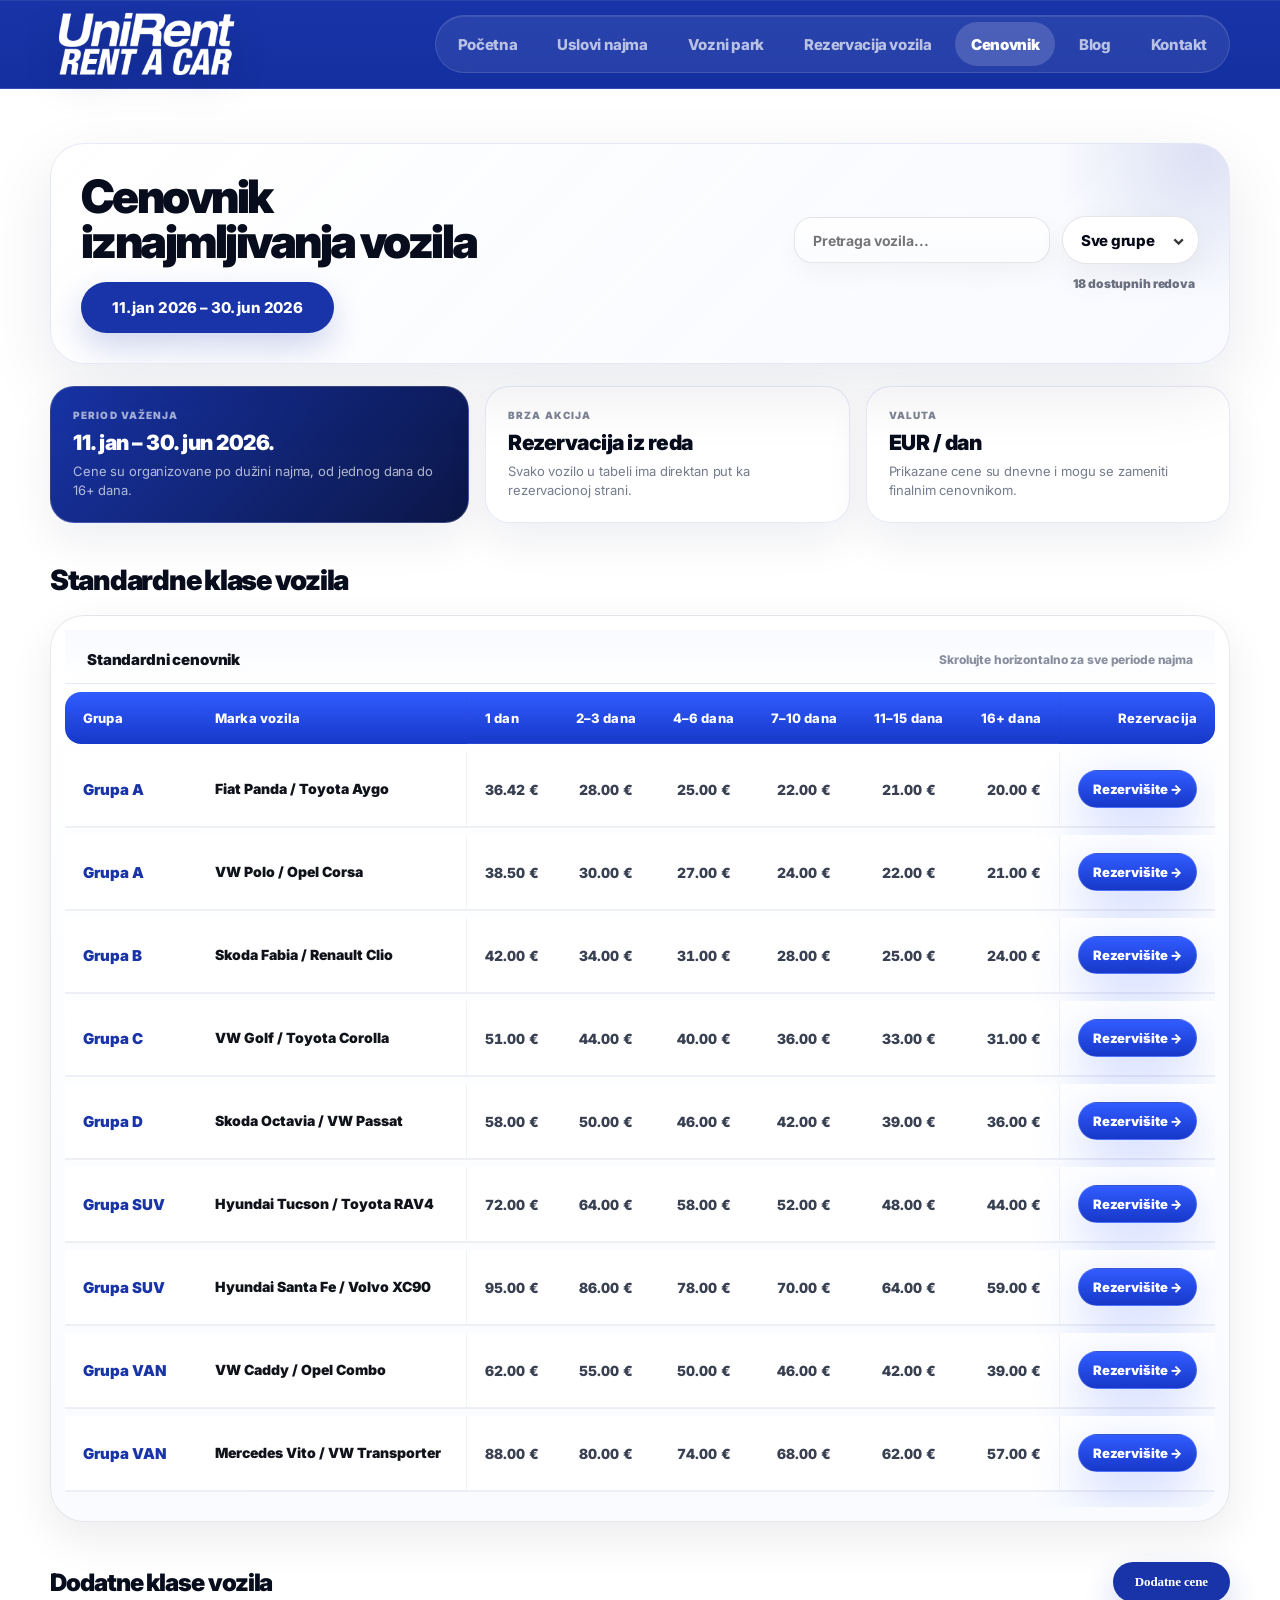
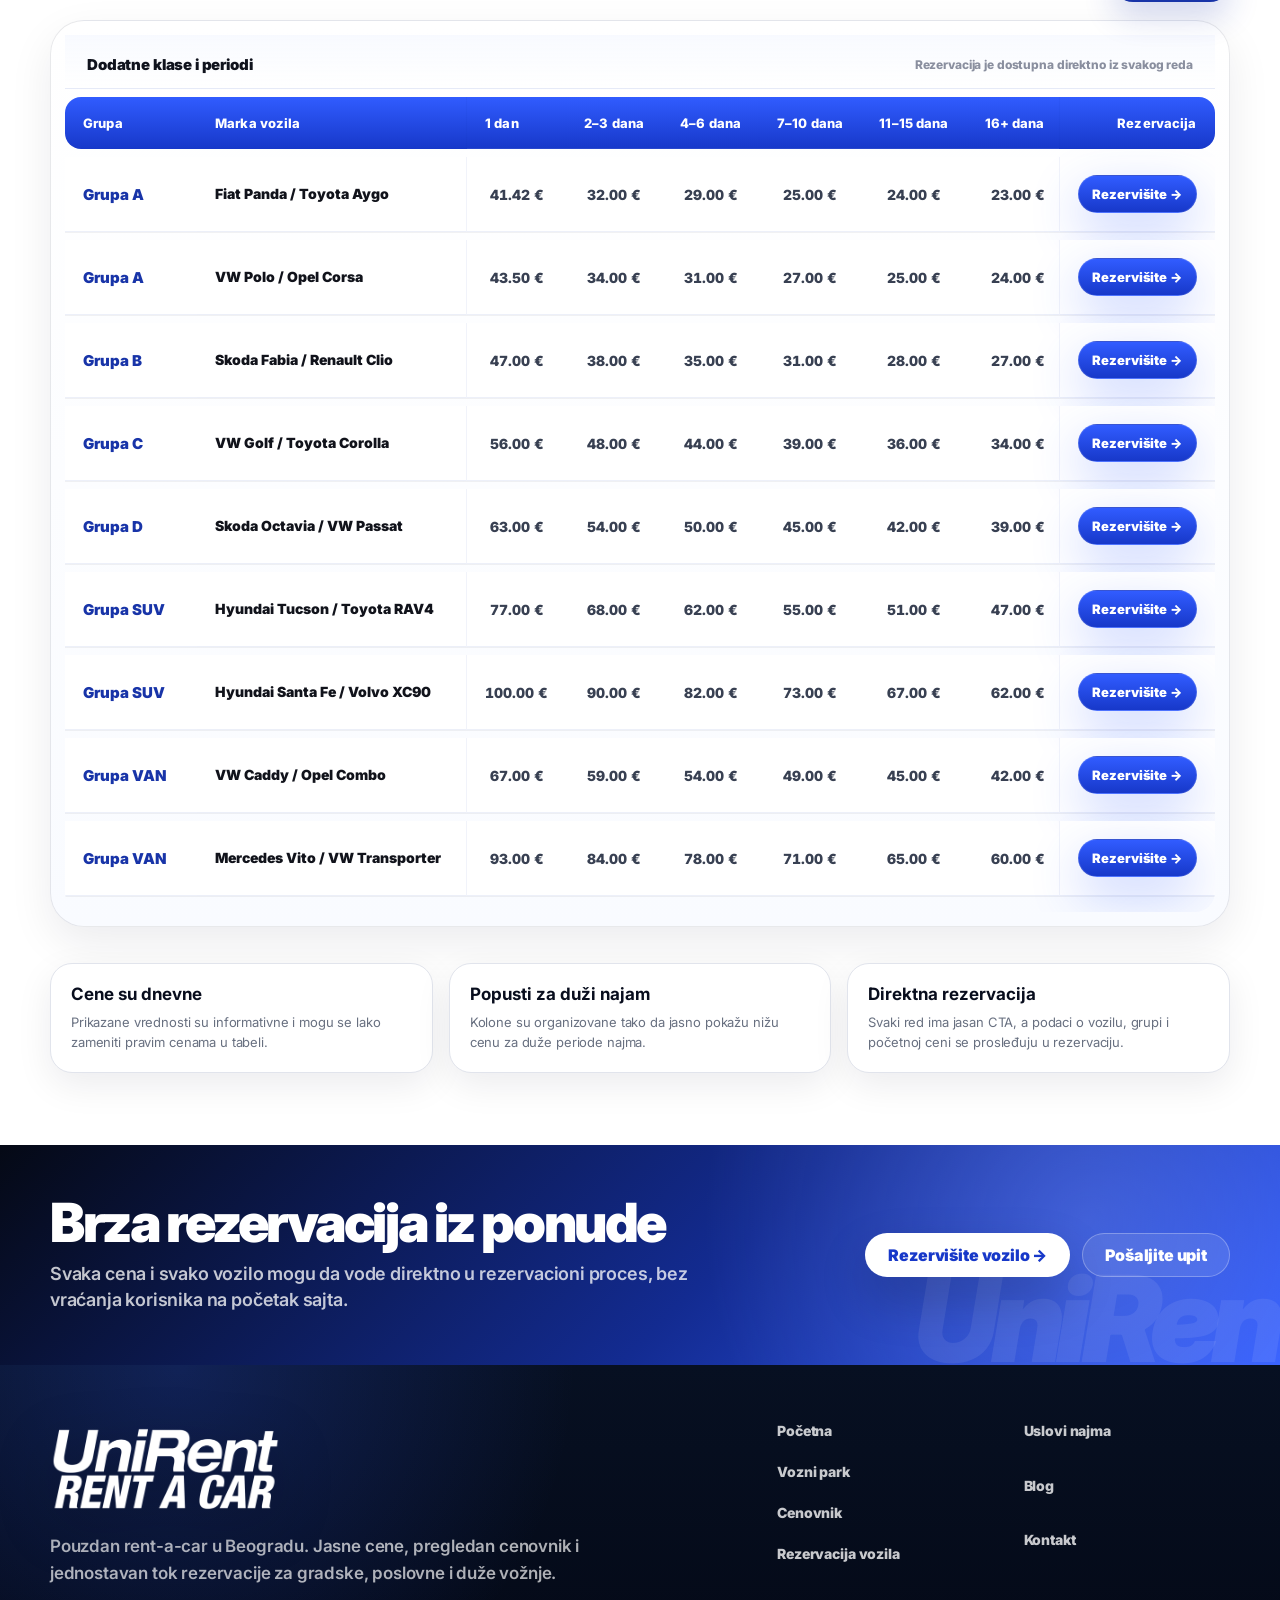
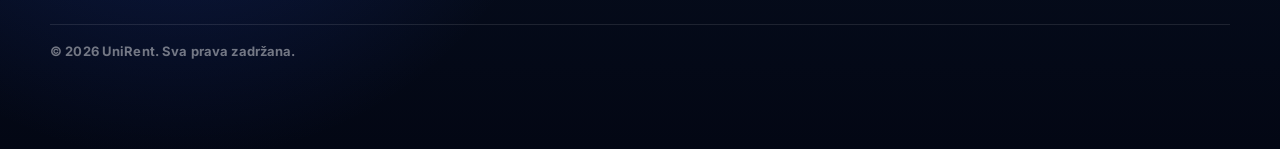
==== cenovnik.html @ 2aa78844 "Redesign UniRent website" ====
<!DOCTYPE html>

<html lang="sr">
<head>
<meta charset="utf-8"/>
<meta content="width=device-width, initial-scale=1" name="viewport"/>
<meta name="description" content="UniRent cenovnik najma vozila sa brzim izborom vozila i direktnom rezervacijom."/>
<title>Cenovnik | UniRent</title>
<link href="https://fonts.googleapis.com/css2?family=Inter:wght@400;500;600;700;800;900&amp;display=swap" rel="stylesheet"/><link href="css/unirent.css" rel="stylesheet"/><link href="css/pages/cenovnik.css" rel="stylesheet"/><link href="css/unirent-visual-v7.css" rel="stylesheet"/><link href="css/unirent-visual-v8.css" rel="stylesheet"/><link href="css/unirent-visual-v9.css" rel="stylesheet"/>
<link href="css/unirent-visual-v14.css" rel="stylesheet"/>
<link href="css/unirent-visual-v17.css" rel="stylesheet"/>
<link href="css/unirent-visual-v18.css" rel="stylesheet"/>
<link href="css/unirent-visual-v20.css" rel="stylesheet"/>
<link href="css/unirent-visual-v22.css" rel="stylesheet"/>
<link href="css/unirent-visual-v23.css" rel="stylesheet"/>
<link href="css/unirent-visual-v24.css" rel="stylesheet"/>
<link href="css/taste-final.css" rel="stylesheet"/>
</head>
<body>
<header class="topbar">
<div class="container"><div data-active="cenovnik" data-unirent-nav=""></div></div>
</header>
<main>
<div class="container">
<section class="intro reveal">
<div><h1>Cenovnik iznajmljivanja vozila</h1><button class="date-pill" type="button">11. jan 2026 – 30. jun 2026</button></div>
<div class="tools"><input aria-label="Pretraga vozila" class="search" id="search" placeholder="Pretraga vozila..."/><label class="select-wrap"><select class="select" id="groupFilter"><option value="all">Sve grupe</option><option>Grupa A</option><option>Grupa B</option><option>Grupa C</option><option>Grupa D</option><option>Grupa SUV</option><option>Grupa VAN</option></select></label><span id="priceResultStatus" class="result-status" aria-live="polite"></span></div>
</section>
<section class="price-overview reveal" aria-label="Pregled cenovnika">
  <article class="price-overview-card primary">
    <span>Period važenja</span>
    <strong>11. jan – 30. jun 2026.</strong>
    <p>Cene su organizovane po dužini najma, od jednog dana do 16+ dana.</p>
  </article>
  <article class="price-overview-card">
    <span>Brza akcija</span>
    <strong>Rezervacija iz reda</strong>
    <p>Svako vozilo u tabeli ima direktan put ka rezervacionoj strani.</p>
  </article>
  <article class="price-overview-card">
    <span>Valuta</span>
    <strong>EUR / dan</strong>
    <p>Prikazane cene su dnevne i mogu se zameniti finalnim cenovnikom.</p>
  </article>
</section>
<h2 class="period-title reveal">Standardne klase vozila</h2>
<section class="table-card pricing-table-card reveal"><div class="table-meta"><span>Standardni cenovnik</span><small>Skrolujte horizontalno za sve periode najma</small></div><div class="table-wrap"><table class="pricing-table" id="priceTable"><thead><tr><th>Grupa</th><th>Marka vozila</th><th>1 dan</th><th>2–3 dana</th><th>4–6 dana</th><th>7–10 dana</th><th>11–15 dana</th><th>16+ dana</th><th class="price-action-head">Rezervacija</th></tr></thead><tbody><tr data-group="Grupa A"><td>Grupa A</td><td>Fiat Panda / Toyota Aygo</td><td>36.42 €</td><td>28.00 €</td><td>25.00 €</td><td>22.00 €</td><td>21.00 €</td><td>20.00 €</td><td class="price-action-cell"><a aria-label="Rezervišite Fiat Panda / Toyota Aygo" class="price-reserve-link" href="rezervacija-podaci.html?vehicle=Fiat+Panda+%2F+Toyota+Aygo&amp;group=Grupa+A&amp;price=36.42+%E2%82%AC&amp;source=cenovnik">Rezervišite →</a></td></tr>
<tr data-group="Grupa A"><td>Grupa A</td><td>VW Polo / Opel Corsa</td><td>38.50 €</td><td>30.00 €</td><td>27.00 €</td><td>24.00 €</td><td>22.00 €</td><td>21.00 €</td><td class="price-action-cell"><a aria-label="Rezervišite VW Polo / Opel Corsa" class="price-reserve-link" href="rezervacija-podaci.html?vehicle=VW+Polo+%2F+Opel+Corsa&amp;group=Grupa+A&amp;price=38.50+%E2%82%AC&amp;source=cenovnik">Rezervišite →</a></td></tr>
<tr data-group="Grupa B"><td>Grupa B</td><td>Skoda Fabia / Renault Clio</td><td>42.00 €</td><td>34.00 €</td><td>31.00 €</td><td>28.00 €</td><td>25.00 €</td><td>24.00 €</td><td class="price-action-cell"><a aria-label="Rezervišite Skoda Fabia / Renault Clio" class="price-reserve-link" href="rezervacija-podaci.html?vehicle=Skoda+Fabia+%2F+Renault+Clio&amp;group=Grupa+B&amp;price=42.00+%E2%82%AC&amp;source=cenovnik">Rezervišite →</a></td></tr>
<tr data-group="Grupa C"><td>Grupa C</td><td>VW Golf / Toyota Corolla</td><td>51.00 €</td><td>44.00 €</td><td>40.00 €</td><td>36.00 €</td><td>33.00 €</td><td>31.00 €</td><td class="price-action-cell"><a aria-label="Rezervišite VW Golf / Toyota Corolla" class="price-reserve-link" href="rezervacija-podaci.html?vehicle=VW+Golf+%2F+Toyota+Corolla&amp;group=Grupa+C&amp;price=51.00+%E2%82%AC&amp;source=cenovnik">Rezervišite →</a></td></tr>
<tr data-group="Grupa D"><td>Grupa D</td><td>Skoda Octavia / VW Passat</td><td>58.00 €</td><td>50.00 €</td><td>46.00 €</td><td>42.00 €</td><td>39.00 €</td><td>36.00 €</td><td class="price-action-cell"><a aria-label="Rezervišite Skoda Octavia / VW Passat" class="price-reserve-link" href="rezervacija-podaci.html?vehicle=Skoda+Octavia+%2F+VW+Passat&amp;group=Grupa+D&amp;price=58.00+%E2%82%AC&amp;source=cenovnik">Rezervišite →</a></td></tr>
<tr data-group="Grupa SUV"><td>Grupa SUV</td><td>Hyundai Tucson / Toyota RAV4</td><td>72.00 €</td><td>64.00 €</td><td>58.00 €</td><td>52.00 €</td><td>48.00 €</td><td>44.00 €</td><td class="price-action-cell"><a aria-label="Rezervišite Hyundai Tucson / Toyota RAV4" class="price-reserve-link" href="rezervacija-podaci.html?vehicle=Hyundai+Tucson+%2F+Toyota+RAV4&amp;group=Grupa+SUV&amp;price=72.00+%E2%82%AC&amp;source=cenovnik">Rezervišite →</a></td></tr>
<tr data-group="Grupa SUV"><td>Grupa SUV</td><td>Hyundai Santa Fe / Volvo XC90</td><td>95.00 €</td><td>86.00 €</td><td>78.00 €</td><td>70.00 €</td><td>64.00 €</td><td>59.00 €</td><td class="price-action-cell"><a aria-label="Rezervišite Hyundai Santa Fe / Volvo XC90" class="price-reserve-link" href="rezervacija-podaci.html?vehicle=Hyundai+Santa+Fe+%2F+Volvo+XC90&amp;group=Grupa+SUV&amp;price=95.00+%E2%82%AC&amp;source=cenovnik">Rezervišite →</a></td></tr>
<tr data-group="Grupa VAN"><td>Grupa VAN</td><td>VW Caddy / Opel Combo</td><td>62.00 €</td><td>55.00 €</td><td>50.00 €</td><td>46.00 €</td><td>42.00 €</td><td>39.00 €</td><td class="price-action-cell"><a aria-label="Rezervišite VW Caddy / Opel Combo" class="price-reserve-link" href="rezervacija-podaci.html?vehicle=VW+Caddy+%2F+Opel+Combo&amp;group=Grupa+VAN&amp;price=62.00+%E2%82%AC&amp;source=cenovnik">Rezervišite →</a></td></tr>
<tr data-group="Grupa VAN"><td>Grupa VAN</td><td>Mercedes Vito / VW Transporter</td><td>88.00 €</td><td>80.00 €</td><td>74.00 €</td><td>68.00 €</td><td>62.00 €</td><td>57.00 €</td><td class="price-action-cell"><a aria-label="Rezervišite Mercedes Vito / VW Transporter" class="price-reserve-link" href="rezervacija-podaci.html?vehicle=Mercedes+Vito+%2F+VW+Transporter&amp;group=Grupa+VAN&amp;price=88.00+%E2%82%AC&amp;source=cenovnik">Rezervišite →</a></td></tr></tbody></table></div></section>
<div class="section-label reveal"><h2>Dodatne klase vozila</h2><span class="date-pill" style="padding:12px 22px;font-size:13px">Dodatne cene</span></div>
<section class="table-card pricing-table-card reveal"><div class="table-meta"><span>Dodatne klase i periodi</span><small>Rezervacija je dostupna direktno iz svakog reda</small></div><div class="table-wrap"><table class="pricing-table" id="priceTable2"><thead><tr><th>Grupa</th><th>Marka vozila</th><th>1 dan</th><th>2–3 dana</th><th>4–6 dana</th><th>7–10 dana</th><th>11–15 dana</th><th>16+ dana</th><th class="price-action-head">Rezervacija</th></tr></thead><tbody><tr data-group="Grupa A"><td>Grupa A</td><td>Fiat Panda / Toyota Aygo</td><td>41.42 €</td><td>32.00 €</td><td>29.00 €</td><td>25.00 €</td><td>24.00 €</td><td>23.00 €</td><td class="price-action-cell"><a aria-label="Rezervišite Fiat Panda / Toyota Aygo" class="price-reserve-link" href="rezervacija-podaci.html?vehicle=Fiat+Panda+%2F+Toyota+Aygo&amp;group=Grupa+A&amp;price=41.42+%E2%82%AC&amp;source=cenovnik">Rezervišite →</a></td></tr>
<tr data-group="Grupa A"><td>Grupa A</td><td>VW Polo / Opel Corsa</td><td>43.50 €</td><td>34.00 €</td><td>31.00 €</td><td>27.00 €</td><td>25.00 €</td><td>24.00 €</td><td class="price-action-cell"><a aria-label="Rezervišite VW Polo / Opel Corsa" class="price-reserve-link" href="rezervacija-podaci.html?vehicle=VW+Polo+%2F+Opel+Corsa&amp;group=Grupa+A&amp;price=43.50+%E2%82%AC&amp;source=cenovnik">Rezervišite →</a></td></tr>
<tr data-group="Grupa B"><td>Grupa B</td><td>Skoda Fabia / Renault Clio</td><td>47.00 €</td><td>38.00 €</td><td>35.00 €</td><td>31.00 €</td><td>28.00 €</td><td>27.00 €</td><td class="price-action-cell"><a aria-label="Rezervišite Skoda Fabia / Renault Clio" class="price-reserve-link" href="rezervacija-podaci.html?vehicle=Skoda+Fabia+%2F+Renault+Clio&amp;group=Grupa+B&amp;price=47.00+%E2%82%AC&amp;source=cenovnik">Rezervišite →</a></td></tr>
<tr data-group="Grupa C"><td>Grupa C</td><td>VW Golf / Toyota Corolla</td><td>56.00 €</td><td>48.00 €</td><td>44.00 €</td><td>39.00 €</td><td>36.00 €</td><td>34.00 €</td><td class="price-action-cell"><a aria-label="Rezervišite VW Golf / Toyota Corolla" class="price-reserve-link" href="rezervacija-podaci.html?vehicle=VW+Golf+%2F+Toyota+Corolla&amp;group=Grupa+C&amp;price=56.00+%E2%82%AC&amp;source=cenovnik">Rezervišite →</a></td></tr>
<tr data-group="Grupa D"><td>Grupa D</td><td>Skoda Octavia / VW Passat</td><td>63.00 €</td><td>54.00 €</td><td>50.00 €</td><td>45.00 €</td><td>42.00 €</td><td>39.00 €</td><td class="price-action-cell"><a aria-label="Rezervišite Skoda Octavia / VW Passat" class="price-reserve-link" href="rezervacija-podaci.html?vehicle=Skoda+Octavia+%2F+VW+Passat&amp;group=Grupa+D&amp;price=63.00+%E2%82%AC&amp;source=cenovnik">Rezervišite →</a></td></tr>
<tr data-group="Grupa SUV"><td>Grupa SUV</td><td>Hyundai Tucson / Toyota RAV4</td><td>77.00 €</td><td>68.00 €</td><td>62.00 €</td><td>55.00 €</td><td>51.00 €</td><td>47.00 €</td><td class="price-action-cell"><a aria-label="Rezervišite Hyundai Tucson / Toyota RAV4" class="price-reserve-link" href="rezervacija-podaci.html?vehicle=Hyundai+Tucson+%2F+Toyota+RAV4&amp;group=Grupa+SUV&amp;price=77.00+%E2%82%AC&amp;source=cenovnik">Rezervišite →</a></td></tr>
<tr data-group="Grupa SUV"><td>Grupa SUV</td><td>Hyundai Santa Fe / Volvo XC90</td><td>100.00 €</td><td>90.00 €</td><td>82.00 €</td><td>73.00 €</td><td>67.00 €</td><td>62.00 €</td><td class="price-action-cell"><a aria-label="Rezervišite Hyundai Santa Fe / Volvo XC90" class="price-reserve-link" href="rezervacija-podaci.html?vehicle=Hyundai+Santa+Fe+%2F+Volvo+XC90&amp;group=Grupa+SUV&amp;price=100.00+%E2%82%AC&amp;source=cenovnik">Rezervišite →</a></td></tr>
<tr data-group="Grupa VAN"><td>Grupa VAN</td><td>VW Caddy / Opel Combo</td><td>67.00 €</td><td>59.00 €</td><td>54.00 €</td><td>49.00 €</td><td>45.00 €</td><td>42.00 €</td><td class="price-action-cell"><a aria-label="Rezervišite VW Caddy / Opel Combo" class="price-reserve-link" href="rezervacija-podaci.html?vehicle=VW+Caddy+%2F+Opel+Combo&amp;group=Grupa+VAN&amp;price=67.00+%E2%82%AC&amp;source=cenovnik">Rezervišite →</a></td></tr>
<tr data-group="Grupa VAN"><td>Grupa VAN</td><td>Mercedes Vito / VW Transporter</td><td>93.00 €</td><td>84.00 €</td><td>78.00 €</td><td>71.00 €</td><td>65.00 €</td><td>60.00 €</td><td class="price-action-cell"><a aria-label="Rezervišite Mercedes Vito / VW Transporter" class="price-reserve-link" href="rezervacija-podaci.html?vehicle=Mercedes+Vito+%2F+VW+Transporter&amp;group=Grupa+VAN&amp;price=93.00+%E2%82%AC&amp;source=cenovnik">Rezervišite →</a></td></tr></tbody></table></div></section>
<section class="note-grid reveal"><div class="note"><strong>Cene su dnevne</strong><p>Prikazane vrednosti su informativne i mogu se lako zameniti pravim cenama u tabeli.</p></div><div class="note"><strong>Popusti za duži najam</strong><p>Kolone su organizovane tako da jasno pokažu nižu cenu za duže periode najma.</p></div><div class="note"><strong>Direktna rezervacija</strong><p>Svaki red ima jasan CTA, a podaci o vozilu, grupi i početnoj ceni se prosleđuju u rezervaciju.</p></div></section>
</div>
</main>
<section class="conversion-strip"><div class="container conversion-grid"><div><h2>Brza rezervacija iz ponude</h2><p>Svaka cena i svako vozilo mogu da vode direktno u rezervacioni proces, bez vraćanja korisnika na početak sajta.</p></div><div class="cta-row"><a class="cta-primary" href="rezervacija-vozila.html">Rezervišite vozilo →</a><a class="cta-secondary" href="kontakt.html">Pošaljite upit</a></div></div></section>
<div data-unirent-footer=""></div>
<script defer="" src="js/unirent.js"></script><script defer="" src="js/pages/cenovnik.js"></script><script src="js/unirent-v14.js"></script>
</body></html>
---- css/unirent.css ----
/* UniRent shared stylesheet (v6)
   Consolidated from previous v1-v5 cleanup layers so pages only load one shared CSS file. */


/* === unirent-fixes.css === */

/* UniRent v1 cleanup layer: mobile nav, accessibility, production placeholders, consistency polish */
:root{--brand-blue:#1834a8;--brand-blue-2:#203bb6;--brand-deep:#070b1c;--brand-line:#dfe2eb;--brand-text:#11131b;--brand-radius:14px}
html{scroll-behavior:smooth}
button,a,input,select{font-family:'Inter Tight',Arial,sans-serif}
a:focus-visible,button:focus-visible,input:focus-visible,select:focus-visible{outline:3px solid rgba(255,255,255,.92);outline-offset:3px}
main a:focus-visible,.content a:focus-visible,.fleet-section a:focus-visible{outline-color:var(--brand-blue)}
.sr-only{position:absolute!important;width:1px!important;height:1px!important;padding:0!important;margin:-1px!important;overflow:hidden!important;clip:rect(0,0,0,0)!important;white-space:nowrap!important;border:0!important}
.logo{letter-spacing:-.9px}.logo::first-letter{letter-spacing:-1.4px}
.navlinks a[aria-current="page"],.navlinks a.active{color:#fff!important;font-weight:900!important}
.menu{display:none;min-width:62px;text-align:center;cursor:pointer;border:0;background:rgba(255,255,255,.12);color:#fff;border-radius:10px;padding:10px 12px;font-weight:800}
@media(max-width:1000px){
  .menu{display:block!important}
  .nav{position:relative}.navlinks{position:absolute!important;left:0;right:0;top:calc(100% + 10px);display:none!important;flex-direction:column!important;align-items:stretch!important;gap:4px!important;padding:14px!important;background:rgba(7,11,28,.98)!important;border:1px solid rgba(255,255,255,.12)!important;border-radius:18px!important;box-shadow:0 22px 70px rgba(0,0,0,.32)!important;z-index:999!important;backdrop-filter:blur(14px)}
  .navlinks.is-open{display:flex!important}.navlinks a{font-size:15px!important;padding:13px 14px!important;border-radius:12px!important;color:rgba(255,255,255,.78)!important}.navlinks a:hover,.navlinks a.active{background:rgba(255,255,255,.08);color:#fff!important}
}
.placeholder,.slot{border-style:solid!important;border-color:rgba(255,255,255,.22)!important;background:linear-gradient(135deg,rgba(255,255,255,.14),rgba(255,255,255,.04))!important;text-transform:none!important;letter-spacing:0!important}.placeholder span,.slot{font-size:0!important}.placeholder span::after{content:'Vizual u pripremi';font-size:12px;line-height:1.2;font-weight:800;letter-spacing:.02em}.fleet-placeholder span::after,.slot::after{content:'Slika vozila';font-size:12px;line-height:1.2;font-weight:800}.blog-placeholder span::after{content:'Blog vizual';font-size:12px;line-height:1.2;font-weight:800}.hero-placeholder span::after,.hero-ph span::after,.why-placeholder span::after{content:'UniRent vozilo';font-size:13px;line-height:1.2;font-weight:800}
.footer[id="kontakt"]{scroll-margin-top:90px}.footer p{max-width:470px}.copy,.copyright{letter-spacing:.01em}.foot-links a:hover{color:#fff!important}
.price{letter-spacing:-.3px}.more,.card-btn,.btn,.reserve-hero{font-weight:800!important}.more:hover,.card-btn:hover,.btn:hover,.reserve-hero:hover{box-shadow:0 10px 26px rgba(24,52,168,.25)}
.table-wrap{scrollbar-width:thin}.table-wrap::after{content:'Skrolujte tabelu horizontalno za sve cene';display:none;font-size:12px;color:#777;margin-top:8px}@media(max-width:720px){.table-wrap::after{display:block}}
@media(prefers-reduced-motion:reduce){*,*::before,*::after{animation-duration:.001ms!important;animation-iteration-count:1!important;transition-duration:.001ms!important;scroll-behavior:auto!important}}


/* === unirent-v2.css === */

/* UniRent v2 visual/client-readiness layer: premium hierarchy, consistent cards/forms, improved responsive polish */
:root{
  --ur-blue:#1834a8;
  --ur-blue-2:#2347d5;
  --ur-ink:#060918;
  --ur-surface:#f5f6fa;
  --ur-card:#ffffff;
  --ur-line:rgba(12,20,44,.10);
  --ur-muted:#717582;
  --ur-radius:24px;
  --ur-shadow:0 22px 70px rgba(8,13,35,.13);
  --ur-shadow-soft:0 12px 36px rgba(8,13,35,.08);
}
body{background:var(--ur-surface)!important;color:#11131b!important;-webkit-font-smoothing:antialiased;text-rendering:optimizeLegibility}
.container{width:min(100% - 72px,1180px)!important}
.logo{font-size:clamp(24px,2vw,30px)!important;position:relative;display:inline-flex;align-items:baseline;gap:9px}.logo::after{content:'rent-a-car';font-size:10px;font-style:normal;font-weight:800;letter-spacing:.08em;text-transform:uppercase;color:rgba(255,255,255,.50)}
.nav,.topbar .nav{height:78px!important}.navlinks{gap:10px!important;align-items:center}.navlinks a{font-size:12px!important;font-weight:800!important;padding:10px 12px!important;border-radius:999px;color:rgba(255,255,255,.70)!important}.navlinks a:hover,.navlinks a.active,.navlinks a[aria-current="page"]{background:rgba(255,255,255,.10)!important;color:#fff!important}.menu{border-radius:999px!important;padding:11px 16px!important;background:rgba(255,255,255,.14)!important;border:1px solid rgba(255,255,255,.18)!important}
.hero,.hero-sub{background:radial-gradient(circle at 64% 32%,rgba(88,126,255,.42),transparent 26%),radial-gradient(circle at 12% 12%,rgba(255,255,255,.10),transparent 22%),linear-gradient(180deg,#1939ba 0%,#07164b 58%,#030714 100%)!important}.hero::before,.hero-sub::before{opacity:.85}.hero::after,.hero-sub::after{pointer-events:none}
/* Homepage booking */
.booking{border-radius:28px!important;box-shadow:var(--ur-shadow)!important;border:1px solid rgba(255,255,255,.70)!important;background:linear-gradient(180deg,#fff,#f7f8fc)!important;position:relative;overflow:hidden!important}.booking::before{content:'';position:absolute;inset:0 0 auto;height:5px;background:linear-gradient(90deg,var(--ur-blue),#5f7cff);pointer-events:none}.tabs{background:#eef0f6;border-radius:999px;padding:5px;width:max-content}.tab{height:42px;padding:0 22px!important;border-radius:999px!important;background:transparent!important;color:#596070!important}.tab.active{background:#fff!important;color:var(--ur-blue)!important;box-shadow:0 8px 24px rgba(8,13,35,.10)!important}.field-wrap label,.corp,.field label{color:#111827!important;font-size:11px!important;letter-spacing:.06em;text-transform:uppercase}.field,.fake-input{border-radius:14px!important;border:1px solid var(--ur-line)!important;background:#fff!important;box-shadow:0 1px 0 rgba(255,255,255,.9),inset 0 0 0 1px rgba(255,255,255,.5)!important}.field:hover,.fake-input:hover{border-color:rgba(24,52,168,.32)!important}.field input,.field select,.fake-input input,.fake-input select{font-weight:800!important}.return-loc{color:var(--ur-blue)!important;font-weight:800}.btn,.reserve-hero,.more,.card-btn{border-radius:12px!important;background:linear-gradient(180deg,var(--ur-blue-2),var(--ur-blue))!important;box-shadow:0 14px 30px rgba(24,52,168,.20)!important}.btn:hover,.reserve-hero:hover,.more:hover,.card-btn:hover{transform:translateY(-2px)!important;box-shadow:0 18px 38px rgba(24,52,168,.28)!important}
.hero-stage{height:450px!important}.hero-image{height:340px!important;bottom:-4px!important}.hero-image img,.hero-car img,.hero-car,.hero-car-slot img,.feature-image img{filter:drop-shadow(0 38px 34px rgba(0,0,0,.32))!important}.hero-badge{border-radius:22px!important;background:rgba(255,255,255,.12)!important;border:1px solid rgba(255,255,255,.18)!important;box-shadow:0 18px 48px rgba(0,0,0,.18)!important}.hero-badge h3{font-size:22px!important}.hero-badge p{line-height:1.45}.hero-badge .icon{width:46px;height:46px;border-radius:15px;display:grid;place-items:center;background:rgba(255,255,255,.14);font-size:22px!important;margin-bottom:18px!important}
.section,.blog,.fleet,.fleet-section,.content{padding-top:82px!important;padding-bottom:86px!important}.title{max-width:780px;margin-inline:auto!important}.title h2,.section-head h2{font-size:clamp(31px,3.4vw,46px)!important;letter-spacing:-1.4px!important}.title p,.section-head p{line-height:1.55;color:var(--ur-muted)!important}
.why-wrap{min-height:430px!important}.why-grid{gap:22px!important}.info-card{border-radius:var(--ur-radius)!important;background:linear-gradient(145deg,#2044cc 0%,#0a1230 95%)!important;padding:32px!important;box-shadow:var(--ur-shadow-soft)!important;position:relative;overflow:hidden}.info-card::after{content:'';position:absolute;right:-70px;top:-70px;width:160px;height:160px;border-radius:50%;background:rgba(255,255,255,.08)}.info-card .mini-icon{width:48px;height:48px;border-radius:16px;background:rgba(255,255,255,.14);display:grid;place-items:center;margin-bottom:22px!important}.info-card p,.info-card li{font-size:15px!important;line-height:1.55!important}.feature-image{right:-24px!important;width:47%!important;height:330px!important}
/* Fleet and blog cards */
.fleet,.fleet-section{background:linear-gradient(180deg,#f7f8fb 0%,#edf0f6 100%)!important}.filters,.toolbar{margin-bottom:36px!important}.filter-select,.filter,.pill-select select,.select,.search{height:46px!important;border:1px solid var(--ur-line)!important;border-radius:999px!important;background:#fff!important;box-shadow:0 8px 24px rgba(8,13,35,.05)!important}.switch,.toggle{height:46px!important;border:1px solid var(--ur-line)!important;box-shadow:0 8px 24px rgba(8,13,35,.05)!important;font-weight:900!important}.fleet-grid,.blog-grid,.cards{gap:26px!important}.car-card,.card{border-radius:26px!important;padding:24px!important;min-height:420px!important;background:radial-gradient(circle at 70% 18%,rgba(92,124,255,.26),transparent 28%),linear-gradient(150deg,#1839bd 0%,#071022 74%)!important;border:1px solid rgba(255,255,255,.12)!important;box-shadow:0 18px 48px rgba(7,12,35,.16)!important}.car-card h3,.card h3,.car-title{font-size:18px!important;letter-spacing:-.2px}.car-card small,.class,.car-class{color:rgba(255,255,255,.64)!important}.tag{background:rgba(255,255,255,.13)!important;border:1px solid rgba(255,255,255,.10)!important;color:rgba(255,255,255,.82)!important}.car-pic,.car-img-zone{height:180px!important;margin:16px 0 18px!important;border-radius:22px!important;background:linear-gradient(180deg,rgba(255,255,255,.07),rgba(255,255,255,.02))}.fleet-image{height:178px!important}.price,.price strong{font-size:32px!important;letter-spacing:-.8px}.blog-card{border-radius:26px!important;background:#fff!important;color:#111827!important;box-shadow:var(--ur-shadow-soft)!important;border:1px solid var(--ur-line)!important;overflow:hidden!important}.blog-body{padding:24px!important}.blog-body h3{font-size:24px!important;color:#111827!important;letter-spacing:-.6px}.blog-body p{color:var(--ur-muted)!important;line-height:1.55!important}.blog-card .more{width:auto!important;min-width:142px!important;color:#fff!important}.blog-image{height:205px!important}
/* Subpages */
.topbar{background:linear-gradient(180deg,#1834a8,#0d2378)!important;box-shadow:0 1px 0 rgba(255,255,255,.08) inset}.hero-content,.hero-copy{position:relative;z-index:3}.hero h1,.hero-copy h1{font-size:clamp(40px,4.6vw,64px)!important;letter-spacing:-2px!important}.hero p,.hero-copy p{font-size:clamp(20px,2.2vw,29px)!important;line-height:1.22!important}.reservation-box{background:rgba(255,255,255,.10);border:1px solid rgba(255,255,255,.16);border-radius:24px;padding:18px;backdrop-filter:blur(16px)}.reservation-box .field label{color:#fff!important}.reservation-box .fake-input{background:rgba(255,255,255,.09)!important;border-color:rgba(255,255,255,.22)!important;color:#fff!important}.reservation-box input,.reservation-box select{color:#fff!important}.reservation-box option{color:#111!important}.selected-panel{border-radius:24px!important;box-shadow:0 22px 80px rgba(7,12,35,.18)!important}.section-head{max-width:720px;margin-inline:auto!important}.hero-car-wrap{right:-40px!important}
.content{background:#fff}.terms section{background:#fff;border:1px solid var(--ur-line);border-radius:24px;padding:28px 30px!important;box-shadow:var(--ur-shadow-soft);margin-bottom:22px!important}.terms h2,.terms h3{letter-spacing:-.5px!important}.terms li,.terms p{line-height:1.62!important;color:#69707f!important}.terms ul{padding-left:20px!important}.terms li+li{margin-top:8px}.hero-sub .hero-car{right:0!important}
main{background:#fff}.intro{background:linear-gradient(180deg,#fff,#f8f9fc);border:1px solid var(--ur-line);border-radius:28px;padding:30px!important;box-shadow:var(--ur-shadow-soft);align-items:center!important}.intro h1{font-size:clamp(32px,3.6vw,50px)!important}.date-pill{box-shadow:0 14px 32px rgba(24,52,168,.20)!important}.period-title{font-size:28px!important;margin-top:12px}.table-card{border-radius:26px!important;box-shadow:var(--ur-shadow-soft);border:1px solid var(--ur-line);padding:10px;background:#fff!important}.table-wrap{border-radius:20px;overflow:auto!important}thead th{background:#1733a6!important;padding-top:18px!important;padding-bottom:18px!important}thead th:first-child{border-radius:16px 0 0 16px!important}thead th:last-child{border-radius:0 16px 16px 0!important}tbody td{font-size:14px!important}.note{border-radius:22px!important;background:#fff!important;box-shadow:var(--ur-shadow-soft)!important;border:1px solid var(--ur-line)!important}.note strong{font-size:17px!important}.note p{color:#687080!important}
.footer{background:radial-gradient(circle at 15% 0,rgba(35,71,213,.24),transparent 28%),linear-gradient(180deg,#080d22,#040612)!important}.footer-grid{gap:110px!important}.footer h3{font-size:30px!important}.footer p{font-size:14px!important;line-height:1.65!important}.foot-links a{font-weight:700}.watermark{opacity:.9}
@media(max-width:1000px){.container{width:min(100% - 36px,1180px)!important}.logo::after{display:none}.navlinks{top:calc(100% + 8px)!important}.booking{margin-top:0!important}.hero-stage{height:330px!important}.hero-image{height:260px!important}.feature-image{width:100%!important;right:auto!important}.why-wrap{min-height:auto!important}.reservation-box{grid-template-columns:1fr!important}.hero-car-wrap{right:50%!important}.intro{display:block!important}.tools{margin-top:22px!important}}
@media(max-width:640px){.container{width:min(100% - 28px,1180px)!important}.section,.blog,.fleet,.fleet-section,.content{padding-top:54px!important;padding-bottom:58px!important}.booking{border-radius:22px!important;padding:22px 18px!important}.tabs{width:100%;display:grid;grid-template-columns:1fr 1fr}.tab{width:100%;padding:0 12px!important}.hero-stage{height:300px!important}.hero-image{width:100%!important;height:230px!important}.car-card,.card{min-height:390px!important;padding:20px!important}.blog-image{height:178px!important}.intro{padding:22px!important}.terms section{padding:22px!important}.footer-grid,.foot-links{grid-template-columns:1fr!important;gap:28px!important}.watermark{font-size:24vw!important}}


/* === unirent-v3.css === */

/* --- UniRent v3: reservation form + price-list booking pass --- */
:root{--ur-blue:#1834a8;--ur-blue-2:#2848d8;--ur-deep:#060b1c;--ur-line:#e1e4ec}

/* Reservation page: keep fields glassy on dark hero, not solid white */
body .hero .reservation-box,
body .reservation-box{
  background:rgba(255,255,255,.085)!important;
  border:1px solid rgba(255,255,255,.20)!important;
  box-shadow:0 22px 60px rgba(0,0,0,.16), inset 0 1px 0 rgba(255,255,255,.10)!important;
}
body .hero .reservation-box .field label,
body .reservation-box .field label{
  color:rgba(255,255,255,.86)!important;
  text-shadow:0 1px 0 rgba(0,0,0,.10)!important;
}
body .hero .reservation-box .fake-input,
body .reservation-box .fake-input{
  background:linear-gradient(180deg,rgba(255,255,255,.14),rgba(255,255,255,.055))!important;
  border:1px solid rgba(255,255,255,.32)!important;
  color:#fff!important;
  box-shadow:inset 0 1px 0 rgba(255,255,255,.14),0 10px 26px rgba(0,0,0,.10)!important;
  backdrop-filter:blur(10px)!important;
}
body .hero .reservation-box .fake-input:hover,
body .reservation-box .fake-input:hover,
body .hero .reservation-box .fake-input:focus-within,
body .reservation-box .fake-input:focus-within{
  background:linear-gradient(180deg,rgba(255,255,255,.18),rgba(255,255,255,.075))!important;
  border-color:rgba(255,255,255,.58)!important;
}
body .hero .reservation-box .fake-input svg,
body .reservation-box .fake-input svg{
  color:rgba(255,255,255,.82)!important;
  opacity:1!important;
}
body .hero .reservation-box .fake-input input,
body .hero .reservation-box .fake-input select,
body .reservation-box .fake-input input,
body .reservation-box .fake-input select{
  background:transparent!important;
  color:#fff!important;
  -webkit-text-fill-color:#fff!important;
  color-scheme:dark!important;
  border:0!important;
  box-shadow:none!important;
}
body .reservation-box .fake-input input::placeholder{color:rgba(255,255,255,.62)!important;-webkit-text-fill-color:rgba(255,255,255,.62)!important}
body .reservation-box .fake-input input::-webkit-datetime-edit,
body .reservation-box .fake-input input::-webkit-datetime-edit-fields-wrapper,
body .reservation-box .fake-input input::-webkit-datetime-edit-text,
body .reservation-box .fake-input input::-webkit-datetime-edit-month-field,
body .reservation-box .fake-input input::-webkit-datetime-edit-day-field,
body .reservation-box .fake-input input::-webkit-datetime-edit-year-field,
body .reservation-box .fake-input input::-webkit-datetime-edit-hour-field,
body .reservation-box .fake-input input::-webkit-datetime-edit-minute-field,
body .reservation-box .fake-input input::-webkit-datetime-edit-ampm-field{
  color:#fff!important;
  -webkit-text-fill-color:#fff!important;
}
body .reservation-box .fake-input select option{color:#111827!important;background:#fff!important;-webkit-text-fill-color:#111827!important}

/* Price list reservation buttons */
.price-action-head,
.price-action-cell{width:150px;text-align:right!important;white-space:nowrap!important}
.price-reserve-link{
  display:inline-flex;
  align-items:center;
  justify-content:center;
  gap:7px;
  min-height:38px;
  padding:0 16px;
  border-radius:999px;
  background:linear-gradient(180deg,var(--ur-blue-2),var(--ur-blue));
  color:#fff!important;
  font-size:13px;
  font-weight:900;
  letter-spacing:-.01em;
  box-shadow:0 12px 24px rgba(24,52,168,.20);
  transition:transform .18s ease,box-shadow .18s ease,background .18s ease;
}
.price-reserve-link:hover{transform:translateY(-2px);box-shadow:0 16px 32px rgba(24,52,168,.28)}
.price-reserve-link:focus-visible{outline:3px solid rgba(24,52,168,.22);outline-offset:3px}
#priceTable,#priceTable2{min-width:1040px!important}
#priceTable th:nth-last-child(2),#priceTable td:nth-last-child(2),
#priceTable2 th:nth-last-child(2),#priceTable2 td:nth-last-child(2){text-align:right!important}
#priceTable td:nth-child(2),#priceTable2 td:nth-child(2){min-width:250px}

/* Make selected reservation feedback feel like a deliberate booking step */
.selected-panel.from-price-list{
  border-color:rgba(24,52,168,.20)!important;
  box-shadow:0 24px 80px rgba(24,52,168,.20)!important;
}
.selected-panel.from-price-list strong::before{content:'✓ ';color:var(--ur-blue)}

@media(max-width:640px){
  body .reservation-box{padding:14px!important;border-radius:20px!important}
  .price-action-head,.price-action-cell{width:132px}
  .price-reserve-link{min-height:36px;padding:0 14px;font-size:12px}
}


/* === unirent-v4.css === */

/* --- UniRent v4: reservation form legibility fix --- */
/* The reservation hero intentionally uses a dark/glass form treatment so labels,
   icons and input values remain readable on the blue gradient background. */
body .hero .reservation-box{
  background:linear-gradient(180deg,rgba(12,22,64,.58),rgba(5,10,32,.42))!important;
  border:1px solid rgba(255,255,255,.20)!important;
  box-shadow:0 24px 70px rgba(0,0,0,.20), inset 0 1px 0 rgba(255,255,255,.12)!important;
  backdrop-filter:blur(18px)!important;
}
body .hero .reservation-box .field{
  display:flex!important;
  flex-direction:column!important;
  gap:8px!important;
  min-width:0!important;
}
body .hero .reservation-box .field label{
  position:relative!important;
  z-index:3!important;
  margin:0!important;
  color:rgba(255,255,255,.96)!important;
  -webkit-text-fill-color:rgba(255,255,255,.96)!important;
  text-shadow:0 2px 8px rgba(0,0,0,.40)!important;
  font-size:11px!important;
  line-height:1.1!important;
  letter-spacing:.075em!important;
  text-transform:uppercase!important;
  padding-left:2px!important;
}
body .hero .reservation-box .fake-input{
  height:60px!important;
  border-radius:16px!important;
  background:linear-gradient(180deg,rgba(8,17,55,.88),rgba(4,9,31,.76))!important;
  border:1px solid rgba(255,255,255,.30)!important;
  color:#fff!important;
  overflow:hidden!important;
  box-shadow:inset 0 1px 0 rgba(255,255,255,.14),0 12px 28px rgba(0,0,0,.16)!important;
}
body .hero .reservation-box .fake-input:hover,
body .hero .reservation-box .fake-input:focus-within{
  background:linear-gradient(180deg,rgba(14,28,78,.94),rgba(7,14,41,.82))!important;
  border-color:rgba(255,255,255,.56)!important;
  box-shadow:inset 0 1px 0 rgba(255,255,255,.18),0 16px 34px rgba(0,0,0,.20),0 0 0 4px rgba(255,255,255,.06)!important;
}
body .hero .reservation-box .fake-input svg{
  color:rgba(255,255,255,.86)!important;
  opacity:1!important;
}
body .hero .reservation-box .fake-input input,
body .hero .reservation-box .fake-input select{
  appearance:none!important;
  -webkit-appearance:none!important;
  background:transparent!important;
  background-color:transparent!important;
  background-image:none!important;
  border:0!important;
  box-shadow:none!important;
  color:#fff!important;
  -webkit-text-fill-color:#fff!important;
  caret-color:#fff!important;
  opacity:1!important;
  font-weight:800!important;
  color-scheme:dark!important;
}
body .hero .reservation-box .fake-input input::placeholder{
  color:rgba(255,255,255,.62)!important;
  -webkit-text-fill-color:rgba(255,255,255,.62)!important;
}
body .hero .reservation-box .fake-input input::-webkit-datetime-edit,
body .hero .reservation-box .fake-input input::-webkit-datetime-edit-fields-wrapper,
body .hero .reservation-box .fake-input input::-webkit-datetime-edit-text,
body .hero .reservation-box .fake-input input::-webkit-datetime-edit-month-field,
body .hero .reservation-box .fake-input input::-webkit-datetime-edit-day-field,
body .hero .reservation-box .fake-input input::-webkit-datetime-edit-year-field,
body .hero .reservation-box .fake-input input::-webkit-datetime-edit-hour-field,
body .hero .reservation-box .fake-input input::-webkit-datetime-edit-minute-field,
body .hero .reservation-box .fake-input input::-webkit-datetime-edit-ampm-field{
  color:#fff!important;
  -webkit-text-fill-color:#fff!important;
  opacity:1!important;
}
body .hero .reservation-box .fake-input select option{
  color:#111827!important;
  -webkit-text-fill-color:#111827!important;
  background:#fff!important;
}
body .hero .reservation-box .fake-input input:-webkit-autofill,
body .hero .reservation-box .fake-input input:-webkit-autofill:hover,
body .hero .reservation-box .fake-input input:-webkit-autofill:focus{
  -webkit-text-fill-color:#fff!important;
  transition:background-color 9999s ease-out!important;
  box-shadow:0 0 0 1000px rgba(8,17,55,.90) inset!important;
}
@media(max-width:640px){
  body .hero .reservation-box .fake-input{height:58px!important;border-radius:15px!important}
  body .hero .reservation-box .field label{font-size:10px!important}
}


/* === unirent-v5.css === */

/* --- UniRent v5: brand/content/conversion pass --- */
:root{
  --ur-brand-blue:#1834a8;
  --ur-brand-blue-2:#3153ee;
  --ur-ink:#0d111c;
  --ur-soft:#f5f7fb;
  --ur-card:#ffffff;
  --ur-border:#e2e6ef;
  --ur-muted:#747887;
  --ur-radius:24px;
}

/* A clearer rent-a-car conversion layer */
.navlinks a[href="rezervacija-vozila.html"]{
  color:#fff!important;
  font-weight:900!important;
  position:relative;
}
.navlinks a[href="rezervacija-vozila.html"]::after{
  content:"";
  position:absolute;
  left:0;right:0;bottom:-8px;height:2px;
  background:rgba(255,255,255,.72);
  border-radius:99px;
  transform:scaleX(.72);
  transform-origin:center;
}
.logo::first-letter{letter-spacing:-.08em}

.trust-band{
  background:linear-gradient(180deg,#fff 0%,#f7f8fc 100%);
  border-bottom:1px solid rgba(13,17,28,.06);
  padding:22px 0;
}
.trust-grid{
  display:grid;
  grid-template-columns:repeat(4,1fr);
  gap:14px;
}
.trust-item{
  display:flex;
  align-items:flex-start;
  gap:12px;
  background:#fff;
  border:1px solid var(--ur-border);
  border-radius:18px;
  padding:18px 18px;
  box-shadow:0 12px 34px rgba(8,12,30,.05);
}
.trust-icon{
  width:36px;height:36px;flex:0 0 36px;
  border-radius:12px;
  display:grid;place-items:center;
  background:linear-gradient(180deg,var(--ur-brand-blue-2),var(--ur-brand-blue));
  color:#fff;font-weight:900;
  box-shadow:0 10px 24px rgba(24,52,168,.24);
}
.trust-item strong{display:block;font-size:15px;line-height:1.1;margin-bottom:5px;color:var(--ur-ink)}
.trust-item span{display:block;font-size:13px;line-height:1.35;color:var(--ur-muted);font-weight:650}

.section-kicker{
  display:inline-flex;
  align-items:center;
  gap:8px;
  margin-bottom:14px;
  padding:8px 12px;
  border-radius:999px;
  background:rgba(24,52,168,.08);
  color:var(--ur-brand-blue);
  font-weight:900;
  font-size:12px;
  letter-spacing:.08em;
  text-transform:uppercase;
}
.section-kicker::before{content:"";width:8px;height:8px;background:var(--ur-brand-blue);border-radius:99px}

.conversion-strip{
  margin:0 0 18px;
  padding:52px 0;
  background:linear-gradient(135deg,#08112f 0%,#1834a8 62%,#3153ee 100%);
  color:#fff;
  overflow:hidden;
  position:relative;
}
.conversion-strip::after{
  content:"UniRent";
  position:absolute;right:-3vw;bottom:-26px;
  font-weight:900;font-style:italic;
  font-size:min(120px,15vw);
  letter-spacing:-.07em;
  color:rgba(255,255,255,.08);
}
.conversion-grid{
  position:relative;z-index:1;
  display:grid;
  grid-template-columns:1.25fr auto;
  gap:28px;
  align-items:center;
}
.conversion-strip h2{font-size:clamp(30px,4.8vw,54px);line-height:.96;letter-spacing:-.05em;margin:0 0 12px;font-weight:950}
.conversion-strip p{max-width:660px;font-size:18px;line-height:1.45;color:rgba(255,255,255,.76);font-weight:600}
.cta-row{display:flex;gap:12px;flex-wrap:wrap;align-items:center}
.cta-primary,.cta-secondary,.blog-more{
  display:inline-flex;align-items:center;justify-content:center;gap:8px;
  min-height:48px;padding:0 22px;border-radius:999px;
  font-weight:900;letter-spacing:-.01em;
  transition:transform .18s ease,box-shadow .18s ease,background .18s ease,border-color .18s ease;
}
.cta-primary{background:#fff;color:var(--ur-brand-blue)!important;box-shadow:0 18px 38px rgba(0,0,0,.18)}
.cta-secondary{color:#fff!important;border:1px solid rgba(255,255,255,.36);background:rgba(255,255,255,.08)}
.cta-primary:hover,.cta-secondary:hover,.blog-more:hover{transform:translateY(-2px)}

/* Blog and contact pages */
.page-hero-lite{
  background:linear-gradient(180deg,#1834a8 0%,#08112f 100%);
  color:#fff;
  padding:96px 0 74px;
  position:relative;
  overflow:hidden;
}
.page-hero-lite::before{
  content:"";position:absolute;inset:0;
  background:radial-gradient(circle at 72% 24%,rgba(100,130,255,.34),transparent 30%),radial-gradient(circle at 0 0,rgba(255,255,255,.10),transparent 28%);
}
.page-hero-lite .container{position:relative;z-index:1}
.page-hero-lite h1{font-size:clamp(44px,7vw,84px);line-height:.92;letter-spacing:-.06em;font-weight:950;margin-bottom:18px;max-width:780px}
.page-hero-lite p{font-size:clamp(18px,2vw,24px);line-height:1.36;color:rgba(255,255,255,.76);max-width:720px;font-weight:650}
.page-content{background:#f6f7fb;padding:54px 0 70px}
.article-grid{display:grid;grid-template-columns:repeat(3,1fr);gap:22px}
.article-card,.contact-card,.form-card,.faq-card{
  background:#fff;border:1px solid var(--ur-border);border-radius:var(--ur-radius);
  box-shadow:0 18px 52px rgba(8,12,30,.07);
}
.article-card{overflow:hidden;display:flex;flex-direction:column;min-height:100%}
.article-card img{width:100%;height:210px;object-fit:cover;display:block;background:#111827}
.article-body{padding:22px 22px 24px;display:flex;flex-direction:column;gap:12px;flex:1}
.article-body small{font-size:12px;color:var(--ur-brand-blue);font-weight:900;text-transform:uppercase;letter-spacing:.08em}
.article-body h2{font-size:24px;line-height:1.04;letter-spacing:-.035em;color:var(--ur-ink)}
.article-body p{font-size:15px;line-height:1.48;color:var(--ur-muted);font-weight:650}
.article-body .blog-more{margin-top:auto;align-self:flex-start;background:var(--ur-brand-blue);color:#fff!important;min-height:42px;padding:0 16px;font-size:13px}

.contact-layout{display:grid;grid-template-columns:.95fr 1.35fr;gap:24px;align-items:start}
.contact-stack{display:grid;gap:16px}
.contact-card{padding:22px}
.contact-card strong{display:block;font-size:20px;letter-spacing:-.03em;margin-bottom:8px;color:var(--ur-ink)}
.contact-card p{font-size:15px;line-height:1.45;color:var(--ur-muted);font-weight:650}
.contact-card .mini{display:inline-flex;margin-bottom:14px;width:38px;height:38px;border-radius:13px;background:rgba(24,52,168,.08);color:var(--ur-brand-blue);align-items:center;justify-content:center;font-weight:950}
.form-card{padding:28px}
.contact-form{display:grid;grid-template-columns:1fr 1fr;gap:16px}
.contact-form label{display:grid;gap:8px;font-size:12px;letter-spacing:.07em;text-transform:uppercase;font-weight:900;color:#555b6d}
.contact-form input,.contact-form select,.contact-form textarea{
  width:100%;min-height:50px;border:1px solid var(--ur-border);border-radius:14px;background:#fff;padding:0 15px;font:700 15px 'Inter Tight',Arial,sans-serif;color:var(--ur-ink);outline:none;
}
.contact-form textarea{grid-column:1/-1;min-height:128px;padding:14px 15px;resize:vertical}
.contact-form input:focus,.contact-form select:focus,.contact-form textarea:focus{border-color:rgba(24,52,168,.55);box-shadow:0 0 0 4px rgba(24,52,168,.09)}
.contact-form .full{grid-column:1/-1}
.contact-form button{justify-self:start;border:0;cursor:pointer;background:linear-gradient(180deg,var(--ur-brand-blue-2),var(--ur-brand-blue));color:#fff;min-height:52px;padding:0 24px;border-radius:999px;font-weight:950;font-size:15px;box-shadow:0 16px 32px rgba(24,52,168,.22)}
.form-note{font-size:13px;color:var(--ur-muted);font-weight:650;line-height:1.45;margin-top:16px}

.faq-section{padding:16px 0 0}
.faq-grid{display:grid;grid-template-columns:repeat(3,1fr);gap:16px;margin-top:20px}
.faq-card{padding:22px}
.faq-card h3{font-size:19px;line-height:1.05;margin-bottom:10px;color:var(--ur-ink)}
.faq-card p{font-size:14px;line-height:1.45;color:var(--ur-muted);font-weight:650}

.footer .footer-grid{align-items:start!important}
.footer h3{letter-spacing:-.06em!important}
.footer-contact-mini{display:grid;gap:8px;margin-top:18px;color:rgba(255,255,255,.68);font-size:13px;font-weight:700}
.footer-contact-mini span{display:flex;gap:8px;align-items:center}
.footer-contact-mini b{color:#fff;font-size:11px;letter-spacing:.08em;text-transform:uppercase;min-width:78px}

.floating-reserve{
  position:fixed;right:18px;bottom:18px;z-index:80;
  display:none;align-items:center;gap:8px;
  min-height:48px;padding:0 18px;border-radius:999px;
  background:linear-gradient(180deg,var(--ur-brand-blue-2),var(--ur-brand-blue));
  color:#fff!important;font-weight:950;box-shadow:0 18px 44px rgba(24,52,168,.32);
}
.floating-reserve.is-visible{display:inline-flex}

@media(max-width:980px){
  .trust-grid{grid-template-columns:repeat(2,1fr)}
  .conversion-grid,.contact-layout{grid-template-columns:1fr}
  .article-grid,.faq-grid{grid-template-columns:1fr 1fr}
}
@media(max-width:640px){
  .trust-band{padding:16px 0}.trust-grid{grid-template-columns:1fr}.trust-item{padding:16px}
  .conversion-strip{padding:42px 0}.cta-primary,.cta-secondary{width:100%}
  .article-grid,.faq-grid{grid-template-columns:1fr}.article-card img{height:190px}
  .page-hero-lite{padding:82px 0 58px}.page-content{padding:38px 0 56px}
  .contact-form{grid-template-columns:1fr}.contact-form textarea,.contact-form .full{grid-column:auto}.form-card{padding:22px}
  .floating-reserve{left:14px;right:14px;justify-content:center}
}

.reservation-helper{margin-top:16px;max-width:520px;display:grid;gap:5px;color:rgba(255,255,255,.72);font-weight:650;font-size:14px;line-height:1.35}.reservation-helper strong{color:#fff;font-size:15px}


/* === v6 component helpers === */
[data-unirent-nav], [data-unirent-footer]{display:contents}
.footer-contact-mini{display:grid;gap:8px;margin-top:18px;color:rgba(255,255,255,.68);font-size:13px;line-height:1.35}
.footer-contact-mini b{color:#fff}
.navlinks a[aria-current="page"]{color:#fff;font-weight:900}
@media(max-width:900px){
  .navlinks.is-open{max-height:80vh;overflow:auto}
}
---- css/pages/cenovnik.css ----
/* Page-specific styles extracted from inline CSS during v6 cleanup. */
:root{--blue:#1834a8;--blue2:#203bb6;--deep:#080c1d;--muted:#83848b;--line:#e4e6ee;--text:#11131b}*{box-sizing:border-box;margin:0;padding:0}body{font-family:'Inter Tight',Arial,sans-serif;background:#fff;color:var(--text);overflow-x:hidden}a{text-decoration:none;color:inherit}.container{width:min(100% - 72px,1120px);margin-inline:auto}.topbar{background:linear-gradient(180deg,#1834a8,#142d96);height:76px;color:#fff}.nav{height:76px;display:flex;align-items:center;justify-content:space-between}.logo{font-size:26px;font-weight:900;font-style:italic;letter-spacing:-1px}.navlinks{display:flex;gap:28px;font-size:12px;color:rgba(255,255,255,.78);align-items:center}.navlinks a{transition:.2s;cursor:pointer}.navlinks a:hover,.navlinks .active{color:#fff;font-weight:800}.menu{display:none;border:0;background:rgba(255,255,255,.12);color:#fff;border-radius:10px;padding:10px 12px;font-weight:800}main{padding:66px 0 72px}.intro{display:flex;align-items:flex-end;justify-content:space-between;gap:28px;margin-bottom:54px}.intro h1{font-size:36px;line-height:1.08;font-weight:900;letter-spacing:-.8px;margin-bottom:20px}.date-pill{display:inline-flex;align-items:center;gap:10px;background:var(--blue);color:#fff;border:0;border-radius:999px;padding:16px 31px;font:800 15px 'Inter Tight';box-shadow:0 12px 28px rgba(24,52,168,.22)}.tools{display:flex;gap:12px;align-items:center;flex-wrap:wrap}.search{height:44px;border:1px solid var(--line);border-radius:999px;padding:0 18px;font:700 14px 'Inter Tight';min-width:240px;outline:none}.select{height:44px;border:1px solid var(--line);border-radius:999px;padding:0 36px 0 18px;font:700 14px 'Inter Tight';background:#fff;appearance:none;cursor:pointer}.select-wrap{position:relative}.select-wrap:after{content:'⌄';position:absolute;right:14px;top:50%;translate:0 -55%;font-weight:900;color:#333;pointer-events:none}.period-title{font-size:32px;font-weight:900;letter-spacing:-.6px;margin-bottom:18px}.table-card{border-radius:24px;background:#fff;overflow:hidden;margin-bottom:30px}.table-wrap{overflow-x:auto;padding-bottom:6px}table{width:100%;min-width:860px;border-collapse:separate;border-spacing:0}thead th{background:var(--blue);color:#fff;font-size:15px;font-weight:800;text-align:left;padding:17px 22px;white-space:nowrap}thead th:first-child{border-radius:999px 0 0 999px}thead th:last-child{border-radius:0 999px 999px 0;text-align:right}tbody td{padding:20px 22px;border-bottom:1px solid rgba(0,0,0,.035);font-size:15px;white-space:nowrap}tbody td:first-child,tbody td:nth-child(2){font-weight:900}tbody td:nth-child(n+3){font-variant-numeric:tabular-nums}tbody td:last-child{text-align:right}tbody tr{transition:.15s}tbody tr:hover{background:#f6f7fd}.section-label{display:flex;align-items:center;justify-content:space-between;gap:16px;margin:40px 0 18px}.section-label h2{font-size:24px;font-weight:900;letter-spacing:-.3px}.note-grid{display:grid;grid-template-columns:repeat(3,1fr);gap:16px;margin-top:36px}.note{background:#f2f3f7;border:1px solid #e7e8ef;border-radius:18px;padding:20px}.note strong{display:block;font-size:16px;margin-bottom:8px}.note p{font-size:13px;line-height:1.55;color:#73737b}.footer{background:#080c1d;color:#fff;padding:58px 0 0;overflow:hidden}.footer-grid{display:grid;grid-template-columns:1.3fr 1fr;gap:190px;align-items:start}.footer h3{font-size:27px;font-weight:900;font-style:italic;letter-spacing:-1px;margin-bottom:20px}.footer p{max-width:410px;color:rgba(255,255,255,.45);line-height:1.45;font-size:13px}.social{display:flex;gap:12px;margin-top:20px;color:rgba(255,255,255,.65);font-weight:800}.foot-links{display:grid;grid-template-columns:1fr 1fr;gap:34px;font-size:13px}.foot-links a{display:block;margin-bottom:16px;color:rgba(255,255,255,.55)}.foot-links strong{display:block;color:#fff;font-size:17px;margin-bottom:18px}.watermark{font-size:min(148px,19vw);font-weight:900;font-style:italic;color:rgba(255,255,255,.08);letter-spacing:-7px;line-height:.78;margin-top:58px;user-select:none}.copy{border-top:1px solid rgba(255,255,255,.06);color:rgba(255,255,255,.35);font-size:11px;padding:14px 0}.reveal{opacity:0;transform:translateY(18px);transition:.6s cubic-bezier(.2,.8,.2,1)}.reveal.in{opacity:1;transform:none}@media(max-width:900px){.container{width:min(100% - 36px,1120px)}.navlinks{display:none}.menu{display:block}main{padding:44px 0 56px}.intro{display:block;margin-bottom:36px}.tools{margin-top:22px}.period-title{font-size:27px}.note-grid{grid-template-columns:1fr}.footer-grid{grid-template-columns:1fr;gap:36px}}@media(max-width:560px){.container{width:min(100% - 28px,1120px)}.topbar,.nav{height:64px}.logo{font-size:23px}.intro h1{font-size:30px}.date-pill{width:100%;justify-content:center;padding:15px 18px}.search,.select-wrap,.select{width:100%;min-width:0}.watermark{letter-spacing:-3px}}
---- css/unirent-visual-v7.css ----
/* UniRent v7 — Step 1 visual polish
   Focus: stronger brand system, global UI hierarchy, premium cards/buttons/forms.
   Loaded after page CSS so it acts as the visual override layer. */
:root{
  --v7-blue:#1738c9;
  --v7-blue-2:#315cff;
  --v7-blue-3:#6e8cff;
  --v7-ink:#080d1d;
  --v7-ink-2:#12182a;
  --v7-muted:#6d7383;
  --v7-soft:#f6f8fc;
  --v7-line:rgba(9,16,36,.10);
  --v7-line-strong:rgba(9,16,36,.16);
  --v7-radius-sm:14px;
  --v7-radius:24px;
  --v7-radius-lg:34px;
  --v7-shadow:0 26px 80px rgba(8,13,35,.14);
  --v7-shadow-soft:0 16px 44px rgba(8,13,35,.08);
  --v7-glow:0 18px 50px rgba(49,92,255,.28);
}
html{background:var(--v7-soft)}
body{
  background:
    radial-gradient(circle at 8% 12%,rgba(49,92,255,.055),transparent 24rem),
    radial-gradient(circle at 92% 42%,rgba(23,56,201,.045),transparent 28rem),
    linear-gradient(180deg,#fff 0%,var(--v7-soft) 32%,#f1f4fa 100%) !important;
  color:var(--v7-ink)!important;
}
::selection{background:rgba(49,92,255,.22)}
.container{width:min(100% - 72px,1200px)!important}

/* Brand/navigation */
.nav{isolation:isolate}
.logo{
  gap:10px!important;
  letter-spacing:-1.15px!important;
  text-shadow:0 10px 32px rgba(0,0,0,.16);
}
.logo::before{
  content:'U';
  width:34px;height:34px;
  flex:0 0 34px;
  display:inline-grid;place-items:center;
  border-radius:12px;
  background:linear-gradient(135deg,#fff,rgba(255,255,255,.72));
  color:var(--v7-blue);
  font-size:19px;
  font-style:italic;
  font-weight:950;
  letter-spacing:-.12em;
  box-shadow:0 12px 34px rgba(0,0,0,.20), inset 0 0 0 1px rgba(255,255,255,.35);
}
.logo::after{
  opacity:.78;
  transform:translateY(-1px);
}
.navlinks{
  background:rgba(255,255,255,.08);
  border:1px solid rgba(255,255,255,.12);
  border-radius:999px;
  padding:6px!important;
  backdrop-filter:blur(18px);
  box-shadow:inset 0 1px 0 rgba(255,255,255,.10);
}
.navlinks a{
  padding:10px 14px!important;
  border-radius:999px!important;
  letter-spacing:.01em;
}
.navlinks a:hover,
.navlinks a.active,
.navlinks a[aria-current="page"]{
  background:linear-gradient(180deg,rgba(255,255,255,.22),rgba(255,255,255,.10))!important;
  box-shadow:0 10px 24px rgba(0,0,0,.12), inset 0 1px 0 rgba(255,255,255,.18)!important;
}
.navlinks a[href="rezervacija-vozila.html"]{
  background:rgba(255,255,255,.14)!important;
}
.navlinks a[href="rezervacija-vozila.html"]::after{display:none!important}
.menu{box-shadow:inset 0 1px 0 rgba(255,255,255,.20),0 12px 28px rgba(0,0,0,.16)!important}

/* Hero atmosphere */
.hero,.hero-sub,.page-hero-lite{
  background:
    radial-gradient(circle at 72% 25%,rgba(113,143,255,.42),transparent 24rem),
    radial-gradient(circle at 18% 4%,rgba(255,255,255,.14),transparent 22rem),
    linear-gradient(180deg,#1e43d6 0%,#112979 48%,#050917 100%)!important;
  position:relative;
  overflow:hidden;
}
.hero::before,.hero-sub::before,.page-hero-lite::before{
  content:''!important;
  position:absolute!important;
  inset:0!important;
  pointer-events:none!important;
  background:
    linear-gradient(115deg,transparent 0 56%,rgba(255,255,255,.06) 56.2% 56.7%,transparent 57% 100%),
    linear-gradient(118deg,transparent 0 64%,rgba(255,255,255,.045) 64.2% 64.6%,transparent 65% 100%),
    radial-gradient(circle at 42% 58%,rgba(62,96,255,.20),transparent 18rem)!important;
  opacity:1!important;
}
.hero::after,.hero-sub::after{
  background:
    linear-gradient(180deg,transparent,rgba(3,7,20,.58) 62%,rgba(3,7,20,.90)),
    repeating-linear-gradient(90deg,transparent 0 42px,rgba(255,255,255,.025) 42px 43px)!important;
}
.hero-stage::before,.hero-content::before,.hero-inner::before{
  content:'';
  position:absolute;
  left:50%;bottom:18px;
  width:min(780px,72vw);height:90px;
  transform:translateX(-50%);
  background:radial-gradient(ellipse at center,rgba(0,0,0,.34),transparent 68%);
  filter:blur(4px);
  opacity:.72;
  pointer-events:none;
}
.hero-image img,.hero-car-wrap img,.hero-car-slot img,.feature-image img{
  transform:translateZ(0);
  filter:drop-shadow(0 46px 34px rgba(0,0,0,.42)) drop-shadow(0 0 34px rgba(78,112,255,.22))!important;
}
.hero-badge{
  border-radius:26px!important;
  background:linear-gradient(180deg,rgba(255,255,255,.16),rgba(255,255,255,.08))!important;
  border:1px solid rgba(255,255,255,.18)!important;
  box-shadow:0 20px 60px rgba(0,0,0,.24), inset 0 1px 0 rgba(255,255,255,.18)!important;
}
.hero-badge .icon{
  background:linear-gradient(135deg,rgba(255,255,255,.24),rgba(255,255,255,.10))!important;
  border:1px solid rgba(255,255,255,.13);
}

/* Buttons and CTAs */
.btn,.reserve-hero,.more,.card-btn,.cta-primary,.contact-form button,.floating-reserve,.price-reserve-link{
  border-radius:999px!important;
  background:linear-gradient(180deg,var(--v7-blue-2),var(--v7-blue))!important;
  color:#fff!important;
  box-shadow:var(--v7-glow)!important;
  border:1px solid rgba(255,255,255,.14)!important;
  transition:transform .18s ease,box-shadow .18s ease,background .18s ease!important;
}
.btn:hover,.reserve-hero:hover,.more:hover,.card-btn:hover,.cta-primary:hover,.contact-form button:hover,.floating-reserve:hover,.price-reserve-link:hover{
  transform:translateY(-2px)!important;
  box-shadow:0 24px 60px rgba(49,92,255,.34)!important;
}
.cta-secondary{
  border-radius:999px!important;
  background:rgba(255,255,255,.10)!important;
  border:1px solid rgba(255,255,255,.28)!important;
  color:#fff!important;
}

/* Global cards/surfaces */
.booking,.table-card,.article-card,.contact-card,.form-card,.faq-card,.terms section,.trust-item{
  border-radius:var(--v7-radius-lg)!important;
  border:1px solid rgba(10,18,40,.09)!important;
  box-shadow:var(--v7-shadow-soft)!important;
  background:linear-gradient(180deg,#fff,#f9fbff)!important;
}
.booking{
  box-shadow:0 30px 90px rgba(2,7,26,.22)!important;
}
.booking::before{
  height:6px!important;
  background:linear-gradient(90deg,var(--v7-blue),var(--v7-blue-3),#ffffff)!important;
}
.field,.filter-select,.filter,.pill-select select,.select,.search,.contact-form input,.contact-form select,.contact-form textarea{
  border-radius:18px!important;
  border:1px solid var(--v7-line)!important;
  background:linear-gradient(180deg,#fff,#fbfcff)!important;
  box-shadow:inset 0 1px 0 rgba(255,255,255,.85),0 10px 26px rgba(8,13,35,.04)!important;
}
.field:hover,.field:focus-within,.filter-select:hover,.filter:hover,.pill-select select:hover,.select:hover,.search:hover,.contact-form input:focus,.contact-form select:focus,.contact-form textarea:focus{
  border-color:rgba(49,92,255,.38)!important;
  box-shadow:0 0 0 4px rgba(49,92,255,.08),0 14px 34px rgba(8,13,35,.06)!important;
}

/* Reservation form must stay dark/readable */
body .hero .reservation-box{
  background:linear-gradient(180deg,rgba(255,255,255,.13),rgba(255,255,255,.065))!important;
  border:1px solid rgba(255,255,255,.22)!important;
  border-radius:34px!important;
  box-shadow:0 30px 90px rgba(0,0,0,.24), inset 0 1px 0 rgba(255,255,255,.16)!important;
}
body .hero .reservation-box .field label{
  color:rgba(255,255,255,.92)!important;
  text-shadow:0 1px 8px rgba(0,0,0,.40)!important;
}
body .hero .reservation-box .fake-input{
  background:linear-gradient(180deg,rgba(8,18,58,.88),rgba(5,12,38,.92))!important;
  border-color:rgba(255,255,255,.30)!important;
  box-shadow:inset 0 1px 0 rgba(255,255,255,.12),0 14px 30px rgba(0,0,0,.18)!important;
}
body .hero .reservation-box .fake-input:hover,
body .hero .reservation-box .fake-input:focus-within{
  border-color:rgba(255,255,255,.62)!important;
  box-shadow:0 0 0 4px rgba(255,255,255,.10),0 18px 40px rgba(0,0,0,.24)!important;
}

/* Vehicle cards */
.car-card,.card{
  position:relative!important;
  overflow:hidden!important;
  border-radius:32px!important;
  background:
    radial-gradient(circle at 74% 18%,rgba(122,151,255,.36),transparent 24%),
    linear-gradient(150deg,#1d44d2 0%,#0d1d62 42%,#050915 100%)!important;
  box-shadow:0 26px 70px rgba(7,12,35,.20)!important;
  border:1px solid rgba(255,255,255,.14)!important;
}
.car-card::before,.card::before{
  content:'UniRent';
  position:absolute;right:20px;top:20px;
  z-index:1;
  padding:7px 11px;
  border-radius:999px;
  background:rgba(255,255,255,.12);
  border:1px solid rgba(255,255,255,.12);
  color:rgba(255,255,255,.70);
  font-size:10px;font-weight:950;letter-spacing:.08em;text-transform:uppercase;
}
.car-card::after,.card::after{
  content:'';
  position:absolute;left:-40%;right:-40%;bottom:-42%;height:58%;
  background:radial-gradient(ellipse at center,rgba(255,255,255,.14),transparent 58%);
  pointer-events:none;
}
.car-card > *,.card > *{position:relative;z-index:2}
.car-card:hover,.card:hover{
  transform:translateY(-8px)!important;
  box-shadow:0 34px 90px rgba(24,52,168,.25)!important;
}
.car-card h3,.card h3,.car-title{
  max-width:72%;
  letter-spacing:-.045em!important;
}
.tag{
  border-radius:999px!important;
  background:rgba(255,255,255,.13)!important;
  border:1px solid rgba(255,255,255,.14)!important;
  backdrop-filter:blur(10px);
}
.tag::before{
  content:'';
  display:inline-block;
  width:6px;height:6px;
  margin-right:7px;
  border-radius:50%;
  background:rgba(255,255,255,.78);
  vertical-align:middle;
}
.price{
  display:flex!important;
  align-items:baseline!important;
  gap:6px!important;
  color:#fff!important;
  letter-spacing:-.06em!important;
}
.price::after{
  content:'/ dan';
  font-size:13px;
  font-weight:800;
  letter-spacing:0;
  color:rgba(255,255,255,.58);
}
.price strong::after{content:'/ dan';font-size:13px;font-weight:800;margin-left:6px;color:rgba(255,255,255,.58)}
.car-pic img,.car-img-zone img,.fleet-image img{
  filter:drop-shadow(0 28px 24px rgba(0,0,0,.44))!important;
}

/* Pricing table polish */
.table-card{
  padding:14px!important;
  overflow:hidden!important;
}
.table-card table{
  border-collapse:separate!important;
  border-spacing:0 8px!important;
}
.table-card thead th{
  background:linear-gradient(180deg,var(--v7-blue-2),var(--v7-blue))!important;
  border:0!important;
}
.table-card tbody tr{
  background:#fff!important;
  box-shadow:0 1px 0 rgba(8,13,35,.05)!important;
}
.table-card tbody tr:hover{
  background:#f2f5ff!important;
  transform:translateY(-1px);
  box-shadow:0 12px 34px rgba(49,92,255,.08)!important;
}
.table-card tbody td:first-child{
  color:var(--v7-blue)!important;
}
.price-reserve-link{
  min-height:38px!important;
  padding:0 15px!important;
  font-size:13px!important;
  font-weight:900!important;
  white-space:nowrap;
}

/* Trust / conversion visual refinement */
.trust-band{
  background:linear-gradient(180deg,#fff,#f4f7fc)!important;
}
.trust-item{
  transition:transform .18s ease,box-shadow .18s ease!important;
}
.trust-item:hover{
  transform:translateY(-3px);
  box-shadow:0 22px 54px rgba(8,13,35,.10)!important;
}
.trust-icon{
  background:linear-gradient(180deg,var(--v7-blue-2),var(--v7-blue))!important;
}
.section-kicker{
  background:rgba(49,92,255,.09)!important;
  color:var(--v7-blue)!important;
}
.section-kicker::before{background:var(--v7-blue-2)!important}
.conversion-strip{
  background:
    radial-gradient(circle at 85% 35%,rgba(132,158,255,.32),transparent 24rem),
    linear-gradient(135deg,#050915 0%,#132b91 56%,#315cff 100%)!important;
}
.blog-card,.article-card{
  border-radius:30px!important;
  overflow:hidden!important;
}
.blog-image img,.article-card img{
  transition:transform .35s ease!important;
}
.blog-card:hover .blog-image img,.article-card:hover img{
  transform:scale(1.045);
}

@media(max-width:1000px){
  .navlinks{border-radius:24px!important;background:rgba(5,9,23,.96)!important;padding:12px!important}
  .navlinks a{border-radius:16px!important}
  .hero-stage::before,.hero-content::before,.hero-inner::before{width:86vw}
}
@media(max-width:720px){
  .container{width:min(100% - 32px,1200px)!important}
  .logo::after{display:none!important}
  .logo::before{width:31px;height:31px;flex-basis:31px;font-size:17px}
  .booking,.table-card,.article-card,.contact-card,.form-card,.faq-card,.terms section,.trust-item{border-radius:24px!important}
  .car-card h3,.card h3,.car-title{max-width:100%}
  .car-card::before,.card::before{display:none}
  .table-card{padding:10px!important}
  .price-reserve-link{width:100%;justify-content:center}
}

/* Conversion strips need a white primary button on blue background. */
.conversion-strip .cta-primary{background:#fff!important;color:var(--v7-blue)!important;border-color:rgba(255,255,255,.45)!important;box-shadow:0 22px 50px rgba(0,0,0,.20)!important}
.conversion-strip .cta-primary:hover{box-shadow:0 28px 66px rgba(0,0,0,.24)!important}
---- css/unirent-visual-v8.css ----
/* UniRent v8 — Step 2 visual pass
   Focus: vehicle card + fleet section redesign across homepage, fleet and reservation. */
:root{
  --v8-blue:#1738c9;
  --v8-blue-2:#4d73ff;
  --v8-cyan:#7bdcff;
  --v8-deep:#050817;
  --v8-ink:#081024;
  --v8-muted:#778094;
  --v8-card-line:rgba(255,255,255,.16);
  --v8-soft-line:rgba(8,16,36,.10);
  --v8-shadow:0 28px 80px rgba(5,10,28,.22);
}

/* Fleet section becomes a product-browsing surface */
.fleet,.fleet-section{
  position:relative;
  background:
    radial-gradient(circle at 12% 5%,rgba(49,92,255,.09),transparent 26rem),
    radial-gradient(circle at 88% 30%,rgba(123,220,255,.09),transparent 28rem),
    linear-gradient(180deg,#f8faff 0%,#eef3fb 100%)!important;
  overflow:hidden;
}
.fleet::before,.fleet-section::before{
  content:'';
  position:absolute;
  inset:0;
  pointer-events:none;
  background:
    linear-gradient(115deg,transparent 0 58%,rgba(23,56,201,.035) 58.15% 58.45%,transparent 58.6%),
    linear-gradient(118deg,transparent 0 67%,rgba(23,56,201,.025) 67.1% 67.35%,transparent 67.5%);
}
.fleet>.container,.fleet-section>.container{position:relative;z-index:1}
.fleet .title,.fleet-section .title,.fleet-section .section-head{
  max-width:800px!important;
  margin-inline:auto!important;
}
.fleet .title h2,.fleet-section .title h2,.fleet-section .section-head h2{
  font-size:clamp(32px,4vw,50px)!important;
  letter-spacing:-1.45px!important;
}
.filters,.toolbar{
  position:relative;
  border:1px solid rgba(8,16,36,.08)!important;
  border-radius:26px!important;
  padding:14px!important;
  background:rgba(255,255,255,.78)!important;
  backdrop-filter:blur(18px);
  box-shadow:0 16px 50px rgba(8,16,36,.08)!important;
}
.filters::before,.toolbar::before{
  content:'Filteri vozila';
  position:absolute;
  left:20px;
  top:-12px;
  height:24px;
  display:inline-flex;
  align-items:center;
  padding:0 10px;
  border-radius:999px;
  color:#fff;
  background:linear-gradient(180deg,var(--v8-blue-2),var(--v8-blue));
  font-size:11px;
  font-weight:950;
  letter-spacing:.06em;
  text-transform:uppercase;
  box-shadow:0 10px 28px rgba(23,56,201,.22);
}
.filter-select,.filter,.pill-select select{
  min-width:148px!important;
  height:48px!important;
  font-weight:850!important;
}
.switch,.toggle{
  min-width:142px!important;
  justify-content:space-between!important;
}

/* New vehicle-card system */
.car-card.vehicle-card-v8,.card.vehicle-card-v8{
  display:flex!important;
  flex-direction:column!important;
  min-height:458px!important;
  padding:0!important;
  overflow:hidden!important;
  border-radius:34px!important;
  background:
    radial-gradient(circle at 76% 18%,rgba(125,160,255,.38),transparent 26%),
    radial-gradient(circle at 18% 96%,rgba(123,220,255,.14),transparent 28%),
    linear-gradient(152deg,#1d45d3 0%,#0e1f68 43%,#040814 100%)!important;
  box-shadow:var(--v8-shadow)!important;
  border:1px solid var(--v8-card-line)!important;
  transform:translateZ(0);
}
.car-card.vehicle-card-v8:hover,.card.vehicle-card-v8:hover{
  transform:translateY(-8px)!important;
  box-shadow:0 34px 90px rgba(23,56,201,.28),0 18px 40px rgba(5,10,28,.22)!important;
}
.vehicle-card-v8::before{
  content:''!important;
  position:absolute;
  inset:0!important;
  z-index:0!important;
  background:
    linear-gradient(118deg,transparent 0 56%,rgba(255,255,255,.08) 56.2% 56.7%,transparent 57%),
    radial-gradient(circle at 70% 16%,rgba(255,255,255,.22),transparent 7rem)!important;
  pointer-events:none;
}
.vehicle-card-v8::after{
  content:'UNIRENT';
  position:absolute;
  right:-12px;
  bottom:104px;
  z-index:0;
  color:rgba(255,255,255,.045);
  font-size:64px;
  font-weight:950;
  font-style:italic;
  letter-spacing:-5px;
  transform:rotate(-7deg);
  pointer-events:none;
}
.vehicle-card-head{
  position:relative;
  z-index:2;
  display:flex;
  align-items:flex-start;
  justify-content:space-between;
  gap:16px;
  padding:24px 24px 8px;
}
.vehicle-title-block{min-width:0}
.vehicle-class-pill,.vehicle-stock{
  display:inline-flex;
  align-items:center;
  min-height:28px;
  padding:0 11px;
  border-radius:999px;
  background:rgba(255,255,255,.13);
  border:1px solid rgba(255,255,255,.14);
  color:rgba(255,255,255,.78);
  font-size:11px;
  font-weight:950;
  letter-spacing:.06em;
  text-transform:uppercase;
  white-space:nowrap;
}
.vehicle-stock{
  background:linear-gradient(180deg,rgba(123,220,255,.28),rgba(123,220,255,.10));
  color:#dff8ff;
  border-color:rgba(123,220,255,.30);
}
.vehicle-card-v8 h3,.vehicle-card-v8 .car-title{
  position:relative;
  z-index:2;
  margin:10px 0 0!important;
  max-width:235px;
  color:#fff!important;
  font-size:21px!important;
  line-height:1.02!important;
  letter-spacing:-.55px!important;
}
.vehicle-card-v8>small,.vehicle-card-v8>.class,.vehicle-card-v8>.car-class{
  display:none!important;
}
.vehicle-card-v8 .tags{
  position:relative;
  z-index:2;
  display:grid!important;
  grid-template-columns:repeat(3,minmax(0,1fr));
  gap:8px!important;
  margin:14px 24px 0!important;
}
.vehicle-card-v8 .tag{
  justify-content:center;
  min-height:36px;
  padding:0 8px!important;
  border-radius:14px!important;
  background:rgba(255,255,255,.105)!important;
  border:1px solid rgba(255,255,255,.13)!important;
  color:rgba(255,255,255,.82)!important;
  font-size:11px!important;
  font-weight:850!important;
  text-align:center;
  backdrop-filter:blur(10px);
}
.vehicle-card-v8 .tag:nth-child(1)::before{content:'⛽';margin-right:4px;font-size:12px}
.vehicle-card-v8 .tag:nth-child(2)::before{content:'⚙';margin-right:4px;font-size:12px}
.vehicle-card-v8 .tag:nth-child(3)::before{content:'▣';margin-right:4px;font-size:12px}
.vehicle-card-v8 .car-pic,.vehicle-card-v8 .car-img-zone{
  position:relative!important;
  z-index:2!important;
  height:188px!important;
  margin:18px 18px 14px!important;
  border-radius:28px!important;
  overflow:visible!important;
  background:
    radial-gradient(ellipse at 50% 86%,rgba(0,0,0,.28),transparent 55%),
    linear-gradient(180deg,rgba(255,255,255,.17),rgba(255,255,255,.055))!important;
  border:1px solid rgba(255,255,255,.15);
  box-shadow:inset 0 1px 0 rgba(255,255,255,.16);
}
.vehicle-card-v8 .car-pic::before,.vehicle-card-v8 .car-img-zone::before{
  content:'';
  position:absolute;
  left:12%;right:12%;bottom:24px;
  height:2px;
  background:linear-gradient(90deg,transparent,rgba(255,255,255,.34),transparent);
  transform:skewX(-24deg);
}
.vehicle-card-v8 .fleet-image,.vehicle-card-v8 .car-img-zone img{
  height:178px!important;
}
.vehicle-card-v8 img{
  transform:translateY(8px) scale(1.04)!important;
  filter:drop-shadow(0 26px 18px rgba(0,0,0,.42)) drop-shadow(0 0 22px rgba(123,220,255,.12))!important;
  transition:transform .28s ease,filter .28s ease!important;
}
.vehicle-card-v8:hover img{
  transform:translateY(0) scale(1.095)!important;
  filter:drop-shadow(0 32px 22px rgba(0,0,0,.46)) drop-shadow(0 0 28px rgba(123,220,255,.20))!important;
}
.vehicle-card-v8 .price{
  position:relative;
  z-index:2;
  margin:0 24px!important;
  padding:17px 18px 16px!important;
  border-radius:22px!important;
  background:linear-gradient(180deg,rgba(255,255,255,.96),rgba(246,249,255,.90))!important;
  color:var(--v8-ink)!important;
  font-size:31px!important;
  line-height:1!important;
  font-weight:950!important;
  letter-spacing:-1px!important;
  box-shadow:0 16px 32px rgba(0,0,0,.14)!important;
  border:1px solid rgba(255,255,255,.62)!important;
}
.vehicle-card-v8 .price strong{
  color:var(--v8-ink)!important;
}
.vehicle-card-v8 .price strong::after{display:none!important}
.vehicle-card-v8 .price::before{
  content:'od';
  display:block;
  margin-bottom:5px;
  color:var(--v8-muted);
  font-size:11px;
  font-weight:950;
  letter-spacing:.08em;
  text-transform:uppercase;
}
.vehicle-card-v8 .price::after{
  content:'/ dan';
  display:inline-flex;
  margin-left:7px;
  color:var(--v8-muted)!important;
  background:none!important;
  font-size:13px;
  font-weight:900;
  position:static!important;
  width:auto!important;height:auto!important;
  transform:none!important;
}
.vehicle-card-v8 .price + small,.vehicle-card-v8 .price + .date,.vehicle-card-v8 .price span{
  position:relative;
  z-index:2;
  margin:10px 24px 0!important;
  color:rgba(255,255,255,.62)!important;
  font-size:12px!important;
  font-weight:800!important;
}
.vehicle-actions{
  position:relative;
  z-index:2;
  display:grid;
  grid-template-columns:1.25fr .85fr;
  gap:10px;
  padding:16px 24px 24px;
  margin-top:auto;
}
.vehicle-actions .more,.vehicle-actions .card-btn,.vehicle-primary{
  width:100%!important;
  height:46px!important;
  display:inline-flex!important;
  align-items:center!important;
  justify-content:center!important;
  margin:0!important;
  text-align:center!important;
  text-decoration:none!important;
  font-size:14px!important;
}
.vehicle-secondary{
  width:100%;
  height:46px;
  display:inline-flex;
  align-items:center;
  justify-content:center;
  border-radius:999px;
  color:#fff!important;
  text-decoration:none;
  font-weight:900;
  font-size:14px;
  background:rgba(255,255,255,.10);
  border:1px solid rgba(255,255,255,.16);
  transition:transform .18s ease,background .18s ease,border-color .18s ease;
}
.vehicle-secondary:hover{
  transform:translateY(-2px);
  background:rgba(255,255,255,.16);
  border-color:rgba(255,255,255,.28);
}

/* Homepage fleet can show a tighter teaser grid */
.fleet .fleet-grid{align-items:stretch!important}
.fleet .car-card.vehicle-card-v8:nth-child(n+4){display:none}
.fleet .empty-state{display:none!important}

/* Reservation generated cards should match static cards */
.cards .vehicle-card-v8 .car-title{font-size:21px!important;color:#fff!important}
.cards .vehicle-card-v8 .car-class{display:none!important}
.cards .vehicle-card-v8 .car-img-zone{height:188px!important;margin:18px!important}
.cards .vehicle-card-v8 .card-btn{height:46px!important}

@media(max-width:1000px){
  .filters,.toolbar{padding:18px!important;gap:14px!important}
  .vehicle-card-head{padding:22px 22px 8px}
  .vehicle-card-v8 .tags{margin-left:22px!important;margin-right:22px!important}
  .vehicle-card-v8 .price{margin-left:22px!important;margin-right:22px!important}
  .vehicle-actions{padding-left:22px;padding-right:22px}
  .fleet .car-card.vehicle-card-v8:nth-child(n+4){display:flex}
}
@media(max-width:640px){
  .filters::before,.toolbar::before{left:18px;top:-13px}
  .filter-select,.filter,.pill-select select,.switch,.toggle{width:100%!important;min-width:0!important}
  .vehicle-card-v8 .tags{grid-template-columns:1fr 1fr;}
  .vehicle-card-v8 .tag:nth-child(3){grid-column:1/-1}
  .vehicle-actions{grid-template-columns:1fr}
  .vehicle-card-v8::after{font-size:52px;bottom:118px}
  .vehicle-card-v8 .price{font-size:29px!important}
}
---- css/unirent-visual-v9.css ----
/* UniRent v9 — Step 3: pricing page/table redesign */
body:has(.pricing-table-card){
  background:
    radial-gradient(circle at 8% 14%, rgba(24,52,168,.09), transparent 28%),
    linear-gradient(180deg,#f8faff 0%,#fff 30%,#f5f7fb 100%);
}
body:has(.pricing-table-card) main{
  padding-top:54px;
}
body:has(.pricing-table-card) .intro{
  align-items:center;
  margin-bottom:22px;
  padding:34px;
  border:1px solid rgba(24,52,168,.10);
  border-radius:34px;
  background:linear-gradient(135deg,rgba(255,255,255,.92),rgba(247,249,255,.88));
  box-shadow:0 24px 70px rgba(13,24,65,.09);
  position:relative;
  overflow:hidden;
}
body:has(.pricing-table-card) .intro:before{
  content:"";
  position:absolute;
  width:300px;height:300px;
  right:-120px;top:-140px;
  border-radius:50%;
  background:radial-gradient(circle,rgba(24,52,168,.13),transparent 68%);
  pointer-events:none;
}
body:has(.pricing-table-card) .intro h1{
  font-size:clamp(34px,4.4vw,58px);
  max-width:720px;
  margin-bottom:18px;
}
body:has(.pricing-table-card) .tools{
  position:relative;
  z-index:2;
  align-items:center;
  justify-content:flex-end;
}
body:has(.pricing-table-card) .search,
body:has(.pricing-table-card) .select{
  height:52px;
  border-radius:17px;
  border:1px solid rgba(24,52,168,.13);
  box-shadow:0 12px 26px rgba(16,29,70,.06);
  background:#fff;
}
body:has(.pricing-table-card) .search:focus,
body:has(.pricing-table-card) .select:focus{
  border-color:rgba(24,52,168,.38);
  box-shadow:0 0 0 4px rgba(24,52,168,.10),0 12px 26px rgba(16,29,70,.06);
}
.result-status{
  width:100%;
  text-align:right;
  font-size:12px;
  font-weight:900;
  color:#6c7282;
  min-height:14px;
  padding-right:4px;
}
.price-overview{
  display:grid;
  grid-template-columns:1.15fr 1fr 1fr;
  gap:16px;
  margin:0 0 40px;
}
.price-overview-card{
  border:1px solid rgba(24,52,168,.10);
  border-radius:24px;
  background:rgba(255,255,255,.82);
  box-shadow:0 18px 44px rgba(13,24,65,.07);
  padding:22px;
}
.price-overview-card.primary{
  background:linear-gradient(135deg,#1834a8,#0b1646);
  color:#fff;
  border-color:rgba(255,255,255,.18);
}
.price-overview-card span{
  display:block;
  text-transform:uppercase;
  letter-spacing:.11em;
  font-size:10px;
  font-weight:900;
  color:#7d8495;
  margin-bottom:9px;
}
.price-overview-card.primary span{color:rgba(255,255,255,.62)}
.price-overview-card strong{
  display:block;
  font-size:21px;
  font-weight:950;
  letter-spacing:-.5px;
  margin-bottom:7px;
}
.price-overview-card p{
  margin:0;
  font-size:13px;
  line-height:1.45;
  color:#747b8d;
}
.price-overview-card.primary p{color:rgba(255,255,255,.68)}
.period-title,
.section-label h2{
  letter-spacing:-.95px;
}
.pricing-table-card{
  border:1px solid rgba(24,52,168,.10);
  border-radius:28px;
  background:rgba(255,255,255,.92);
  box-shadow:0 22px 68px rgba(13,24,65,.09);
  overflow:hidden;
}
.table-meta{
  display:flex;
  align-items:center;
  justify-content:space-between;
  gap:18px;
  padding:20px 22px 14px;
  background:linear-gradient(180deg,rgba(248,250,255,.98),rgba(255,255,255,.82));
  border-bottom:1px solid rgba(24,52,168,.08);
}
.table-meta span{
  font-size:15px;
  font-weight:950;
  color:#10131d;
}
.table-meta small{
  font-size:12px;
  font-weight:800;
  color:#8a8f9f;
}
.pricing-table-card .table-wrap{
  padding:0 0 8px;
  overflow:auto;
  scrollbar-width:thin;
  scrollbar-color:rgba(24,52,168,.35) rgba(24,52,168,.07);
}
.pricing-table{
  min-width:1160px;
  border-collapse:separate;
  border-spacing:0;
}
.pricing-table thead th{
  position:sticky;
  top:0;
  z-index:4;
  background:linear-gradient(180deg,#1733a6,#122983);
  padding:17px 18px;
  font-size:13px;
  letter-spacing:.01em;
  border-bottom:1px solid rgba(255,255,255,.16);
  box-shadow:inset 0 -1px 0 rgba(255,255,255,.08);
}
.pricing-table thead th:first-child,
.pricing-table thead th:last-child{
  border-radius:0;
}
.pricing-table th:nth-child(1),
.pricing-table td:nth-child(1){
  position:sticky;
  left:0;
  z-index:3;
  width:132px;
  min-width:132px;
  max-width:132px;
}
.pricing-table th:nth-child(2),
.pricing-table td:nth-child(2){
  position:sticky;
  left:132px;
  z-index:3;
  width:270px;
  min-width:270px;
  max-width:270px;
  box-shadow:12px 0 22px rgba(13,24,65,.05);
}
.pricing-table th:last-child,
.pricing-table td:last-child{
  position:sticky;
  right:0;
  z-index:3;
  width:156px;
  min-width:156px;
  max-width:156px;
  box-shadow:-12px 0 22px rgba(13,24,65,.07);
}
.pricing-table thead th:nth-child(1),
.pricing-table thead th:nth-child(2),
.pricing-table thead th:last-child{
  z-index:5;
}
.pricing-table tbody td{
  background:#fff;
  border-bottom:1px solid rgba(24,52,168,.075);
  padding:18px;
  color:#252936;
  transition:background .18s,color .18s,box-shadow .18s;
}
.pricing-table tbody tr:hover td{
  background:#f5f7ff;
}
.pricing-table tbody td:first-child{
  font-size:0;
}
.pricing-table tbody td:first-child::before{
  content:attr(data-group-label);
}
.pricing-table tbody td:first-child:not([data-group-label])::before{
  content:attr(data-label);
}
.pricing-table tbody td:first-child{
  color:transparent;
}
.pricing-table tbody tr[data-group] td:first-child:after{
  content:attr(data-group);
  display:inline-flex;
  align-items:center;
  justify-content:center;
  min-width:86px;
  height:32px;
  padding:0 12px;
  border-radius:999px;
  font-size:12px;
  font-weight:950;
  color:#1834a8;
  background:rgba(24,52,168,.09);
  border:1px solid rgba(24,52,168,.13);
}
.pricing-table tbody tr[data-group="Grupa SUV"] td:first-child:after{
  color:#0f6b83;background:rgba(48,194,224,.11);border-color:rgba(48,194,224,.20);
}
.pricing-table tbody tr[data-group="Grupa VAN"] td:first-child:after{
  color:#775800;background:rgba(229,192,112,.19);border-color:rgba(229,192,112,.34);
}
.pricing-table tbody td:nth-child(2){
  font-weight:950;
  color:#11131b;
  white-space:normal;
  line-height:1.15;
}
.pricing-table tbody td:nth-child(n+3):not(:last-child){
  font-weight:850;
  text-align:center;
  color:#384052;
}
.pricing-table tbody td:nth-child(3){
  color:#1834a8;
  font-weight:950;
}
.price-reserve-link{
  display:inline-flex;
  align-items:center;
  justify-content:center;
  gap:6px;
  width:100%;
  min-height:40px;
  padding:10px 14px;
  border-radius:999px;
  font-size:13px;
  font-weight:950;
  color:#fff;
  background:linear-gradient(135deg,#1834a8,#0b1646);
  box-shadow:0 12px 22px rgba(24,52,168,.18);
  transition:transform .18s ease, box-shadow .18s ease, background .18s ease;
}
.price-reserve-link:hover{
  transform:translateY(-2px);
  box-shadow:0 17px 30px rgba(24,52,168,.26);
}
.note-grid .note{
  background:rgba(255,255,255,.78);
  border-color:rgba(24,52,168,.10);
  box-shadow:0 18px 44px rgba(13,24,65,.065);
}
@media(max-width:980px){
  body:has(.pricing-table-card) .intro{
    padding:26px;
  }
  .price-overview{grid-template-columns:1fr;}
  .table-meta{align-items:flex-start;flex-direction:column;gap:4px;}
}
@media(max-width:760px){
  body:has(.pricing-table-card) main{padding-top:34px;}
  body:has(.pricing-table-card) .intro{
    border-radius:26px;
    margin-bottom:22px;
  }
  body:has(.pricing-table-card) .tools{
    justify-content:stretch;
  }
  .result-status{text-align:left;}
  .price-overview-card{border-radius:20px;padding:18px;}
  .pricing-table-card{
    box-shadow:none;
    border:0;
    background:transparent;
    overflow:visible;
    margin-bottom:26px;
  }
  .table-meta{
    border:1px solid rgba(24,52,168,.10);
    border-radius:22px;
    margin-bottom:12px;
    padding:16px 18px;
    box-shadow:0 16px 34px rgba(13,24,65,.06);
  }
  .pricing-table-card .table-wrap{
    overflow:visible;
    padding:0;
  }
  .pricing-table,
  .pricing-table thead,
  .pricing-table tbody,
  .pricing-table tr,
  .pricing-table th,
  .pricing-table td{
    display:block;
    width:100%;
    min-width:0;
    max-width:none;
  }
  .pricing-table{border-spacing:0;}
  .pricing-table thead{display:none;}
  .pricing-table tbody{
    display:grid;
    gap:14px;
  }
  .pricing-table tbody tr{
    display:grid;
    grid-template-columns:1fr;
    border:1px solid rgba(24,52,168,.10);
    border-radius:24px;
    overflow:hidden;
    background:#fff;
    box-shadow:0 18px 42px rgba(13,24,65,.075);
  }
  .pricing-table th:nth-child(1),
  .pricing-table td:nth-child(1),
  .pricing-table th:nth-child(2),
  .pricing-table td:nth-child(2),
  .pricing-table th:last-child,
  .pricing-table td:last-child{
    position:static;
    left:auto;right:auto;
    width:auto;min-width:0;max-width:none;
    box-shadow:none;
  }
  .pricing-table tbody td{
    display:flex;
    align-items:center;
    justify-content:space-between;
    gap:18px;
    padding:12px 16px;
    border-bottom:1px solid rgba(24,52,168,.07);
    text-align:right!important;
    white-space:normal;
  }
  .pricing-table tbody tr:hover td{background:#fff;}
  .pricing-table tbody td:before{
    content:"";
    flex:0 0 auto;
    font-size:11px;
    font-weight:950;
    letter-spacing:.06em;
    text-transform:uppercase;
    color:#80889a;
    text-align:left;
  }
  .pricing-table tbody td:nth-child(1){
    justify-content:flex-start;
    background:linear-gradient(180deg,#f7f9ff,#fff);
    padding-top:16px;
    color:transparent;
  }
  .pricing-table tbody td:nth-child(1):before{display:none;}
  .pricing-table tbody td:nth-child(2){
    display:block;
    padding:4px 16px 16px;
    font-size:20px;
    text-align:left!important;
    border-bottom:1px solid rgba(24,52,168,.10);
    background:linear-gradient(180deg,#fff,#fbfcff);
  }
  .pricing-table tbody td:nth-child(2):before{
    content:"Vozilo";
    display:block;
    margin-bottom:7px;
  }
  .pricing-table tbody td:nth-child(3):before{content:"1 dan";}
  .pricing-table tbody td:nth-child(4):before{content:"2–3 dana";}
  .pricing-table tbody td:nth-child(5):before{content:"4–6 dana";}
  .pricing-table tbody td:nth-child(6):before{content:"7–10 dana";}
  .pricing-table tbody td:nth-child(7):before{content:"11–15 dana";}
  .pricing-table tbody td:nth-child(8):before{content:"16+ dana";}
  .pricing-table tbody td:last-child{
    padding:16px;
    border-bottom:0;
    background:#f6f8ff;
  }
  .pricing-table tbody td:last-child:before{display:none;}
  .price-reserve-link{
    min-height:48px;
    border-radius:14px;
    font-size:15px;
  }
}
---- css/unirent-visual-v14.css ----
/* UniRent v14 — Final micro-polish / QA layer
   Focus: mobile spacing, contrast, tap targets, nav behavior, final UI consistency.
*/
:root{
  --ur14-blue:#1834a8;
  --ur14-blue-2:#315cff;
  --ur14-cyan:#74d8ff;
  --ur14-ink:#050918;
  --ur14-text:#11131f;
  --ur14-muted:#687184;
  --ur14-line:rgba(8,13,35,.10);
  --ur14-soft:#f6f8fd;
  --ur14-shadow:0 18px 54px rgba(8,13,35,.10);
  --ur14-focus:0 0 0 4px rgba(116,216,255,.30),0 0 0 1px rgba(255,255,255,.80);
}
html{min-width:320px;background:var(--ur14-ink);}
body{min-width:320px;overscroll-behavior-x:none;}
::selection{background:rgba(116,216,255,.32);color:#061022;}
img{max-width:100%;}
button,a,input,select,textarea{-webkit-tap-highlight-color:transparent;}
input,select,textarea{font-size:16px;}
textarea{resize:vertical;min-height:128px;}

/* Safer focus ring across dark and light sections */
a:focus-visible,button:focus-visible,input:focus-visible,select:focus-visible,textarea:focus-visible{
  outline:0!important;
  box-shadow:var(--ur14-focus)!important;
}
main a:focus-visible,.page-content a:focus-visible,.content a:focus-visible{
  box-shadow:0 0 0 4px rgba(24,52,168,.15)!important;
}

/* Navigation final QA */
.nav{isolation:isolate;}
.logo{white-space:nowrap;}
.navlinks{min-width:0;}
.navlinks a{white-space:nowrap;}
.menu[aria-expanded="true"]{
  background:#fff!important;
  color:var(--ur14-blue)!important;
  border-color:#fff!important;
}
@media(max-width:1000px){
  .navlinks{
    max-height:min(560px,calc(100vh - 108px))!important;
    overflow:auto!important;
    overscroll-behavior:contain!important;
    -webkit-overflow-scrolling:touch!important;
  }
  .navlinks a{
    min-height:46px!important;
    display:flex!important;
    align-items:center!important;
  }
}

/* Unified CTA micro interactions */
.btn,.card-btn,.more,.reserve-hero,.cta-primary,.cta-secondary,
.home-v13-primary,.home-v13-secondary,.vehicle-primary,.vehicle-secondary,
.price-reserve-link,.v12-panel-link,.blog-more,.contact-form button,.v12-form button,
.summary-action-v10,.top-reserve-v10,.floating-reserve{
  min-height:44px;
  transform:translateZ(0);
}
.btn:hover,.card-btn:hover,.more:hover,.reserve-hero:hover,.cta-primary:hover,
.home-v13-primary:hover,.vehicle-primary:hover,.price-reserve-link:hover,.v12-panel-link:hover,
.blog-more:hover,.contact-form button:hover,.v12-form button:hover,.summary-action-v10:hover{
  filter:saturate(1.04);
}
.btn:active,.card-btn:active,.more:active,.reserve-hero:active,.cta-primary:active,
.home-v13-primary:active,.vehicle-primary:active,.price-reserve-link:active,.v12-panel-link:active,
.blog-more:active,.contact-form button:active,.v12-form button:active,.summary-action-v10:active{
  transform:translateY(0) scale(.985)!important;
}

/* Form/readability final pass */
.field input,.field select,.fake-input input,.fake-input select,
.contact-form input,.contact-form select,.contact-form textarea,
.v12-form input,.v12-form select,.v12-form textarea,
.booking-contact-form-v10 input,.booking-contact-form-v10 select,.booking-contact-form-v10 textarea{
  caret-color:var(--ur14-blue);
}
.field input::placeholder,.fake-input input::placeholder,
.contact-form input::placeholder,.contact-form textarea::placeholder,
.v12-form input::placeholder,.v12-form textarea::placeholder,
.booking-contact-form-v10 input::placeholder,.booking-contact-form-v10 textarea::placeholder{
  opacity:.72;
}
select{background-position:calc(100% - 18px) 50%;text-overflow:ellipsis;}
.form-note,.v12-note,#bookingStatus,#contactStatus{line-height:1.45;}

/* Vehicle cards: make visual rhythm more consistent after all passes */
.vehicle-card-v8,.car-card,.card{
  will-change:transform;
}
.vehicle-card-v8 .vehicle-actions,.car-card .vehicle-actions,.card .vehicle-actions{
  align-items:stretch;
}
.vehicle-secondary{
  text-align:center;
}
.vehicle-card-v8.is-selected{
  outline:2px solid rgba(116,216,255,.85);
  outline-offset:3px;
}
.car-img-zone img,.fleet-image img,.image-slot img{
  user-select:none;
}

/* Cenovnik QA: stable sticky layers and less cramped mobile rows */
.pricing-table th:nth-child(1),.pricing-table td:nth-child(1),
.pricing-table th:nth-child(2),.pricing-table td:nth-child(2),
.pricing-table th:last-child,.pricing-table td:last-child{
  background-clip:padding-box;
}
.pricing-table tbody tr.is-filtered-out{display:none!important;}
.result-status{min-height:1.25em;}
@media(max-width:760px){
  .pricing-table tbody td:nth-child(2){line-height:1.16!important;}
  .pricing-table tbody td:nth-child(n+3):not(:last-child){font-size:15px!important;}
  .price-reserve-link{width:100%;}
}

/* Blog/contact final responsive polish */
.blog-v12 .article-card,.blog-v12 .featured-article-v12,.contact-v12 .v12-form-card,.contact-v12 .v12-contact-card{
  backface-visibility:hidden;
}
.blog-filters-v12 button.is-active{
  box-shadow:0 10px 26px rgba(24,52,168,.18);
}
.contact-process-v12,.home-process-grid-v13,.trust-grid,.price-overview,.quick-grid-v10,.conditions-grid-v11,.contact-quick-v12{
  align-items:stretch;
}

/* Floating CTA final placement */
.floating-reserve{
  bottom:calc(18px + env(safe-area-inset-bottom,0px))!important;
  z-index:80!important;
}
@media(max-width:760px){
  body{padding-bottom:env(safe-area-inset-bottom,0px);}
  .floating-reserve.is-visible{
    left:16px!important;
    right:16px!important;
    bottom:calc(14px + env(safe-area-inset-bottom,0px))!important;
    min-height:52px!important;
    border-radius:18px!important;
  }
}

/* Homepage final balancing */
.home-v13 .home-v13-copy h2{text-wrap:balance;}
.home-v13 .home-v13-copy p,.title h2,.v12-hero-copy h1,.booking-hero-copy-v10 h1{text-wrap:balance;}
.home-v13 .home-v13-stats span,.trust-item span,.home-step-v13 p{text-wrap:pretty;}
.home-v13 .home-v13-booking-foot span{min-width:0;}
@media(max-width:1100px){
  .home-v13 .home-v13-shell{padding-bottom:8px;}
  .home-v13 .booking{width:100%!important;}
}
@media(max-width:760px){
  .home-v13 .home-v13-copy{padding-top:6px!important;}
  .home-v13 .home-v13-kicker{margin-bottom:4px;}
  .home-v13 .home-v13-copy h2{letter-spacing:-.065em!important;}
  .home-v13 .home-v13-stats{gap:10px!important;}
  .home-v13 .home-v13-stat{min-height:82px!important;padding:15px!important;border-radius:20px!important;}
  .home-v13 .home-v13-route-card{padding:18px!important;border-radius:22px!important;}
  .home-process-v13{padding-top:42px!important;}
}

/* Inner-page mobile spacing tune-up */
@media(max-width:640px){
  .container{width:min(100% - 28px,1180px)!important;}
  .page-hero-lite,.blog-v12 .page-hero-lite,.contact-v12 .page-hero-lite{padding-top:96px!important;padding-bottom:58px!important;}
  .v12-hero-grid,.booking-hero-grid-v10,.blog-layout-v12,.contact-main-v12{grid-template-columns:1fr!important;}
  .v12-hero-copy h1,.booking-hero-copy-v10 h1{font-size:clamp(40px,12vw,56px)!important;}
  .v12-hero-metrics,.booking-steps-v10{grid-template-columns:1fr!important;}
  .quick-grid-v10,.contact-quick-v12,.conditions-grid-v11,.mileage-grid-v11,.faq-grid{grid-template-columns:1fr!important;}
  .filters,.toolbar,.filter-left,.tools{width:100%;}
  .filters > *, .toolbar > *, .filter-left > *, .tools > *{max-width:100%;}
  .filter,.filter-select,.pill-select,.pill-select select,.select,.search{width:100%!important;}
  .footer{padding-bottom:72px!important;}
}

/* Reduce expensive effects on small/mobile devices without changing style */
@media(max-width:760px), (prefers-reduced-motion:reduce){
  .hero-image,.feature-image,.hero-car,.hero-car-slot,.image-slot img{animation:none!important;}
  .car-card:hover,.card:hover,.vehicle-card-v8:hover,.blog-card:hover,.article-card:hover,.info-card:hover{
    transform:none!important;
  }
}
---- css/unirent-visual-v17.css ----
/* UniRent v17 — QA fixes from screenshots
   Focus: fleet filter alignment, reservation form style, cenovnik shadow cleanup,
   and robust Blog/Kontakt styling/responsiveness. */
:root{
  --v17-blue:#1834a8;
  --v17-blue-2:#315cff;
  --v17-ink:#081024;
  --v17-muted:#6f7688;
  --v17-line:rgba(8,16,36,.10);
  --v17-surface:#f5f7fb;
  --v17-shadow:0 18px 48px rgba(8,16,36,.09);
}

/* 1) Fleet filters: remove nested card effect and reduce oversized toolbar */
.fleet-section .toolbar{
  max-width:1060px !important;
  margin:0 auto 42px !important;
  min-height:0 !important;
  padding:18px 22px !important;
  display:flex !important;
  align-items:center !important;
  justify-content:space-between !important;
  gap:18px !important;
  border-radius:26px !important;
  background:rgba(255,255,255,.88) !important;
  border:1px solid rgba(8,16,36,.08) !important;
  box-shadow:0 16px 44px rgba(8,16,36,.065) !important;
}
.fleet-section .toolbar > .filters{
  display:flex !important;
  align-items:center !important;
  gap:12px !important;
  margin:0 !important;
  padding:0 !important;
  background:transparent !important;
  border:0 !important;
  box-shadow:none !important;
  backdrop-filter:none !important;
}
.fleet-section .toolbar > .filters::before{
  content:none !important;
  display:none !important;
}
.fleet-section .toolbar::before{
  top:-14px !important;
  left:24px !important;
}
.fleet-section .toolbar .select-wrap,
.fleet-section .toolbar .pill-select{
  margin:0 !important;
}
.fleet-section .toolbar .filter,
.fleet-section .toolbar .filter-select,
.fleet-section .toolbar .pill-select select{
  height:46px !important;
  min-width:150px !important;
  box-shadow:none !important;
  border-color:#dfe3ee !important;
}
.fleet-section .toolbar .switch,
.fleet-section .toolbar .toggle{
  height:46px !important;
  min-width:148px !important;
  margin:0 !important;
  box-shadow:none !important;
  border-color:#dfe3ee !important;
}
@media(max-width:720px){
  .fleet-section .toolbar{
    align-items:stretch !important;
    flex-direction:column !important;
    padding:20px 16px 16px !important;
    margin-bottom:30px !important;
  }
  .fleet-section .toolbar > .filters{
    display:grid !important;
    grid-template-columns:1fr !important;
    width:100% !important;
  }
  .fleet-section .toolbar .filter,
  .fleet-section .toolbar .filter-select,
  .fleet-section .toolbar .pill-select select,
  .fleet-section .toolbar .switch,
  .fleet-section .toolbar .toggle{
    width:100% !important;
    max-width:none !important;
  }
}

/* 2) Reservation hero form: make it match the clean card language instead of heavy glass */
body.reservation-v10 .hero{
  background:
    radial-gradient(circle at 76% 22%,rgba(116,216,255,.20),transparent 24rem),
    radial-gradient(circle at 16% 16%,rgba(255,255,255,.10),transparent 22rem),
    linear-gradient(180deg,#2145d7 0%,#10246f 48%,#050918 100%) !important;
}
body.reservation-v10 .reservation-shell-v10{
  gap:20px !important;
}
body.reservation-v10 .reservation-flow-card-v10,
body.reservation-v10 .reservation-summary-card-v10{
  background:linear-gradient(180deg,#ffffff 0%,#f7f9ff 100%) !important;
  color:var(--v17-ink) !important;
  border:1px solid rgba(8,16,36,.09) !important;
  box-shadow:0 24px 70px rgba(3,8,26,.18) !important;
  backdrop-filter:none !important;
}
body.reservation-v10 .reservation-flow-card-v10{
  padding:26px !important;
}
body.reservation-v10 .flow-card-head-v10{
  color:var(--v17-ink) !important;
  margin-bottom:20px !important;
}
body.reservation-v10 .flow-eyebrow-v10{
  background:rgba(24,52,168,.08) !important;
  color:var(--v17-blue) !important;
  border-color:rgba(24,52,168,.14) !important;
}
body.reservation-v10 .flow-card-head-v10 h2{
  color:var(--v17-ink) !important;
  font-size:30px !important;
  letter-spacing:-.04em !important;
}
body.reservation-v10 .flow-card-head-v10 p{
  color:var(--v17-muted) !important;
  font-size:15px !important;
}
body.reservation-v10 .reservation-box{
  background:transparent !important;
  border:0 !important;
  box-shadow:none !important;
  backdrop-filter:none !important;
  padding:0 !important;
  gap:14px !important;
}
body.reservation-v10 .reservation-box .field label,
body.reservation-v10 .field label{
  color:#4d5669 !important;
  text-shadow:none !important;
  font-size:11px !important;
  letter-spacing:.08em !important;
  margin-bottom:8px !important;
}
body.reservation-v10 .fake-input,
body.reservation-v10 .reservation-box .fake-input{
  height:60px !important;
  border-radius:18px !important;
  background:#fff !important;
  border:1px solid #dfe5f2 !important;
  box-shadow:0 8px 24px rgba(8,16,36,.045) !important;
  color:var(--v17-ink) !important;
  backdrop-filter:none !important;
}
body.reservation-v10 .fake-input:hover,
body.reservation-v10 .fake-input:focus-within{
  background:#fff !important;
  border-color:rgba(24,52,168,.38) !important;
  box-shadow:0 0 0 4px rgba(24,52,168,.08),0 10px 28px rgba(8,16,36,.06) !important;
}
body.reservation-v10 .fake-input svg{
  color:var(--v17-blue) !important;
  opacity:.95 !important;
}
body.reservation-v10 .fake-input input,
body.reservation-v10 .fake-input select{
  color:var(--v17-ink) !important;
  -webkit-text-fill-color:var(--v17-ink) !important;
  font-weight:900 !important;
}
body.reservation-v10 .fake-input select option{
  color:var(--v17-ink) !important;
  background:#fff !important;
}
body.reservation-v10 .reservation-helper{
  color:#657084 !important;
}
body.reservation-v10 .reservation-helper strong{
  color:var(--v17-ink) !important;
}
body.reservation-v10 .reserve-hero{
  background:linear-gradient(180deg,var(--v17-blue-2),var(--v17-blue)) !important;
  color:#fff !important;
  box-shadow:0 18px 38px rgba(24,52,168,.24) !important;
}
body.reservation-v10 .summary-kicker-v10{
  color:rgba(24,52,168,.72) !important;
}
body.reservation-v10 .summary-status-v10{
  background:rgba(24,52,168,.08) !important;
  border-color:rgba(24,52,168,.14) !important;
  color:var(--v17-blue) !important;
}
body.reservation-v10 .reservation-summary-card-v10 h3{
  color:var(--v17-ink) !important;
}
body.reservation-v10 .reservation-summary-card-v10 p{
  color:var(--v17-muted) !important;
}
body.reservation-v10 .summary-details-v10 span{
  background:#f3f6ff !important;
  border:1px solid #e0e6f5 !important;
}
body.reservation-v10 .summary-details-v10 b{
  color:#7a8396 !important;
}
body.reservation-v10 .summary-details-v10 em{
  color:var(--v17-ink) !important;
}
body.reservation-v10 .summary-action-v10,
body.reservation-v10 .reservation-summary-card-v10.has-car .summary-action-v10{
  background:linear-gradient(180deg,var(--v17-blue-2),var(--v17-blue)) !important;
  color:#fff !important;
}

/* 3) Cenovnik: remove the heavy sticky shadows/fades and clipped group chip */
.pricing-table th:nth-child(1),
.pricing-table td:nth-child(1),
.pricing-table th:nth-child(2),
.pricing-table td:nth-child(2),
.pricing-table th:last-child,
.pricing-table td:last-child{
  box-shadow:none !important;
}
.pricing-table td:nth-child(2),
.pricing-table td:last-child{
  background:#fff !important;
}
.pricing-table tbody td:first-child{
  font-size:14px !important;
  color:var(--v17-blue) !important;
  font-weight:950 !important;
  white-space:nowrap !important;
}
.pricing-table tbody td:first-child::before{
  content:none !important;
  display:none !important;
}
.pricing-table tbody tr:hover td{
  background:#f7f9ff !important;
}
.pricing-table .price-reserve,
.price-reserve{
  box-shadow:0 10px 24px rgba(24,52,168,.18) !important;
}
@media(min-width:901px){
  .pricing-table th:nth-child(2),
  .pricing-table td:nth-child(2){
    border-right:1px solid rgba(24,52,168,.06) !important;
  }
  .pricing-table th:last-child,
  .pricing-table td:last-child{
    border-left:1px solid rgba(24,52,168,.06) !important;
  }
}

/* 4) Blog + Kontakt robust styling: reconnect visual system and make responsive */
.blog-v12,
.contact-v12{
  font-family:'Inter Tight',Arial,sans-serif !important;
  background:#f4f6fb !important;
  color:var(--v17-ink) !important;
  overflow-x:hidden !important;
  -webkit-font-smoothing:antialiased;
  text-rendering:optimizeLegibility;
}
.blog-v12 a,
.contact-v12 a{
  text-decoration:none !important;
}
.blog-v12 .container,
.contact-v12 .container{
  width:min(100% - 72px,1180px) !important;
  max-width:1180px !important;
  margin-inline:auto !important;
}
.blog-v12 .page-nav,
.contact-v12 .page-nav{
  position:absolute !important;
  top:0 !important;
  left:0 !important;
  right:0 !important;
  z-index:50 !important;
  background:transparent !important;
}
.blog-v12 .page-nav .nav,
.contact-v12 .page-nav .nav{
  color:#fff !important;
  height:78px !important;
}
.blog-v12 .page-nav .logo,
.contact-v12 .page-nav .logo{
  color:#fff !important;
}
.blog-v12 .page-hero-lite,
.contact-v12 .page-hero-lite{
  position:relative !important;
  overflow:hidden !important;
  padding:132px 0 86px !important;
  min-height:auto !important;
  color:#fff !important;
  background:
    radial-gradient(circle at 82% 22%,rgba(116,216,255,.18),transparent 23rem),
    radial-gradient(circle at 10% 12%,rgba(255,255,255,.12),transparent 21rem),
    linear-gradient(180deg,#2247dc 0%,#112b82 46%,#050918 100%) !important;
}
.blog-v12 .page-hero-lite::after,
.contact-v12 .page-hero-lite::after{
  height:110px !important;
  background:linear-gradient(180deg,transparent,#f4f6fb) !important;
}
.blog-v12 .v12-hero-grid,
.contact-v12 .v12-hero-grid{
  display:grid !important;
  grid-template-columns:minmax(0,1.05fr) minmax(300px,.55fr) !important;
  gap:34px !important;
  align-items:center !important;
}
.blog-v12 .v12-hero-copy h1,
.contact-v12 .v12-hero-copy h1{
  font-family:'Inter Tight',Arial,sans-serif !important;
  font-size:clamp(42px,5.6vw,72px) !important;
  line-height:.96 !important;
  letter-spacing:-.045em !important;
  font-weight:900 !important;
  max-width:820px !important;
  margin:0 0 18px !important;
  text-wrap:balance;
}
.blog-v12 .v12-hero-copy p,
.contact-v12 .v12-hero-copy p{
  color:rgba(255,255,255,.76) !important;
  font-size:clamp(17px,1.55vw,21px) !important;
  line-height:1.44 !important;
  max-width:700px !important;
  font-weight:650 !important;
}
.blog-v12 .v12-hero-panel,
.contact-v12 .v12-hero-panel{
  align-self:center !important;
}
.blog-v12 .page-content,
.contact-v12 .page-content{
  background:linear-gradient(180deg,#f4f6fb 0%,#fff 100%) !important;
  padding:54px 0 82px !important;
}
.blog-v12 .featured-article-v12,
.blog-v12 .sidebar-card-v12,
.blog-v12 .article-card,
.contact-v12 .quick-card-v12,
.contact-v12 .contact-card,
.contact-v12 .form-card,
.contact-v12 .map-card-v12,
.contact-v12 .process-step-v12{
  font-family:'Inter Tight',Arial,sans-serif !important;
}
.contact-v12 .contact-form.v12-form{
  display:grid !important;
  grid-template-columns:1fr 1fr !important;
}
.contact-v12 .contact-form.v12-form label:nth-child(5),
.contact-v12 .contact-form.v12-form button,
.contact-v12 .form-note.v12-note{
  grid-column:1/-1 !important;
}
@media(max-width:1050px){
  .blog-v12 .v12-hero-grid,
  .contact-v12 .v12-hero-grid{
    grid-template-columns:1fr !important;
    align-items:start !important;
  }
  .blog-v12 .blog-layout-v12,
  .contact-v12 .contact-main-v12{
    grid-template-columns:1fr !important;
  }
}
@media(max-width:720px){
  .blog-v12 .container,
  .contact-v12 .container{
    width:min(100% - 30px,1180px) !important;
  }
  .blog-v12 .page-hero-lite,
  .contact-v12 .page-hero-lite{
    padding:104px 0 62px !important;
  }
  .blog-v12 .v12-hero-copy h1,
  .contact-v12 .v12-hero-copy h1{
    font-size:clamp(36px,11vw,52px) !important;
    line-height:1 !important;
  }
  .blog-v12 .v12-hero-metrics,
  .contact-v12 .v12-hero-metrics,
  .contact-v12 .contact-quick-v12,
  .contact-v12 .contact-process-v12,
  .contact-v12 .contact-form.v12-form{
    grid-template-columns:1fr !important;
  }
  .blog-v12 .featured-article-v12{
    grid-template-columns:1fr !important;
  }
  .blog-v12 .article-grid.v12-grid{
    grid-template-columns:1fr !important;
  }
}
---- css/unirent-visual-v18.css ----
/* UniRent v18 — obvious-breakage QA pass
   Fixes: reservation text contrast, cenovnik broken pseudo chips, blog/kontakt responsive CSS,
   icon sizing/alignment, conversion strip/footer spacing. */
:root{
  --v18-blue:#1834a8;
  --v18-blue-2:#315cff;
  --v18-ink:#070b1c;
  --v18-muted:#667085;
  --v18-line:#dfe5f2;
  --v18-card:#ffffff;
  --v18-soft:#f4f7ff;
}

/* General guardrails for overflow issues */
html,body{max-width:100%;overflow-x:hidden!important;}
img,svg{max-width:100%;}
.container{max-width:1180px;}

/* Better centered icons, no tiny text-as-icon leftovers */
.trust-icon,
.mini-icon,
.panel-icon,
.quick-card-v12 .mini,
.contact-card .mini,
.process-step-v12 span,
.home-step-v13 span{
  display:grid!important;
  place-items:center!important;
  text-align:center!important;
  line-height:1!important;
}
.home-v13 .trust-icon::before,
.home-v13 .hero-badge .icon::before{
  width:30px!important;
  height:30px!important;
}
.home-v13 .trust-icon{
  width:46px!important;
  height:46px!important;
  flex-basis:46px!important;
  border-radius:15px!important;
}
.home-v13 .hero-badge .icon{
  width:64px!important;
  height:64px!important;
  border-radius:20px!important;
}

/* Reservation page: make all labels, values and native date/time text readable */
body.reservation-v10 .reservation-flow-card-v10,
body.reservation-v10 .reservation-summary-card-v10{
  background:#fff!important;
  color:var(--v18-ink)!important;
  border:1px solid rgba(8,16,36,.10)!important;
  box-shadow:0 24px 64px rgba(4,8,24,.20)!important;
}
body.reservation-v10 .reservation-flow-card-v10{
  padding:28px!important;
}
body.reservation-v10 .reservation-box{
  display:grid!important;
  grid-template-columns:1fr 1fr!important;
  gap:16px!important;
  padding:0!important;
  background:transparent!important;
  border:0!important;
  box-shadow:none!important;
  overflow:visible!important;
}
body.reservation-v10 .reservation-box .field,
body.reservation-v10 .field{
  display:grid!important;
  gap:8px!important;
  min-width:0!important;
  position:relative!important;
  overflow:visible!important;
}
body.reservation-v10 .reservation-box .field label,
body.reservation-v10 .field label{
  display:block!important;
  position:static!important;
  z-index:5!important;
  margin:0!important;
  padding:0 2px!important;
  color:#35405a!important;
  -webkit-text-fill-color:#35405a!important;
  text-shadow:none!important;
  opacity:1!important;
  font-size:11px!important;
  line-height:1.1!important;
  letter-spacing:.08em!important;
  text-transform:uppercase!important;
  font-weight:950!important;
}
body.reservation-v10 .fake-input,
body.reservation-v10 .reservation-box .fake-input{
  height:64px!important;
  border-radius:18px!important;
  background:#f8faff!important;
  border:1px solid #dbe3f2!important;
  box-shadow:none!important;
  color:var(--v18-ink)!important;
  overflow:hidden!important;
  isolation:isolate!important;
  backdrop-filter:none!important;
  -webkit-backdrop-filter:none!important;
}
body.reservation-v10 .fake-input:hover,
body.reservation-v10 .fake-input:focus-within{
  background:#fff!important;
  border-color:rgba(24,52,168,.38)!important;
  box-shadow:0 0 0 4px rgba(24,52,168,.08)!important;
}
body.reservation-v10 .fake-input svg{
  color:var(--v18-blue)!important;
  opacity:.9!important;
  width:20px!important;
  height:20px!important;
  z-index:3!important;
}
body.reservation-v10 .fake-input input,
body.reservation-v10 .fake-input select{
  position:relative!important;
  z-index:2!important;
  width:100%!important;
  height:100%!important;
  opacity:1!important;
  visibility:visible!important;
  background:transparent!important;
  border:0!important;
  outline:0!important;
  color:var(--v18-ink)!important;
  -webkit-text-fill-color:var(--v18-ink)!important;
  caret-color:var(--v18-blue)!important;
  font-size:18px!important;
  font-weight:900!important;
  line-height:1!important;
  color-scheme:light!important;
  appearance:auto!important;
  -webkit-appearance:auto!important;
}
body.reservation-v10 .fake-input select{
  appearance:none!important;
  -webkit-appearance:none!important;
}
body.reservation-v10 .fake-input input::placeholder{
  color:#8a94a8!important;
  -webkit-text-fill-color:#8a94a8!important;
  opacity:1!important;
}
body.reservation-v10 input[type="date"]::-webkit-datetime-edit,
body.reservation-v10 input[type="time"]::-webkit-datetime-edit,
body.reservation-v10 input[type="date"]::-webkit-datetime-edit-fields-wrapper,
body.reservation-v10 input[type="time"]::-webkit-datetime-edit-fields-wrapper,
body.reservation-v10 input[type="date"]::-webkit-datetime-edit-text,
body.reservation-v10 input[type="time"]::-webkit-datetime-edit-text,
body.reservation-v10 input[type="date"]::-webkit-datetime-edit-month-field,
body.reservation-v10 input[type="date"]::-webkit-datetime-edit-day-field,
body.reservation-v10 input[type="date"]::-webkit-datetime-edit-year-field,
body.reservation-v10 input[type="time"]::-webkit-datetime-edit-hour-field,
body.reservation-v10 input[type="time"]::-webkit-datetime-edit-minute-field{
  color:var(--v18-ink)!important;
  -webkit-text-fill-color:var(--v18-ink)!important;
  opacity:1!important;
}
body.reservation-v10 .fake-input input[type="date"]::-webkit-calendar-picker-indicator,
body.reservation-v10 .fake-input input[type="time"]::-webkit-calendar-picker-indicator{
  opacity:.65!important;
  width:22px!important;
  height:22px!important;
  right:12px!important;
  position:absolute!important;
  cursor:pointer!important;
  filter:none!important;
}
body.reservation-v10 .flow-card-head-v10 h2,
body.reservation-v10 .reservation-summary-card-v10 h3{
  color:var(--v18-ink)!important;
}
body.reservation-v10 .flow-card-head-v10 p,
body.reservation-v10 .reservation-summary-card-v10 p{
  color:var(--v18-muted)!important;
}
body.reservation-v10 .reservation-helper,
body.reservation-v10 .reservation-helper span{
  color:#6d7689!important;
}
body.reservation-v10 .reservation-helper strong{color:var(--v18-ink)!important;}
@media(max-width:820px){
  body.reservation-v10 .reservation-box{grid-template-columns:1fr!important;}
}

/* Cenovnik: remove broken pill/capsule next to group text completely */
.pricing-table tbody td:first-child{
  color:var(--v18-blue)!important;
  -webkit-text-fill-color:var(--v18-blue)!important;
  font-size:15px!important;
  font-weight:950!important;
  white-space:nowrap!important;
  background:#fff!important;
}
.pricing-table tbody td:first-child::before,
.pricing-table tbody td:first-child::after,
.pricing-table tbody tr[data-group] td:first-child::before,
.pricing-table tbody tr[data-group] td:first-child::after{
  content:none!important;
  display:none!important;
  width:0!important;
  height:0!important;
  min-width:0!important;
  padding:0!important;
  margin:0!important;
  border:0!important;
  background:transparent!important;
  box-shadow:none!important;
}
.pricing-table th:nth-child(1),
.pricing-table td:nth-child(1),
.pricing-table th:nth-child(2),
.pricing-table td:nth-child(2),
.pricing-table th:last-child,
.pricing-table td:last-child{
  box-shadow:none!important;
}
.pricing-table-card{overflow:hidden!important;}
.pricing-table .price-reserve-link,
.price-reserve-link{
  white-space:nowrap!important;
}

/* Blog/Kontakt: repair layout if earlier visual layers fight each other */
.blog-v12,
.contact-v12{
  font-family:'Inter Tight',Arial,sans-serif!important;
  background:#f4f6fb!important;
  color:var(--v18-ink)!important;
  overflow-x:hidden!important;
}
.blog-v12 .page-nav,
.contact-v12 .page-nav{
  position:absolute!important;
  inset:0 0 auto 0!important;
  z-index:100!important;
}
.blog-v12 .page-nav .container,
.contact-v12 .page-nav .container,
.blog-v12 .page-hero-lite>.container,
.contact-v12 .page-hero-lite>.container,
.blog-v12 .page-content>.container,
.contact-v12 .page-content>.container{
  width:min(100% - 64px,1180px)!important;
  max-width:1180px!important;
  margin-inline:auto!important;
  transform:none!important;
}
.blog-v12 .page-hero-lite,
.contact-v12 .page-hero-lite{
  position:relative!important;
  min-height:0!important;
  overflow:hidden!important;
  padding:124px 0 76px!important;
  color:#fff!important;
}
.blog-v12 .v12-hero-grid,
.contact-v12 .v12-hero-grid{
  display:grid!important;
  grid-template-columns:minmax(0,1.05fr) minmax(320px,.55fr)!important;
  gap:34px!important;
  align-items:center!important;
  width:100%!important;
}
.blog-v12 .v12-hero-copy,
.contact-v12 .v12-hero-copy{
  min-width:0!important;
  max-width:760px!important;
}
.blog-v12 .v12-hero-copy h1,
.contact-v12 .v12-hero-copy h1{
  font-family:'Inter Tight',Arial,sans-serif!important;
  font-size:clamp(42px,5.2vw,66px)!important;
  line-height:.98!important;
  letter-spacing:-.045em!important;
  font-weight:900!important;
  max-width:760px!important;
  margin:0 0 18px!important;
  overflow-wrap:normal!important;
  text-wrap:balance;
}
.blog-v12 .v12-hero-copy p,
.contact-v12 .v12-hero-copy p{
  font-size:clamp(17px,1.45vw,20px)!important;
  line-height:1.45!important;
  max-width:690px!important;
}
.blog-v12 .v12-hero-panel,
.contact-v12 .v12-hero-panel{
  max-width:380px!important;
  justify-self:end!important;
}
.blog-v12 .page-content,
.contact-v12 .page-content{
  padding:54px 0 72px!important;
  background:linear-gradient(180deg,#f4f6fb 0%,#fff 100%)!important;
}
.blog-v12 .blog-layout-v12,
.contact-v12 .contact-main-v12{
  display:grid!important;
  grid-template-columns:minmax(0,1fr) 320px!important;
  gap:28px!important;
  align-items:start!important;
}
.contact-v12 .contact-main-v12{
  grid-template-columns:.9fr 1.2fr!important;
}
.blog-v12 .featured-media-v12 img,
.blog-v12 .article-card img{
  width:100%!important;
  height:100%!important;
  object-fit:cover!important;
}
.blog-v12 .article-card img{height:205px!important;}
@media(max-width:1050px){
  .blog-v12 .v12-hero-grid,
  .contact-v12 .v12-hero-grid,
  .blog-v12 .blog-layout-v12,
  .contact-v12 .contact-main-v12{
    grid-template-columns:1fr!important;
  }
  .blog-v12 .v12-hero-panel,
  .contact-v12 .v12-hero-panel{
    justify-self:start!important;
    max-width:620px!important;
  }
}
@media(max-width:720px){
  .blog-v12 .page-nav .container,
  .contact-v12 .page-nav .container,
  .blog-v12 .page-hero-lite>.container,
  .contact-v12 .page-hero-lite>.container,
  .blog-v12 .page-content>.container,
  .contact-v12 .page-content>.container{
    width:min(100% - 30px,1180px)!important;
  }
  .blog-v12 .page-hero-lite,
  .contact-v12 .page-hero-lite{
    padding:102px 0 58px!important;
  }
  .blog-v12 .v12-hero-copy h1,
  .contact-v12 .v12-hero-copy h1{
    font-size:clamp(34px,10.8vw,50px)!important;
    line-height:1.02!important;
  }
  .blog-v12 .v12-hero-metrics,
  .contact-v12 .v12-hero-metrics,
  .blog-v12 .article-grid.v12-grid,
  .contact-v12 .contact-quick-v12,
  .contact-v12 .contact-form.v12-form{
    grid-template-columns:1fr!important;
  }
}

/* Conversion strip should connect directly to footer, no white gutter */
.conversion-strip{
  margin-bottom:0!important;
}
.conversion-strip + [data-unirent-footer]{
  display:block!important;
  background:#080c1d!important;
  margin:0!important;
  padding:0!important;
}
.conversion-strip + [data-unirent-footer] .footer,
.footer{
  margin-top:0!important;
}
---- css/unirent-visual-v20.css ----
/* UniRent v20 — real car image placement + asset path guardrails */
.image-slot.has-image .placeholder,
.car-img-zone img:not(.is-missing) + .slot{
  display:none !important;
}
.fleet-image img,
.car-img-zone img,
.hero-image img,
.hero-car,
.feature-image img{
  object-fit:contain !important;
  object-position:center bottom !important;
}
.vehicle-card-v8 .fleet-image img,
.vehicle-card-v8 .car-img-zone img{
  width:100% !important;
  height:100% !important;
  max-width:100% !important;
  max-height:100% !important;
  filter:drop-shadow(0 22px 24px rgba(0,0,0,.34));
}
.home-v13 .hero-image img{
  filter:drop-shadow(0 42px 34px rgba(0,0,0,.40));
}
---- css/unirent-visual-v22.css ----
/* UniRent v22 — final visual QA fixes: icons, switch, readable fields, footer, hero car panels, car scaling */
:root{--v22-blue:#1834a8;--v22-blue2:#315cff;--v22-ink:#070b1c;--v22-muted:#667085;--v22-line:#dbe3f2;--v22-soft:#f6f8fd;}

/* Nav: only the current page should have active highlight. */
.navlinks a{background:transparent!important;color:rgba(255,255,255,.72)!important;box-shadow:none!important;text-decoration:none!important;}
.navlinks a:hover{background:rgba(255,255,255,.08)!important;color:#fff!important;}
.navlinks a[aria-current="page"],
.navlinks a.active[aria-current="page"]{background:rgba(255,255,255,.16)!important;color:#fff!important;font-weight:950!important;}
.navlinks a.active:not([aria-current="page"]){background:transparent!important;color:rgba(255,255,255,.72)!important;}

/* Vehicle tags: remove emoji pseudo-icons completely. */
.vehicle-card-v8 .tag::before,
.vehicle-card-v8 .tag:nth-child(1)::before,
.vehicle-card-v8 .tag:nth-child(2)::before,
.vehicle-card-v8 .tag:nth-child(3)::before{content:none!important;display:none!important;margin:0!important;}
.vehicle-card-v8 .tags{display:grid!important;grid-template-columns:repeat(3,minmax(0,1fr))!important;gap:10px!important;align-items:center!important;}
.vehicle-card-v8 .tag{display:flex!important;align-items:center!important;justify-content:center!important;min-width:0!important;text-align:center!important;white-space:nowrap!important;line-height:1!important;}

/* Consistent real-car image sizing and baseline inside cards. */
.vehicle-card-v8 .car-pic,
.vehicle-card-v8 .car-img-zone{height:205px!important;margin:14px 8px 12px!important;display:flex!important;align-items:flex-end!important;justify-content:center!important;overflow:visible!important;}
.vehicle-card-v8 .fleet-image,
.vehicle-card-v8 .car-img-zone{position:relative!important;}
.vehicle-card-v8 .fleet-image::after,
.vehicle-card-v8 .car-img-zone::after{content:'';position:absolute;left:10%;right:10%;bottom:7px;height:24px;border-radius:999px;background:radial-gradient(ellipse at center,rgba(0,0,0,.38),transparent 70%);filter:blur(8px);z-index:0;pointer-events:none;}
.vehicle-card-v8 .fleet-image img,
.vehicle-card-v8 .car-img-zone img{position:relative!important;z-index:1!important;width:112%!important;max-width:none!important;height:100%!important;object-fit:contain!important;object-position:center bottom!important;transform:translateY(4px)!important;filter:drop-shadow(0 16px 18px rgba(0,0,0,.25))!important;}
.card:hover .fleet-image img,
.car-card:hover .fleet-image img,
.vehicle-card-v8:hover .car-img-zone img{transform:translateY(0) scale(1.025)!important;}
.home-v13 .hero-image img,
.hero-car,.feature-image img{object-fit:contain!important;object-position:center bottom!important;filter:drop-shadow(0 34px 30px rgba(0,0,0,.35))!important;}

/* Vozni park automatic switch: fix oversized/broken track. */
.fleet-section .toolbar #autoSwitch.switch,
button#autoSwitch.switch{display:inline-flex!important;align-items:center!important;justify-content:space-between!important;gap:14px!important;width:auto!important;min-width:176px!important;height:52px!important;padding:0 14px 0 22px!important;border-radius:999px!important;background:#fff!important;border:1px solid #dfe5f2!important;box-shadow:0 10px 28px rgba(8,16,36,.07)!important;color:var(--v22-ink)!important;font-weight:950!important;cursor:pointer!important;}
button#autoSwitch.switch .track{display:block!important;position:relative!important;flex:0 0 48px!important;width:48px!important;height:28px!important;min-width:48px!important;border-radius:999px!important;background:linear-gradient(180deg,var(--v22-blue2),var(--v22-blue))!important;box-shadow:inset 0 0 0 1px rgba(255,255,255,.20)!important;transition:.2s ease!important;}
button#autoSwitch.switch .track::after{content:''!important;position:absolute!important;top:4px!important;right:4px!important;width:20px!important;height:20px!important;border-radius:50%!important;background:#fff!important;box-shadow:0 3px 10px rgba(0,0,0,.18)!important;transition:.2s ease!important;}
button#autoSwitch.switch.off .track{background:#b6bfce!important;}
button#autoSwitch.switch.off .track::after{right:24px!important;}

/* Reservation page automatic toggle too. */
body.reservation-v10 .toggle{display:inline-flex!important;align-items:center!important;gap:12px!important;height:52px!important;padding:0 16px 0 22px!important;border-radius:999px!important;background:#fff!important;border:1px solid #dfe5f2!important;color:var(--v22-ink)!important;font-weight:950!important;box-shadow:0 10px 28px rgba(8,16,36,.07)!important;}
body.reservation-v10 .toggle .switch{display:block!important;position:relative!important;flex:0 0 48px!important;width:48px!important;min-width:48px!important;height:28px!important;padding:0!important;border:0!important;border-radius:999px!important;background:linear-gradient(180deg,var(--v22-blue2),var(--v22-blue))!important;box-shadow:none!important;}
body.reservation-v10 .toggle .switch::after{content:''!important;position:absolute!important;top:4px!important;right:4px!important;width:20px!important;height:20px!important;border-radius:50%!important;background:#fff!important;box-shadow:0 3px 10px rgba(0,0,0,.18)!important;transition:.2s ease!important;}
body.reservation-v10 .toggle.off .switch{background:#b6bfce!important;}
body.reservation-v10 .toggle.off .switch::after{right:24px!important;}

/* Reservation form values must stay readable, never white-on-white. */
body.reservation-v10 #reservationDetails .reservation-box .field label{color:#35405a!important;-webkit-text-fill-color:#35405a!important;text-shadow:none!important;opacity:1!important;}
body.reservation-v10 #reservationDetails .fake-input{background:#f8faff!important;border:1px solid #d7e0f0!important;box-shadow:0 8px 24px rgba(8,16,36,.045)!important;color:var(--v22-ink)!important;opacity:1!important;}
body.reservation-v10 #reservationDetails .fake-input svg{color:var(--v22-blue)!important;stroke:var(--v22-blue)!important;opacity:1!important;mix-blend-mode:normal!important;}
body.reservation-v10 #reservationDetails .fake-input input,
body.reservation-v10 #reservationDetails .fake-input select{color:var(--v22-ink)!important;-webkit-text-fill-color:var(--v22-ink)!important;opacity:1!important;visibility:visible!important;text-shadow:none!important;mix-blend-mode:normal!important;background:transparent!important;font-weight:900!important;}
body.reservation-v10 #reservationDetails .fake-input input::placeholder{color:#8390a7!important;-webkit-text-fill-color:#8390a7!important;opacity:1!important;}
body.reservation-v10 #reservationDetails input[type="date"]::-webkit-datetime-edit,
body.reservation-v10 #reservationDetails input[type="time"]::-webkit-datetime-edit,
body.reservation-v10 #reservationDetails input[type="date"]::-webkit-datetime-edit-fields-wrapper,
body.reservation-v10 #reservationDetails input[type="time"]::-webkit-datetime-edit-fields-wrapper,
body.reservation-v10 #reservationDetails input[type="date"]::-webkit-datetime-edit-text,
body.reservation-v10 #reservationDetails input[type="time"]::-webkit-datetime-edit-text,
body.reservation-v10 #reservationDetails input[type="date"]::-webkit-datetime-edit-month-field,
body.reservation-v10 #reservationDetails input[type="date"]::-webkit-datetime-edit-day-field,
body.reservation-v10 #reservationDetails input[type="date"]::-webkit-datetime-edit-year-field,
body.reservation-v10 #reservationDetails input[type="time"]::-webkit-datetime-edit-hour-field,
body.reservation-v10 #reservationDetails input[type="time"]::-webkit-datetime-edit-minute-field{color:var(--v22-ink)!important;-webkit-text-fill-color:var(--v22-ink)!important;opacity:1!important;}

/* Blog/Kontakt hero: replace text panel with car visual panel. */
.blog-v12 .v12-hero-panel.car-panel-v22,
.contact-v12 .v12-hero-panel.car-panel-v22{min-height:310px!important;padding:22px!important;display:flex!important;align-items:flex-end!important;justify-content:center!important;overflow:hidden!important;background:linear-gradient(180deg,rgba(255,255,255,.16),rgba(255,255,255,.07))!important;border:1px solid rgba(255,255,255,.20)!important;box-shadow:0 24px 70px rgba(0,0,0,.18)!important;}
.blog-v12 .v12-hero-panel.car-panel-v22 img,
.contact-v12 .v12-hero-panel.car-panel-v22 img{width:135%!important;max-width:none!important;height:auto!important;object-fit:contain!important;filter:drop-shadow(0 34px 26px rgba(0,0,0,.35))!important;transform:translateY(22px)!important;}

/* Footer reset: clean, readable, consistent on all pages. */
.footer.footer-v22,
.footer{position:relative!important;background:linear-gradient(180deg,#070d27 0%,#050918 100%)!important;color:#fff!important;padding:64px 0 20px!important;overflow:hidden!important;border:0!important;}
.footer.footer-v22 .container,.footer .container{width:min(100% - 72px,1180px)!important;margin-inline:auto!important;max-width:1180px!important;}
.footer.footer-v22 .footer-grid,.footer .footer-grid{display:grid!important;grid-template-columns:minmax(0,1.2fr) minmax(280px,.8fr)!important;gap:48px!important;align-items:start!important;}
.footer.footer-v22 h3,.footer h3{margin:0 0 20px!important;color:#fff!important;-webkit-text-fill-color:#fff!important;font-size:34px!important;line-height:1!important;letter-spacing:-.06em!important;font-weight:950!important;font-style:italic!important;}
.footer.footer-v22 p,.footer p{max-width:620px!important;color:rgba(255,255,255,.68)!important;-webkit-text-fill-color:rgba(255,255,255,.68)!important;font-size:17px!important;line-height:1.55!important;margin:0!important;}
.footer.footer-v22 .foot-links,.footer .foot-links{display:grid!important;grid-template-columns:1fr 1fr!important;gap:14px 40px!important;font-size:15px!important;margin:0!important;}
.footer.footer-v22 .foot-links a,.footer .foot-links a,.footer a:visited{display:block!important;margin:0 0 14px!important;color:rgba(255,255,255,.78)!important;-webkit-text-fill-color:rgba(255,255,255,.78)!important;text-decoration:none!important;font-weight:850!important;line-height:1.2!important;background:transparent!important;}
.footer.footer-v22 .foot-links a:hover,.footer .foot-links a:hover{color:#fff!important;-webkit-text-fill-color:#fff!important;}
.footer .footer-contact-mini,.footer .social,.footer .watermark{display:none!important;}
.footer.footer-v22 .copy,.footer .copy{margin-top:38px!important;padding-top:18px!important;border-top:1px solid rgba(255,255,255,.10)!important;color:rgba(255,255,255,.44)!important;-webkit-text-fill-color:rgba(255,255,255,.44)!important;font-size:13px!important;}
.conversion-strip + .footer,.conversion-strip + [data-unirent-footer] + .footer{margin-top:0!important;}
.conversion-strip{margin-bottom:0!important;}
@media(max-width:760px){.footer.footer-v22 .container,.footer .container{width:min(100% - 32px,1180px)!important}.footer.footer-v22 .footer-grid,.footer .footer-grid{grid-template-columns:1fr!important;gap:28px!important}.footer.footer-v22 .foot-links,.footer .foot-links{grid-template-columns:1fr!important}.footer.footer-v22 h3,.footer h3{font-size:30px!important}.footer.footer-v22 p,.footer p{font-size:15px!important}.blog-v12 .v12-hero-panel.car-panel-v22,.contact-v12 .v12-hero-panel.car-panel-v22{min-height:220px!important}.blog-v12 .v12-hero-panel.car-panel-v22 img,.contact-v12 .v12-hero-panel.car-panel-v22 img{width:120%!important;transform:translateY(16px)!important}.vehicle-card-v8 .tags{grid-template-columns:1fr!important}.vehicle-card-v8 .car-pic,.vehicle-card-v8 .car-img-zone{height:185px!important}}
---- css/unirent-visual-v23.css ----
/* UniRent v23 — requested visual cleanup: branded price, cleaner cards, flatter reservation fields, no hero car box */

/* 1) Vehicle card price block: make it feel like part of UniRent brand, not a separate white slab. */
.vehicle-card-v8 .price{
  display:flex!important;
  align-items:baseline!important;
  justify-content:center!important;
  gap:10px!important;
  min-height:78px!important;
  margin:0 24px!important;
  padding:18px 18px!important;
  border-radius:24px!important;
  background:
    radial-gradient(circle at 20% 0%,rgba(123,220,255,.20),transparent 48%),
    linear-gradient(180deg,rgba(49,92,255,.42),rgba(5,12,42,.74))!important;
  border:1px solid rgba(123,220,255,.26)!important;
  box-shadow:inset 0 1px 0 rgba(255,255,255,.14),0 18px 38px rgba(2,8,30,.22)!important;
  color:#fff!important;
  font-size:34px!important;
  line-height:1!important;
  font-weight:950!important;
  letter-spacing:-1.1px!important;
  text-align:center!important;
}
.vehicle-card-v8 .price::before{
  content:'od'!important;
  display:inline-flex!important;
  margin:0!important;
  color:rgba(210,236,255,.78)!important;
  font-size:13px!important;
  font-weight:950!important;
  letter-spacing:.10em!important;
  text-transform:uppercase!important;
}
.vehicle-card-v8 .price::after{
  content:'/ dan'!important;
  display:inline-flex!important;
  margin:0!important;
  color:rgba(210,236,255,.78)!important;
  background:none!important;
  font-size:16px!important;
  font-weight:900!important;
  letter-spacing:-.02em!important;
  position:static!important;
  width:auto!important;
  height:auto!important;
  transform:none!important;
}
.vehicle-card-v8 .price + small,
.vehicle-card-v8 .price + .date,
.vehicle-card-v8 .price span{
  color:rgba(210,236,255,.70)!important;
}

/* 2) Card background cleanup: keep only the gradient, remove watermark text and decorative diagonal lines. */
.vehicle-card-v8::before,
.vehicle-card-v8::after,
.vehicle-card-v8 .car-pic::before,
.vehicle-card-v8 .car-img-zone::before{
  content:none!important;
  display:none!important;
  background:none!important;
}
.car-card.vehicle-card-v8,
.card.vehicle-card-v8{
  background:
    radial-gradient(circle at 78% 12%,rgba(120,154,255,.28),transparent 28%),
    radial-gradient(circle at 14% 84%,rgba(123,220,255,.10),transparent 30%),
    linear-gradient(152deg,#1d45d3 0%,#0e1f68 44%,#040814 100%)!important;
}
.vehicle-card-v8 .car-pic,
.vehicle-card-v8 .car-img-zone{
  background:linear-gradient(180deg,rgba(255,255,255,.15),rgba(255,255,255,.055))!important;
  border-color:rgba(255,255,255,.12)!important;
}

/* 3) Reservation fields: remove the heavy outline around each date/location/time input. */
body.reservation-v10 #reservationDetails .fake-input,
body.reservation-v10 #reservationDetails .reservation-box .fake-input,
body.reservation-v10 .reservation-box .fake-input{
  border:0!important;
  outline:0!important;
  background:#f5f7fc!important;
  box-shadow:inset 0 0 0 1px rgba(24,52,168,.08),0 8px 22px rgba(8,16,36,.045)!important;
}
body.reservation-v10 #reservationDetails .fake-input:hover,
body.reservation-v10 #reservationDetails .fake-input:focus-within,
body.reservation-v10 .reservation-box .fake-input:hover,
body.reservation-v10 .reservation-box .fake-input:focus-within{
  border:0!important;
  background:#fff!important;
  box-shadow:inset 0 0 0 1px rgba(24,52,168,.18),0 10px 26px rgba(8,16,36,.06)!important;
}
body.reservation-v10 #reservationDetails .fake-input input,
body.reservation-v10 #reservationDetails .fake-input select,
body.reservation-v10 .reservation-box .fake-input input,
body.reservation-v10 .reservation-box .fake-input select{
  color:#070b1c!important;
  -webkit-text-fill-color:#070b1c!important;
}
body.reservation-v10 #reservationDetails .fake-input svg,
body.reservation-v10 .reservation-box .fake-input svg{
  color:#1834a8!important;
  stroke:#1834a8!important;
}

/* 4) Blog/Kontakt hero car: remove the box and scale the car like other hero images. */
.blog-v12 .v12-hero-panel.car-panel-v22,
.contact-v12 .v12-hero-panel.car-panel-v22{
  min-height:330px!important;
  padding:0!important;
  background:transparent!important;
  border:0!important;
  box-shadow:none!important;
  backdrop-filter:none!important;
  -webkit-backdrop-filter:none!important;
  overflow:visible!important;
  align-items:flex-end!important;
  justify-content:center!important;
}
.blog-v12 .v12-hero-panel.car-panel-v22::before,
.blog-v12 .v12-hero-panel.car-panel-v22::after,
.contact-v12 .v12-hero-panel.car-panel-v22::before,
.contact-v12 .v12-hero-panel.car-panel-v22::after{
  content:none!important;
  display:none!important;
}
.blog-v12 .v12-hero-panel.car-panel-v22 img,
.contact-v12 .v12-hero-panel.car-panel-v22 img{
  width:min(780px,150%)!important;
  max-width:none!important;
  height:auto!important;
  object-fit:contain!important;
  object-position:center bottom!important;
  transform:translateY(18px)!important;
  filter:drop-shadow(0 38px 32px rgba(0,0,0,.34))!important;
}

@media(max-width:760px){
  .vehicle-card-v8 .price{min-height:72px!important;font-size:31px!important;}
  .blog-v12 .v12-hero-panel.car-panel-v22,
  .contact-v12 .v12-hero-panel.car-panel-v22{min-height:240px!important;}
  .blog-v12 .v12-hero-panel.car-panel-v22 img,
  .contact-v12 .v12-hero-panel.car-panel-v22 img{width:118%!important;transform:translateY(8px)!important;}
}
---- css/unirent-visual-v24.css ----
/* UniRent v24 — targeted QA fixes: contact form bounds, reservation fields, helper shadow, price block */

/* 1) Kontakt form: stop inputs from overflowing the card/container */
.contact-v12 .form-card.v12-form-card,
.contact-v12 .contact-form.v12-form,
.contact-v12 .contact-form.v12-form *{
  box-sizing:border-box!important;
}
.contact-v12 .form-card.v12-form-card{
  width:100%!important;
  max-width:100%!important;
  overflow:hidden!important;
}
.contact-v12 .contact-form.v12-form{
  display:grid!important;
  grid-template-columns:repeat(2,minmax(0,1fr))!important;
  column-gap:20px!important;
  row-gap:20px!important;
  width:100%!important;
  max-width:100%!important;
  overflow:hidden!important;
}
.contact-v12 .contact-form.v12-form label{
  display:grid!important;
  min-width:0!important;
  width:100%!important;
  max-width:100%!important;
}
.contact-v12 .contact-form.v12-form input,
.contact-v12 .contact-form.v12-form select,
.contact-v12 .contact-form.v12-form textarea{
  width:100%!important;
  max-width:100%!important;
  min-width:0!important;
  display:block!important;
}
.contact-v12 .contact-form.v12-form .full,
.contact-v12 .contact-form.v12-form label.full{
  grid-column:1/-1!important;
}
.contact-v12 .contact-form.v12-form button,
.contact-v12 .v12-note{
  grid-column:1/-1!important;
}
@media(max-width:820px){
  .contact-v12 .contact-form.v12-form{grid-template-columns:1fr!important;}
  .contact-v12 .contact-form.v12-form .full,
  .contact-v12 .contact-form.v12-form label.full,
  .contact-v12 .contact-form.v12-form button,
  .contact-v12 .v12-note{grid-column:1!important;}
}

/* 2) Reservation form: remove the extra outer stroke/box around labels. Keep only the actual input surface. */
body.reservation-v10 #reservationDetails .reservation-box .field,
body.reservation-v10 .reservation-box .field,
body.reservation-v10 #reservationDetails .field{
  background:transparent!important;
  border:0!important;
  box-shadow:none!important;
  outline:0!important;
  border-radius:0!important;
  padding:0!important;
  overflow:visible!important;
}
body.reservation-v10 #reservationDetails .reservation-box .field:hover,
body.reservation-v10 .reservation-box .field:hover,
body.reservation-v10 #reservationDetails .field:hover{
  background:transparent!important;
  border:0!important;
  box-shadow:none!important;
}
body.reservation-v10 #reservationDetails .reservation-box .field label,
body.reservation-v10 .reservation-box .field label,
body.reservation-v10 #reservationDetails .field label{
  background:transparent!important;
  box-shadow:none!important;
  text-shadow:none!important;
  border:0!important;
}
body.reservation-v10 #reservationDetails .fake-input,
body.reservation-v10 .reservation-box .fake-input{
  border:0!important;
  outline:0!important;
  box-shadow:none!important;
  background:#f6f8fd!important;
}
body.reservation-v10 #reservationDetails .fake-input:hover,
body.reservation-v10 #reservationDetails .fake-input:focus-within,
body.reservation-v10 .reservation-box .fake-input:hover,
body.reservation-v10 .reservation-box .fake-input:focus-within{
  border:0!important;
  outline:0!important;
  box-shadow:none!important;
  background:#fff!important;
}

/* 3) Reservation helper: remove the visible grey/shadow wash under the explanatory text. */
body.reservation-v10 .reservation-action-row-v10,
body.reservation-v10 .reservation-helper,
body.reservation-v10 .reservation-helper strong,
body.reservation-v10 .reservation-helper span{
  background:transparent!important;
  box-shadow:none!important;
  filter:none!important;
  text-shadow:none!important;
}
body.reservation-v10 .reservation-action-row-v10::before,
body.reservation-v10 .reservation-action-row-v10::after,
body.reservation-v10 .reservation-helper::before,
body.reservation-v10 .reservation-helper::after{
  content:none!important;
  display:none!important;
}
body.reservation-v10 .reservation-action-row-v10 .reserve-hero{
  box-shadow:0 10px 22px rgba(24,52,168,.18)!important;
}
body.reservation-v10 .reservation-action-row-v10 .reserve-hero:hover{
  box-shadow:0 14px 28px rgba(24,52,168,.22)!important;
}

/* 4) Vehicle price: clean branded block with white text and no breaking. */
.vehicle-card-v8 .price{
  display:grid!important;
  grid-template-columns:auto auto auto!important;
  align-items:center!important;
  justify-content:center!important;
  gap:10px!important;
  min-height:78px!important;
  margin:0 24px 14px!important;
  padding:18px 18px!important;
  border-radius:24px!important;
  background:
    radial-gradient(circle at 20% 0%,rgba(123,220,255,.18),transparent 50%),
    linear-gradient(180deg,rgba(31,72,210,.96),rgba(8,18,69,.96))!important;
  border:1px solid rgba(123,220,255,.24)!important;
  box-shadow:inset 0 1px 0 rgba(255,255,255,.14),0 16px 34px rgba(2,8,30,.18)!important;
  color:#fff!important;
  -webkit-text-fill-color:#fff!important;
  text-align:center!important;
  white-space:nowrap!important;
  line-height:1!important;
}
.vehicle-card-v8 .price::before,
.vehicle-card-v8 .price::after{content:none!important;display:none!important;}
.vehicle-card-v8 .price .price-prefix,
.vehicle-card-v8 .price > span.price-prefix,
.vehicle-card-v8 .price .price-suffix,
.vehicle-card-v8 .price > span.price-suffix{
  color:rgba(224,240,255,.86)!important;
  -webkit-text-fill-color:rgba(224,240,255,.86)!important;
  font-size:14px!important;
  font-weight:950!important;
  letter-spacing:.08em!important;
  text-transform:uppercase!important;
  line-height:1!important;
  white-space:nowrap!important;
  display:inline!important;
  margin:0!important;
}
.vehicle-card-v8 .price .price-suffix,
.vehicle-card-v8 .price > span.price-suffix{
  font-size:16px!important;
  letter-spacing:-.02em!important;
  text-transform:none!important;
}
.vehicle-card-v8 .price strong,
.vehicle-card-v8 .price .price-value{
  color:#fff!important;
  -webkit-text-fill-color:#fff!important;
  font-size:42px!important;
  line-height:.9!important;
  font-weight:950!important;
  letter-spacing:-.055em!important;
  white-space:nowrap!important;
  display:inline!important;
}
.vehicle-card-v8 .price + small,
.vehicle-card-v8 .price > span:not(.price-prefix):not(.price-suffix),
.vehicle-card-v8 .price small{
  display:none!important;
}
@media(max-width:760px){
  .vehicle-card-v8 .price{margin-inline:12px!important;padding-inline:12px!important;gap:8px!important;}
  .vehicle-card-v8 .price strong,.vehicle-card-v8 .price .price-value{font-size:36px!important;}
  .vehicle-card-v8 .price .price-prefix,.vehicle-card-v8 .price .price-suffix{font-size:12px!important;}
}

.vehicle-card-v8 .price + .date{display:none!important;}
---- css/taste-final.css ----
/* UniRent final cross-page polish — readable font, one nav system, one vehicle-card system */
:root{
  --ur-final-blue:#1834a8;
  --ur-final-blue-2:#315cff;
  --ur-final-ink:#050817;
  --ur-final-paper:#f4f6fb;
  --ur-final-muted:#667085;
  --ur-final-line:rgba(8,13,35,.11);
  --ur-final-shadow:0 24px 70px rgba(7,12,35,.18);
}

html,body,button,input,select,textarea,a{
  font-family:'Inter',Arial,sans-serif!important;
}
body{
  letter-spacing:0!important;
  text-rendering:optimizeLegibility!important;
  -webkit-font-smoothing:antialiased!important;
}
h1,h2,h3,h4,.logo,.car-title,.price strong,.taste-hero h2,.taste-section-head h2,.hero-copy h1,.section-head h2,.title h2{
  font-family:'Inter',Arial,sans-serif!important;
  font-stretch:normal!important;
  letter-spacing:-.045em!important;
}
p,li,dd,span,small,label,input,select,textarea,button,a{
  letter-spacing:-.01em;
}
@supports (text-wrap:balance){
  h1,h2,h3,.car-title{text-wrap:balance;}
}

/* Shared page grid */
body .container,
body.taste-home .container,
body.taste-home .footer .container{
  width:min(100% - 72px,1320px)!important;
  margin-inline:auto!important;
}

/* One nav bar treatment everywhere */
body .topbar,
body header.topbar,
body .page-nav{
  min-height:88px!important;
  height:auto!important;
  background:linear-gradient(180deg,#1834a8 0%,#142f9f 100%)!important;
  border-bottom:1px solid rgba(255,255,255,.12)!important;
  color:#fff!important;
  position:relative!important;
  inset:auto!important;
  z-index:50!important;
}
body .hero > .container > [data-unirent-nav],
body .hero-sub > .container > [data-unirent-nav],
body .checkout-hero-v25 > .container > [data-unirent-nav],
body .taste-hero > .container > [data-unirent-nav]{
  position:relative!important;
  z-index:60!important;
}
body .nav,
body .topbar .nav,
body .page-nav .nav,
body .taste-hero .nav,
body .checkout-hero-v25 .nav{
  height:88px!important;
  min-height:88px!important;
  display:flex!important;
  align-items:center!important;
  justify-content:space-between!important;
  gap:26px!important;
  color:#fff!important;
  position:relative!important;
  z-index:60!important;
}
body .logo,
body .nav .logo{
  display:inline-flex!important;
  align-items:baseline!important;
  gap:10px!important;
  flex:0 0 auto!important;
  color:#fff!important;
  font-size:clamp(28px,2.5vw,42px)!important;
  line-height:1!important;
  font-weight:500!important;
  font-style:normal!important;
  letter-spacing:-.08em!important;
  text-decoration:none!important;
  white-space:nowrap!important;
}
body .logo::after{
  content:'rent-a-car'!important;
  display:inline-block!important;
  color:rgba(255,255,255,.55)!important;
  font-size:13px!important;
  line-height:1!important;
  font-weight:800!important;
  font-style:normal!important;
  letter-spacing:.08em!important;
  text-transform:uppercase!important;
}
body .navlinks,
body .topbar .navlinks,
body .page-nav .navlinks{
  display:flex!important;
  align-items:center!important;
  justify-content:flex-end!important;
  gap:8px!important;
  flex-wrap:nowrap!important;
  min-width:0!important;
  font-size:inherit!important;
}
body .navlinks a,
body .topbar .navlinks a,
body .page-nav .navlinks a{
  position:relative!important;
  display:inline-flex!important;
  align-items:center!important;
  justify-content:center!important;
  min-height:44px!important;
  padding:0 16px!important;
  border-radius:999px!important;
  background:transparent!important;
  color:rgba(255,255,255,.68)!important;
  font-family:'Inter',Arial,sans-serif!important;
  font-size:15px!important;
  line-height:1!important;
  font-weight:800!important;
  letter-spacing:-.025em!important;
  text-decoration:none!important;
  white-space:nowrap!important;
  transition:background .18s ease,color .18s ease,transform .18s ease!important;
  box-shadow:none!important;
  border:0!important;
}
body .navlinks a::before,
body .navlinks a::after{
  display:none!important;
  content:none!important;
}
body .navlinks a:hover{
  background:rgba(255,255,255,.10)!important;
  color:#fff!important;
}
body .navlinks a.active,
body .navlinks a[aria-current="page"]{
  background:rgba(255,255,255,.14)!important;
  color:#fff!important;
  font-weight:900!important;
}
body .menu,
body .hamb{
  display:none!important;
  border:1px solid rgba(255,255,255,.20)!important;
  background:rgba(255,255,255,.12)!important;
  color:#fff!important;
  border-radius:999px!important;
  min-height:42px!important;
  padding:0 16px!important;
  font-family:'Inter',Arial,sans-serif!important;
  font-size:14px!important;
  font-weight:850!important;
  cursor:pointer!important;
}

/* Remove old underline/active artifacts that were coming from previous visual layers */
body .navlinks .active,
body .navlinks a.active,
body .navlinks a[aria-current="page"]{
  text-shadow:none!important;
}

/* Section heading readability */
body .taste-hero h2{
  font-size:clamp(54px,6.9vw,96px)!important;
  line-height:.9!important;
  letter-spacing:-.065em!important;
  font-weight:900!important;
  max-width:760px!important;
}
body .taste-section-head h2,
body .section-head h2,
body .title h2,
body .hero-copy h1,
body .v12-hero-copy h1,
body .checkout-copy-v25 h1,
body .intro h1{
  line-height:.98!important;
  letter-spacing:-.055em!important;
  font-weight:900!important;
}
body .taste-section-head h2{font-size:clamp(42px,5.6vw,78px)!important;}
body .taste-section-head p,
body .section-head p,
body .title p,
body .hero-copy p,
body .v12-hero-copy p{
  line-height:1.45!important;
  font-weight:650!important;
  letter-spacing:-.02em!important;
}

/* Trust cards: no narrow text columns */
body.taste-home .taste-trust-grid{
  display:grid!important;
  grid-template-columns:repeat(4,minmax(0,1fr))!important;
  gap:22px!important;
}
body.taste-home .taste-trust article{
  display:grid!important;
  grid-template-columns:64px minmax(0,1fr)!important;
  column-gap:18px!important;
  align-items:start!important;
  padding:28px!important;
  min-height:210px!important;
}
body.taste-home .taste-trust article h2,
body.taste-home .taste-trust article p{
  grid-column:2!important;
  min-width:0!important;
  word-break:normal!important;
  overflow-wrap:normal!important;
  hyphens:none!important;
}
body.taste-home .taste-trust article h2{
  margin:2px 0 16px!important;
  font-size:22px!important;
  line-height:1.08!important;
  letter-spacing:-.04em!important;
}
body.taste-home .taste-trust article p{
  max-width:100%!important;
  font-size:15px!important;
  line-height:1.45!important;
  font-weight:700!important;
}
body.taste-home .trust-icon{
  grid-row:1 / span 2!important;
  width:64px!important;
  height:64px!important;
  border-radius:22px!important;
}

/* Shared filters */
body .filters,
body .toolbar{
  width:min(100% - 72px,1320px)!important;
  margin-inline:auto!important;
}
body .filter-select,
body .filter,
body .select,
body .pill-select select,
body .switch,
body .toggle{
  min-height:48px!important;
  border-radius:999px!important;
  border:1px solid rgba(8,13,35,.10)!important;
  background:#fff!important;
  color:var(--ur-final-ink)!important;
  box-shadow:0 12px 34px rgba(8,13,35,.06)!important;
  font-family:'Inter',Arial,sans-serif!important;
  font-size:15px!important;
  font-weight:800!important;
  letter-spacing:-.02em!important;
}

/* One vehicle card system: landing, fleet page and reservation page */
body .fleet-grid,
body #fleetGrid,
body .cards,
body #carGrid{
  display:grid!important;
  grid-template-columns:repeat(3,minmax(0,1fr))!important;
  gap:24px!important;
  align-items:stretch!important;
  overflow:visible!important;
}
body .fleet-grid > .vehicle-card-v8,
body .fleet-grid > .car-card,
body .cards > .vehicle-card-v8,
body #carGrid > .vehicle-card-v8,
body #fleetGrid > .vehicle-card-v8{
  display:flex!important;
  flex-direction:column!important;
  min-width:0!important;
  min-height:520px!important;
  height:auto!important;
  padding:32px!important;
  border-radius:32px!important;
  background:radial-gradient(circle at 78% 18%,rgba(116,216,255,.18),transparent 30%),linear-gradient(152deg,#1834a8 0%,#071022 74%)!important;
  color:#fff!important;
  border:1px solid rgba(255,255,255,.14)!important;
  box-shadow:0 24px 70px rgba(7,12,35,.20)!important;
  overflow:hidden!important;
  position:relative!important;
  transition:transform .2s ease,box-shadow .2s ease!important;
}
body .fleet-grid > .vehicle-card-v8:hover,
body .cards > .vehicle-card-v8:hover,
body #carGrid > .vehicle-card-v8:hover,
body #fleetGrid > .vehicle-card-v8:hover{
  transform:translateY(-5px)!important;
  box-shadow:0 32px 86px rgba(7,12,35,.26)!important;
}
body .fleet-grid > .vehicle-card-v8.hidden,
body .fleet-grid > .vehicle-card-v8.is-hidden,
body .cards > .vehicle-card-v8.hidden,
body .cards > .vehicle-card-v8.is-hidden,
body #carGrid > .vehicle-card-v8.hidden,
body #carGrid > .vehicle-card-v8.is-hidden{
  display:none!important;
}
body .vehicle-card-head{
  display:flex!important;
  align-items:flex-start!important;
  justify-content:space-between!important;
  gap:18px!important;
  min-height:88px!important;
  margin:0!important;
}
body .vehicle-title-block{min-width:0!important;}
body .vehicle-class-pill,
body .vehicle-stock{
  display:inline-flex!important;
  align-items:center!important;
  justify-content:center!important;
  min-height:38px!important;
  padding:0 14px!important;
  border-radius:999px!important;
  background:rgba(255,255,255,.12)!important;
  border:1px solid rgba(255,255,255,.14)!important;
  color:rgba(255,255,255,.80)!important;
  font-size:13px!important;
  line-height:1!important;
  font-weight:900!important;
  letter-spacing:.02em!important;
  text-transform:uppercase!important;
  white-space:nowrap!important;
}
body .vehicle-stock{
  background:rgba(116,216,255,.14)!important;
  color:#dff8ff!important;
}
body .vehicle-card-v8 h3,
body .vehicle-card-v8 .car-title{
  display:block!important;
  margin:18px 0 0!important;
  color:#fff!important;
  font-family:'Inter',Arial,sans-serif!important;
  font-size:clamp(25px,2.1vw,34px)!important;
  line-height:1.04!important;
  letter-spacing:-.055em!important;
  font-weight:900!important;
  max-width:12ch!important;
}
body .vehicle-card-v8 .tags{
  display:flex!important;
  gap:10px!important;
  flex-wrap:wrap!important;
  margin:22px 0 16px!important;
  min-height:42px!important;
}
body .vehicle-card-v8 .tag{
  display:inline-flex!important;
  align-items:center!important;
  justify-content:center!important;
  min-height:38px!important;
  padding:0 14px!important;
  border-radius:999px!important;
  background:rgba(255,255,255,.12)!important;
  border:1px solid rgba(255,255,255,.12)!important;
  color:rgba(255,255,255,.78)!important;
  font-size:14px!important;
  line-height:1!important;
  font-weight:800!important;
  white-space:nowrap!important;
}
body .vehicle-card-v8 .car-pic,
body .vehicle-card-v8 .car-img-zone{
  height:220px!important;
  min-height:220px!important;
  flex:0 0 220px!important;
  margin:8px -18px 22px!important;
  display:flex!important;
  align-items:center!important;
  justify-content:center!important;
  overflow:visible!important;
  background:linear-gradient(180deg,rgba(255,255,255,.08),rgba(255,255,255,.03))!important;
  border-radius:26px!important;
}
body .vehicle-card-v8 .fleet-image,
body .vehicle-card-v8 .car-img-zone img,
body .vehicle-card-v8 .car-pic img{
  width:112%!important;
  max-width:none!important;
  height:220px!important;
  object-fit:contain!important;
  object-position:center!important;
  filter:drop-shadow(0 28px 32px rgba(0,0,0,.34))!important;
  position:relative!important;
  z-index:2!important;
}
body .vehicle-card-v8 .fleet-image img{
  width:100%!important;
  height:100%!important;
  object-fit:contain!important;
}
body .vehicle-card-v8 .placeholder,
body .vehicle-card-v8 .slot{
  border-radius:22px!important;
  border:1px solid rgba(255,255,255,.16)!important;
  background:rgba(255,255,255,.06)!important;
  color:rgba(255,255,255,.78)!important;
}
body .vehicle-card-v8 .price{
  display:flex!important;
  align-items:baseline!important;
  gap:10px!important;
  margin:auto 0 0!important;
  color:#fff!important;
  font-family:'Inter',Arial,sans-serif!important;
  letter-spacing:-.03em!important;
  line-height:1!important;
}
body .vehicle-card-v8 .price span,
body .vehicle-card-v8 .price small,
body .vehicle-card-v8 .price-prefix,
body .vehicle-card-v8 .price-suffix{
  color:rgba(255,255,255,.68)!important;
  font-size:18px!important;
  font-weight:850!important;
  letter-spacing:-.02em!important;
}
body .vehicle-card-v8 .price strong{
  color:#fff!important;
  font-size:clamp(42px,4vw,58px)!important;
  font-weight:900!important;
  line-height:.95!important;
  letter-spacing:-.055em!important;
}
body .vehicle-card-v8 .date{
  display:none!important;
}
body .vehicle-card-v8 .vehicle-actions{
  display:grid!important;
  grid-template-columns:minmax(0,1fr) auto!important;
  gap:12px!important;
  align-items:center!important;
  margin-top:24px!important;
}
body .vehicle-card-v8 .vehicle-primary,
body .vehicle-card-v8 .vehicle-secondary,
body .vehicle-card-v8 .card-btn,
body .vehicle-card-v8 .more{
  display:inline-flex!important;
  align-items:center!important;
  justify-content:center!important;
  min-height:58px!important;
  padding:0 24px!important;
  border-radius:999px!important;
  font-family:'Inter',Arial,sans-serif!important;
  font-size:17px!important;
  line-height:1!important;
  font-weight:900!important;
  letter-spacing:-.03em!important;
  text-align:center!important;
  text-decoration:none!important;
  cursor:pointer!important;
  margin:0!important;
  transition:transform .18s ease,background .18s ease,border-color .18s ease!important;
}
body .vehicle-card-v8 .vehicle-primary,
body .vehicle-card-v8 .card-btn,
body .vehicle-card-v8 .more.vehicle-primary{
  background:#fff!important;
  color:var(--ur-final-blue)!important;
  border:0!important;
  box-shadow:none!important;
}
body .vehicle-card-v8 .vehicle-secondary{
  background:rgba(255,255,255,.08)!important;
  color:#fff!important;
  border:1px solid rgba(255,255,255,.18)!important;
  box-shadow:none!important;
}
body .vehicle-card-v8 .vehicle-primary:hover,
body .vehicle-card-v8 .vehicle-secondary:hover,
body .vehicle-card-v8 .card-btn:hover,
body .vehicle-card-v8 .more:hover{
  transform:translateY(-2px)!important;
}
body .vehicle-card-v8.is-selected{
  outline:3px solid rgba(116,216,255,.52)!important;
  outline-offset:4px!important;
}
body .empty,
body .empty-state,
body .empty-card-v10{
  grid-column:1/-1!important;
  background:#fff!important;
  border:1px solid var(--ur-final-line)!important;
  border-radius:24px!important;
  padding:34px!important;
  text-align:center!important;
  color:var(--ur-final-muted)!important;
  font-weight:800!important;
}

/* Footer collision fix */
body .footer,
body .footer.footer-v22{
  margin-top:0!important;
  background:radial-gradient(circle at 14% 0,rgba(49,92,255,.24),transparent 34%),linear-gradient(180deg,#071022,#030714)!important;
  color:#fff!important;
  padding:58px 0 76px!important;
}
body .footer .footer-grid{
  display:grid!important;
  grid-template-columns:minmax(0,1fr) auto!important;
  gap:80px!important;
  align-items:start!important;
}
body .footer h3,
body .footer .footer-brand h3{
  color:#fff!important;
  font-size:34px!important;
  line-height:1!important;
  font-weight:800!important;
  font-style:normal!important;
  letter-spacing:-.065em!important;
  margin:0 0 16px!important;
}
body .footer p{
  color:rgba(255,255,255,.68)!important;
  font-size:15px!important;
  line-height:1.55!important;
  font-weight:600!important;
  margin:0!important;
}
body .footer .foot-links{
  display:grid!important;
  grid-template-columns:repeat(2,minmax(150px,auto))!important;
  gap:18px 46px!important;
}
body .footer .foot-links div{display:grid!important;gap:10px!important;}
body .footer .foot-links a{
  color:rgba(255,255,255,.72)!important;
  font-size:14px!important;
  font-weight:750!important;
  margin:0!important;
}
body .footer .foot-links a:hover{color:#fff!important;}
body .footer .copy{
  margin-top:40px!important;
  padding-top:18px!important;
  border-top:1px solid rgba(255,255,255,.10)!important;
  color:rgba(255,255,255,.44)!important;
  font-size:13px!important;
  font-weight:700!important;
}
body .footer .watermark{display:none!important;}

@media(max-width:1180px){
  body .navlinks a{font-size:13px!important;padding:0 11px!important;}
  body .logo{font-size:32px!important;}
  body .logo::after{font-size:11px!important;}
  body .fleet-grid,body #fleetGrid,body .cards,body #carGrid{grid-template-columns:repeat(2,minmax(0,1fr))!important;}
  body.taste-home .taste-trust-grid{grid-template-columns:repeat(2,minmax(0,1fr))!important;}
}
@media(max-width:980px){
  body .container,body.taste-home .container,body.taste-home .footer .container,
  body .filters,body .toolbar{width:min(100% - 36px,1320px)!important;}
  body .navlinks{
    position:absolute!important;
    left:0!important;right:0!important;top:calc(100% + 10px)!important;
    display:none!important;
    flex-direction:column!important;
    align-items:stretch!important;
    justify-content:flex-start!important;
    gap:6px!important;
    padding:14px!important;
    border-radius:20px!important;
    background:rgba(5,8,23,.98)!important;
    border:1px solid rgba(255,255,255,.14)!important;
    box-shadow:0 24px 70px rgba(0,0,0,.30)!important;
    backdrop-filter:blur(16px)!important;
    z-index:999!important;
  }
  body .navlinks.is-open{display:flex!important;}
  body .navlinks a{width:100%!important;justify-content:flex-start!important;font-size:15px!important;padding:0 16px!important;}
  body .menu,body .hamb{display:inline-flex!important;align-items:center!important;justify-content:center!important;}
  body .logo::after{display:none!important;}
  body .footer .footer-grid,body .footer .foot-links{grid-template-columns:1fr!important;gap:24px!important;}
}
@media(max-width:720px){
  body .container,body.taste-home .container,body.taste-home .footer .container,
  body .filters,body .toolbar{width:min(100% - 30px,1320px)!important;}
  body .nav,body .topbar .nav,body .page-nav .nav,body .taste-hero .nav,body .checkout-hero-v25 .nav{height:76px!important;min-height:76px!important;}
  body .topbar,body header.topbar,body .page-nav{min-height:76px!important;}
  body .logo{font-size:30px!important;}
  body .taste-hero h2{font-size:clamp(46px,14vw,64px)!important;line-height:.92!important;}
  body .taste-section-head h2{font-size:clamp(34px,11vw,52px)!important;line-height:.98!important;}
  body.taste-home .taste-trust-grid,
  body .fleet-grid,body #fleetGrid,body .cards,body #carGrid{grid-template-columns:1fr!important;}
  body.taste-home .taste-trust article{grid-template-columns:48px 1fr!important;min-height:auto!important;padding:18px!important;}
  body.taste-home .trust-icon{width:48px!important;height:48px!important;border-radius:16px!important;}
  body .fleet-grid > .vehicle-card-v8,
  body .cards > .vehicle-card-v8,
  body #carGrid > .vehicle-card-v8,
  body #fleetGrid > .vehicle-card-v8{
    min-height:480px!important;
    padding:22px!important;
    border-radius:26px!important;
  }
  body .vehicle-card-v8 .vehicle-card-head{min-height:80px!important;}
  body .vehicle-card-v8 h3,body .vehicle-card-v8 .car-title{font-size:28px!important;max-width:13ch!important;}
  body .vehicle-card-v8 .car-pic,body .vehicle-card-v8 .car-img-zone{height:190px!important;min-height:190px!important;flex-basis:190px!important;margin-inline:-10px!important;}
  body .vehicle-card-v8 .fleet-image,body .vehicle-card-v8 .car-img-zone img,body .vehicle-card-v8 .car-pic img{height:190px!important;width:110%!important;}
  body .vehicle-card-v8 .price strong{font-size:44px!important;}
  body .vehicle-card-v8 .vehicle-actions{grid-template-columns:1fr!important;}
  body .vehicle-card-v8 .vehicle-secondary{width:100%!important;}
}

/* v4 card normalization: make fleet/reservation cards match the landing cards even when older visual layers are loaded */
body .fleet-grid,
body #fleetGrid,
body .cards,
body #carGrid{
  grid-template-columns:repeat(3,minmax(0,1fr))!important;
  gap:22px!important;
  align-items:stretch!important;
}
body .container > .toolbar,
body .container > .filters{
  width:100%!important;
}
body .fleet-grid > .vehicle-card-v8,
body .fleet-grid > .car-card.vehicle-card-v8,
body .cards > .vehicle-card-v8,
body #carGrid > .vehicle-card-v8,
body #fleetGrid > .vehicle-card-v8{
  min-height:470px!important;
  padding:24px!important;
  border-radius:30px!important;
  background:radial-gradient(circle at 72% 22%,rgba(116,216,255,.20),transparent 28%),linear-gradient(152deg,#1834a8 0%,#071022 74%)!important;
  border:1px solid rgba(255,255,255,.12)!important;
  box-shadow:0 24px 70px rgba(7,12,35,.18)!important;
  overflow:hidden!important;
}
body .vehicle-card-v8::before,
body .vehicle-card-v8::after{
  display:none!important;
  content:none!important;
}
body .vehicle-card-head{
  display:flex!important;
  justify-content:space-between!important;
  gap:16px!important;
  align-items:flex-start!important;
  min-height:74px!important;
  margin:0!important;
  padding:0!important;
}
body .vehicle-title-block,
body .vehicle-card-head > div:first-child{
  min-width:0!important;
  flex:1 1 auto!important;
}
body .vehicle-class-pill,
body .vehicle-stock{
  min-height:auto!important;
  padding:7px 10px!important;
  border-radius:999px!important;
  background:rgba(255,255,255,.12)!important;
  border:1px solid rgba(255,255,255,.13)!important;
  color:rgba(255,255,255,.82)!important;
  font-size:11px!important;
  line-height:1!important;
  font-weight:950!important;
  letter-spacing:.055em!important;
  text-transform:uppercase!important;
  white-space:nowrap!important;
}
body .vehicle-stock{
  flex:0 0 auto!important;
  background:rgba(116,216,255,.14)!important;
  color:#d7f7ff!important;
}
body .vehicle-card-v8 h3,
body .vehicle-card-v8 .car-title{
  margin:12px 0 0!important;
  color:#fff!important;
  font-size:23px!important;
  line-height:.98!important;
  letter-spacing:-.045em!important;
  font-weight:950!important;
  max-width:100%!important;
  word-break:normal!important;
  overflow-wrap:normal!important;
  hyphens:none!important;
}
body .vehicle-card-v8 .tags{
  display:flex!important;
  gap:8px!important;
  flex-wrap:wrap!important;
  margin:18px 0 0!important;
  min-height:0!important;
  padding:0!important;
}
body .vehicle-card-v8 .tag{
  min-height:auto!important;
  padding:8px 11px!important;
  border-radius:999px!important;
  background:rgba(255,255,255,.12)!important;
  border:1px solid rgba(255,255,255,.10)!important;
  color:rgba(255,255,255,.78)!important;
  font-size:12px!important;
  line-height:1!important;
  font-weight:850!important;
  white-space:nowrap!important;
}
body .vehicle-card-v8 .tag::before,
body .vehicle-card-v8 .tag::after{
  display:none!important;
  content:none!important;
}
body .vehicle-card-v8 .car-pic,
body .vehicle-card-v8 .car-img-zone{
  height:210px!important;
  min-height:210px!important;
  flex:0 0 210px!important;
  margin:10px -16px 10px!important;
  padding:0!important;
  display:flex!important;
  align-items:center!important;
  justify-content:center!important;
  overflow:visible!important;
  background:transparent!important;
  border:0!important;
  box-shadow:none!important;
  border-radius:0!important;
}
body .vehicle-card-v8 .car-pic::before,
body .vehicle-card-v8 .car-pic::after,
body .vehicle-card-v8 .car-img-zone::before,
body .vehicle-card-v8 .car-img-zone::after{
  display:none!important;
  content:none!important;
}
body .vehicle-card-v8 .fleet-image,
body .vehicle-card-v8 .car-img-zone{
  width:118%!important;
  max-width:none!important;
  height:210px!important;
  min-height:210px!important;
  display:flex!important;
  align-items:center!important;
  justify-content:center!important;
  overflow:visible!important;
  background:transparent!important;
  border:0!important;
  box-shadow:none!important;
  filter:none!important;
}
body .vehicle-card-v8 .fleet-image img,
body .vehicle-card-v8 .car-img-zone img,
body .vehicle-card-v8 .car-pic img{
  width:100%!important;
  max-width:100%!important;
  height:210px!important;
  max-height:210px!important;
  object-fit:contain!important;
  object-position:center!important;
  transform:none!important;
  filter:drop-shadow(0 28px 30px rgba(0,0,0,.34))!important;
}
body .vehicle-card-v8:hover .fleet-image img,
body .vehicle-card-v8:hover .car-img-zone img,
body .vehicle-card-v8:hover .car-pic img{
  transform:scale(1.025)!important;
}
body .vehicle-card-v8 .price{
  display:flex!important;
  align-items:baseline!important;
  gap:8px!important;
  margin:auto 0 0!important;
  padding:0!important;
  border:0!important;
  border-radius:0!important;
  background:transparent!important;
  box-shadow:none!important;
  color:#fff!important;
  font-size:inherit!important;
  line-height:1!important;
  font-family:'Inter',Arial,sans-serif!important;
  font-weight:inherit!important;
  letter-spacing:-.04em!important;
}
body .vehicle-card-v8 .price::before,
body .vehicle-card-v8 .price::after{
  display:none!important;
  content:none!important;
}
body .vehicle-card-v8 .price span,
body .vehicle-card-v8 .price small,
body .vehicle-card-v8 .price-prefix,
body .vehicle-card-v8 .price-suffix{
  display:inline!important;
  margin:0!important;
  color:rgba(255,255,255,.64)!important;
  font-size:15px!important;
  line-height:1!important;
  font-weight:850!important;
  letter-spacing:0!important;
  text-transform:none!important;
}
body .vehicle-card-v8 .price strong{
  color:#fff!important;
  font-size:42px!important;
  line-height:.95!important;
  font-weight:950!important;
  letter-spacing:-.055em!important;
}
body .vehicle-card-v8 .date{
  display:none!important;
}
body .vehicle-card-v8 .vehicle-actions{
  display:grid!important;
  grid-template-columns:1fr auto!important;
  gap:10px!important;
  align-items:center!important;
  margin:16px 0 0!important;
  padding:0!important;
}
body .vehicle-card-v8 .vehicle-primary,
body .vehicle-card-v8 .vehicle-secondary,
body .vehicle-card-v8 .card-btn,
body .vehicle-card-v8 .more{
  min-height:48px!important;
  height:auto!important;
  padding:0 18px!important;
  border-radius:999px!important;
  font-size:15px!important;
  line-height:1!important;
  font-weight:950!important;
  letter-spacing:-.03em!important;
}
body .vehicle-card-v8 .vehicle-primary,
body .vehicle-card-v8 .card-btn,
body .vehicle-card-v8 .more.vehicle-primary{
  background:#fff!important;
  color:var(--ur-final-blue)!important;
  border:0!important;
  box-shadow:none!important;
}
body .vehicle-card-v8 .vehicle-secondary{
  display:inline-flex!important;
  align-items:center!important;
  justify-content:center!important;
  background:rgba(255,255,255,.08)!important;
  color:#fff!important;
  border:1px solid rgba(255,255,255,.16)!important;
  box-shadow:none!important;
}
@media(max-width:1100px){
  body .fleet-grid,
  body #fleetGrid,
  body .cards,
  body #carGrid{
    grid-template-columns:repeat(2,minmax(0,1fr))!important;
  }
}
@media(max-width:720px){
  body .fleet-grid,
  body #fleetGrid,
  body .cards,
  body #carGrid{
    grid-template-columns:1fr!important;
  }
  body .fleet-grid > .vehicle-card-v8,
  body .fleet-grid > .car-card.vehicle-card-v8,
  body .cards > .vehicle-card-v8,
  body #carGrid > .vehicle-card-v8,
  body #fleetGrid > .vehicle-card-v8{
    min-height:430px!important;
    padding:20px!important;
    border-radius:24px!important;
  }
  body .vehicle-card-v8 .car-pic,
  body .vehicle-card-v8 .car-img-zone,
  body .vehicle-card-v8 .fleet-image{
    height:180px!important;
    min-height:180px!important;
    flex-basis:180px!important;
  }
  body .vehicle-card-v8 .fleet-image img,
  body .vehicle-card-v8 .car-img-zone img,
  body .vehicle-card-v8 .car-pic img{
    height:180px!important;
    max-height:180px!important;
  }
  body .vehicle-card-v8 .price strong{font-size:36px!important;}
  body .vehicle-card-v8 .vehicle-actions{grid-template-columns:1fr!important;}
  body .vehicle-card-v8 .vehicle-secondary{width:100%!important;}
}

/* v5 logo swap — use provided UniRent logo image consistently */
body .logo.logo-image,
body .nav .logo.logo-image{
  align-items:center!important;
  gap:0!important;
  line-height:0!important;
  font-size:0!important;
  letter-spacing:0!important;
  min-width:0!important;
  padding:0!important;
  overflow:visible!important;
}
body .logo.logo-image::before,
body .logo.logo-image::after,
body .nav .logo.logo-image::before,
body .nav .logo.logo-image::after{
  content:none!important;
  display:none!important;
}
body .brand-logo{
  display:block!important;
  width:clamp(150px,15vw,210px)!important;
  height:auto!important;
  max-height:72px!important;
  object-fit:contain!important;
  filter:drop-shadow(0 8px 18px rgba(0,0,0,.16));
}
body .footer-logo-link{
  display:inline-flex!important;
  align-items:center!important;
  width:max-content!important;
  max-width:100%!important;
  margin:0 0 18px!important;
  line-height:0!important;
  text-decoration:none!important;
}
body .footer-brand-logo{
  display:block!important;
  width:clamp(190px,18vw,260px)!important;
  max-width:100%!important;
  height:auto!important;
  object-fit:contain!important;
  filter:drop-shadow(0 14px 30px rgba(0,0,0,.24));
}
@media(max-width:980px){
  body .brand-logo{width:170px!important;max-height:64px!important;}
}
@media(max-width:720px){
  body .brand-logo{width:150px!important;max-height:56px!important;}
  body .footer-brand-logo{width:190px!important;}
}
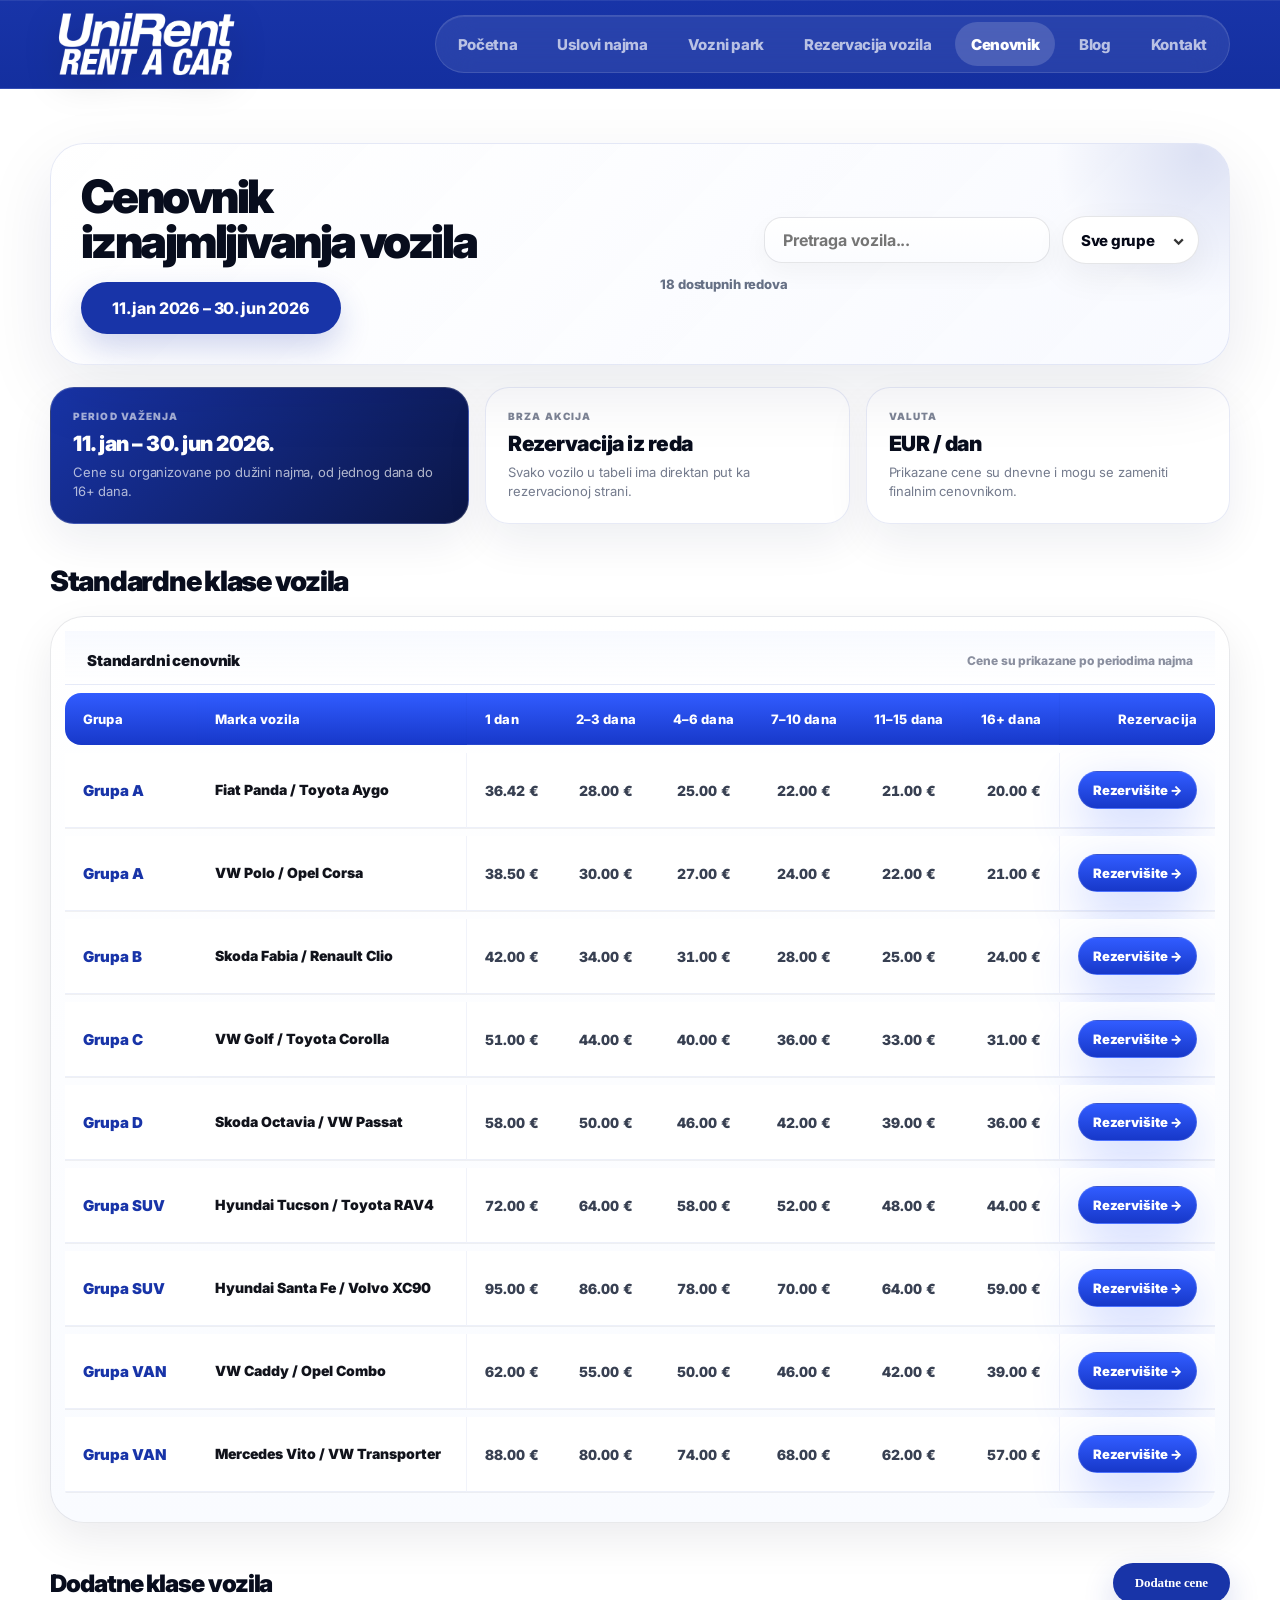
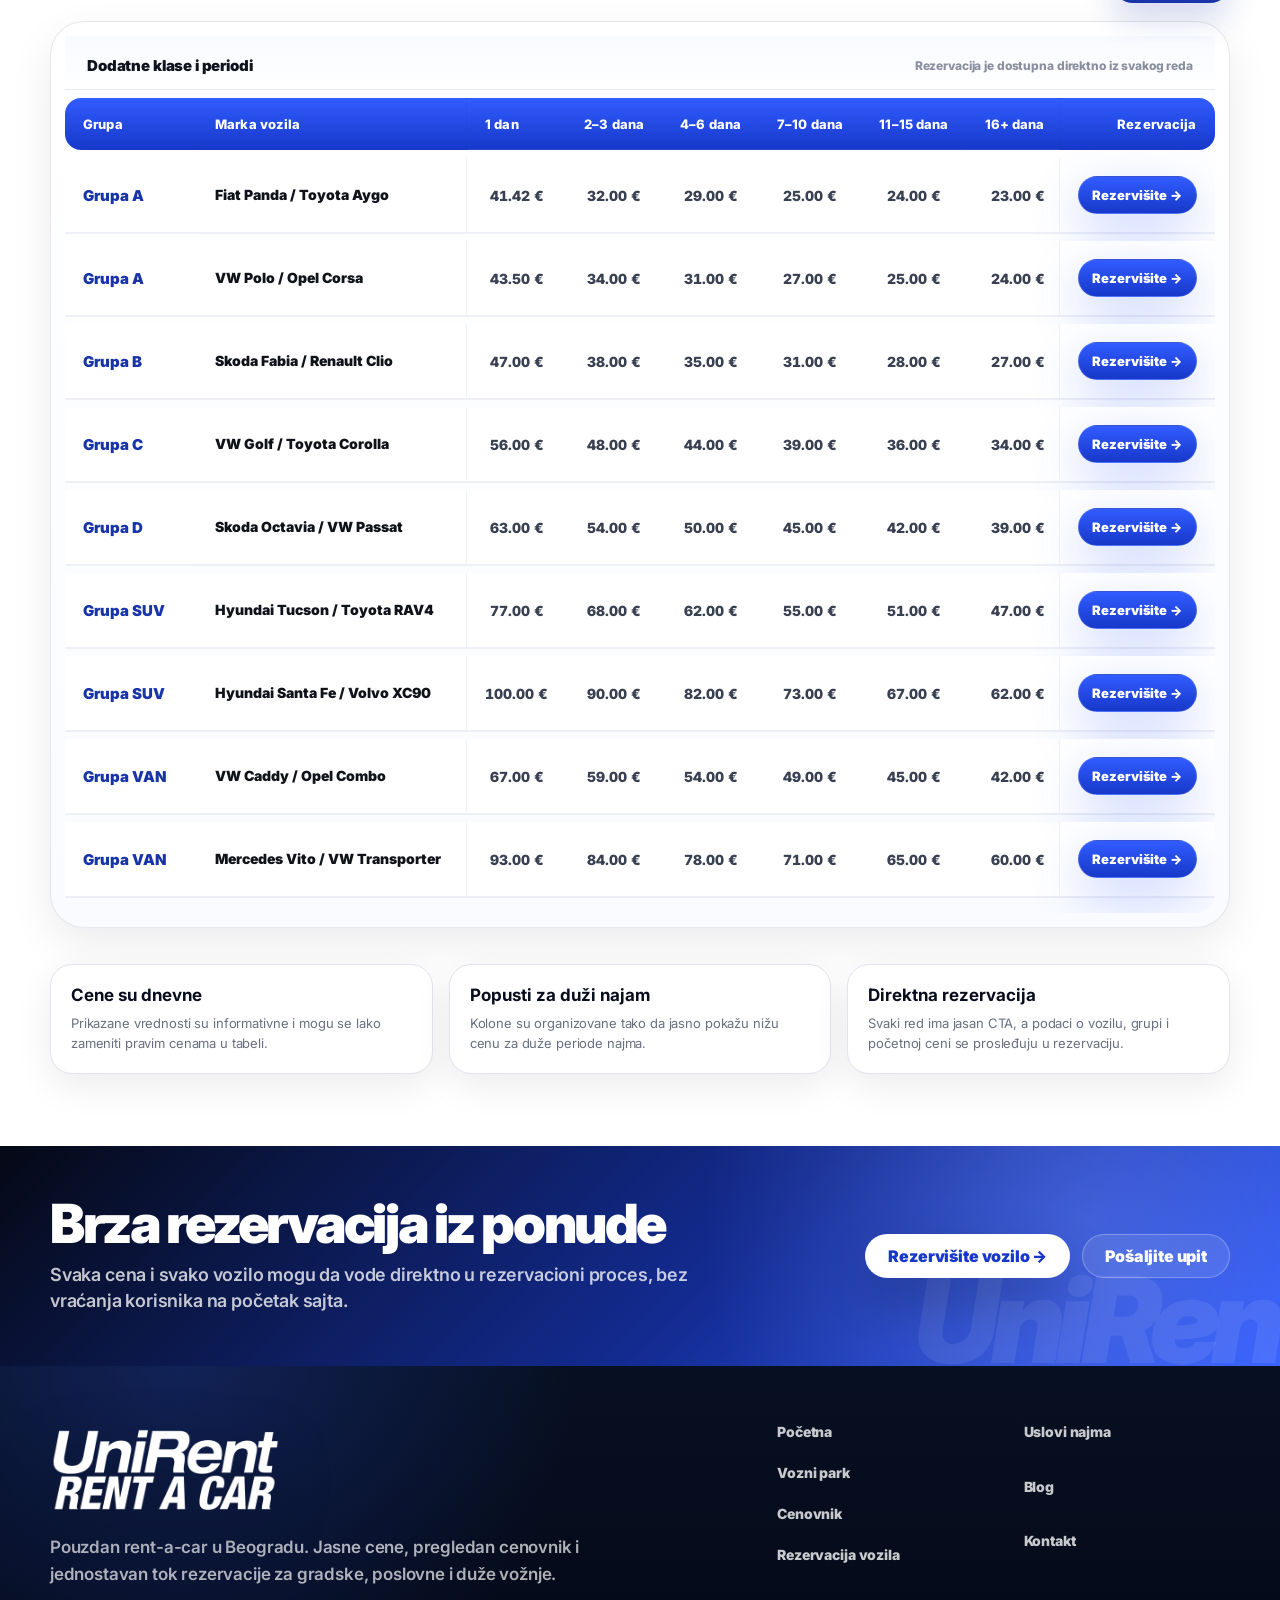
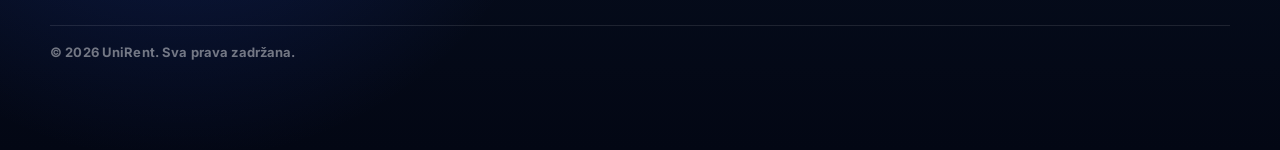
==== commit 8f589402: "Fix mobile menu and cenovnik responsive layout" ====
--- a/cenovnik.html
+++ b/cenovnik.html
@@ -16,7 +16,7 @@
 <link href="css/unirent-visual-v24.css" rel="stylesheet"/>
 <link href="css/taste-final.css" rel="stylesheet"/>
 </head>
-<body>
+<body class="page-cenovnik">
 <header class="topbar">
 <div class="container"><div data-active="cenovnik" data-unirent-nav=""></div></div>
 </header>
@@ -44,7 +44,7 @@
   </article>
 </section>
 <h2 class="period-title reveal">Standardne klase vozila</h2>
-<section class="table-card pricing-table-card reveal"><div class="table-meta"><span>Standardni cenovnik</span><small>Skrolujte horizontalno za sve periode najma</small></div><div class="table-wrap"><table class="pricing-table" id="priceTable"><thead><tr><th>Grupa</th><th>Marka vozila</th><th>1 dan</th><th>2–3 dana</th><th>4–6 dana</th><th>7–10 dana</th><th>11–15 dana</th><th>16+ dana</th><th class="price-action-head">Rezervacija</th></tr></thead><tbody><tr data-group="Grupa A"><td>Grupa A</td><td>Fiat Panda / Toyota Aygo</td><td>36.42 €</td><td>28.00 €</td><td>25.00 €</td><td>22.00 €</td><td>21.00 €</td><td>20.00 €</td><td class="price-action-cell"><a aria-label="Rezervišite Fiat Panda / Toyota Aygo" class="price-reserve-link" href="rezervacija-podaci.html?vehicle=Fiat+Panda+%2F+Toyota+Aygo&amp;group=Grupa+A&amp;price=36.42+%E2%82%AC&amp;source=cenovnik">Rezervišite →</a></td></tr>
+<section class="table-card pricing-table-card reveal"><div class="table-meta"><span>Standardni cenovnik</span><small>Cene su prikazane po periodima najma</small></div><div class="table-wrap"><table class="pricing-table" id="priceTable"><thead><tr><th>Grupa</th><th>Marka vozila</th><th>1 dan</th><th>2–3 dana</th><th>4–6 dana</th><th>7–10 dana</th><th>11–15 dana</th><th>16+ dana</th><th class="price-action-head">Rezervacija</th></tr></thead><tbody><tr data-group="Grupa A"><td>Grupa A</td><td>Fiat Panda / Toyota Aygo</td><td>36.42 €</td><td>28.00 €</td><td>25.00 €</td><td>22.00 €</td><td>21.00 €</td><td>20.00 €</td><td class="price-action-cell"><a aria-label="Rezervišite Fiat Panda / Toyota Aygo" class="price-reserve-link" href="rezervacija-podaci.html?vehicle=Fiat+Panda+%2F+Toyota+Aygo&amp;group=Grupa+A&amp;price=36.42+%E2%82%AC&amp;source=cenovnik">Rezervišite →</a></td></tr>
 <tr data-group="Grupa A"><td>Grupa A</td><td>VW Polo / Opel Corsa</td><td>38.50 €</td><td>30.00 €</td><td>27.00 €</td><td>24.00 €</td><td>22.00 €</td><td>21.00 €</td><td class="price-action-cell"><a aria-label="Rezervišite VW Polo / Opel Corsa" class="price-reserve-link" href="rezervacija-podaci.html?vehicle=VW+Polo+%2F+Opel+Corsa&amp;group=Grupa+A&amp;price=38.50+%E2%82%AC&amp;source=cenovnik">Rezervišite →</a></td></tr>
 <tr data-group="Grupa B"><td>Grupa B</td><td>Skoda Fabia / Renault Clio</td><td>42.00 €</td><td>34.00 €</td><td>31.00 €</td><td>28.00 €</td><td>25.00 €</td><td>24.00 €</td><td class="price-action-cell"><a aria-label="Rezervišite Skoda Fabia / Renault Clio" class="price-reserve-link" href="rezervacija-podaci.html?vehicle=Skoda+Fabia+%2F+Renault+Clio&amp;group=Grupa+B&amp;price=42.00+%E2%82%AC&amp;source=cenovnik">Rezervišite →</a></td></tr>
 <tr data-group="Grupa C"><td>Grupa C</td><td>VW Golf / Toyota Corolla</td><td>51.00 €</td><td>44.00 €</td><td>40.00 €</td><td>36.00 €</td><td>33.00 €</td><td>31.00 €</td><td class="price-action-cell"><a aria-label="Rezervišite VW Golf / Toyota Corolla" class="price-reserve-link" href="rezervacija-podaci.html?vehicle=VW+Golf+%2F+Toyota+Corolla&amp;group=Grupa+C&amp;price=51.00+%E2%82%AC&amp;source=cenovnik">Rezervišite →</a></td></tr>
--- a/css/taste-final.css
+++ b/css/taste-final.css
@@ -955,3 +955,698 @@
   body .brand-logo{width:150px!important;max-height:56px!important;}
   body .footer-brand-logo{width:190px!important;}
 }
+
+/* v6 mobile UX pass — responsive fixes across every page */
+:root{
+  --ur-mobile-gutter:clamp(18px,5vw,28px);
+  --ur-mobile-radius:22px;
+}
+html{overflow-x:hidden!important;}
+body{min-width:0!important;overflow-x:hidden!important;}
+img,svg,video{max-width:100%;}
+input,select,textarea,button{font-size:16px!important;}
+button,a,input,select,textarea{touch-action:manipulation;}
+
+/* Prevent old visual layers from forcing narrow/condensed text on phone */
+@media(max-width:760px){
+  body,body *{font-stretch:normal!important;}
+  h1,h2,h3,h4,.hero-copy h1,.v12-hero-copy h1,.checkout-copy-v25 h1,.taste-hero h2,.taste-section-head h2,.period-title{
+    letter-spacing:-.035em!important;
+    word-spacing:0!important;
+    overflow-wrap:normal!important;
+    hyphens:none!important;
+  }
+  p,li,dd,dt,label,small,span,a,button,input,select,textarea{
+    letter-spacing:-.005em!important;
+  }
+}
+
+/* One mobile grid/gutter system */
+@media(max-width:980px){
+  body .container,
+  body.taste-home .container,
+  body.taste-home .footer .container,
+  body .filters,
+  body .toolbar,
+  .reservation-next-v25 .container{
+    width:min(100% - 36px,1320px)!important;
+    max-width:1320px!important;
+  }
+  body .navlinks{
+    max-height:calc(100vh - 110px)!important;
+    overflow:auto!important;
+    overscroll-behavior:contain!important;
+  }
+  body .navlinks a{min-height:48px!important;}
+}
+@media(max-width:760px){
+  body .container,
+  body.taste-home .container,
+  body.taste-home .footer .container,
+  body .filters,
+  body .toolbar,
+  .reservation-next-v25 .container{
+    width:calc(100% - (var(--ur-mobile-gutter) * 2))!important;
+  }
+  body .nav,body .topbar .nav,body .page-nav .nav,body .taste-hero .nav,body .checkout-hero-v25 .nav{
+    height:72px!important;
+    min-height:72px!important;
+    gap:12px!important;
+  }
+  body .topbar,body header.topbar,body .page-nav{
+    min-height:72px!important;
+  }
+  body .brand-logo{width:142px!important;max-height:52px!important;}
+  body .menu,body .hamb{min-height:40px!important;padding:0 14px!important;font-size:13px!important;}
+  body .navlinks{
+    top:calc(100% + 8px)!important;
+    left:0!important;
+    right:0!important;
+    padding:10px!important;
+    border-radius:18px!important;
+  }
+}
+
+/* Homepage mobile */
+@media(max-width:980px){
+  body.taste-home .taste-hero-grid{
+    grid-template-columns:1fr!important;
+    gap:28px!important;
+    padding-top:44px!important;
+  }
+  body.taste-home .taste-hero-copy{max-width:100%!important;padding-top:0!important;}
+  body.taste-home .taste-booking{width:100%!important;max-width:620px!important;justify-self:start!important;}
+  body.taste-home .taste-hero-visual{margin-top:26px!important;}
+  body.taste-home .taste-route-card{display:none!important;}
+}
+@media(max-width:760px){
+  body.taste-home .taste-hero{padding-bottom:34px!important;}
+  body.taste-home .taste-hero-grid{padding-top:30px!important;gap:22px!important;}
+  body.taste-home .taste-hero h2,
+  body .taste-hero h2{
+    font-size:clamp(42px,14vw,58px)!important;
+    line-height:.94!important;
+    max-width:100%!important;
+  }
+  body.taste-home .taste-hero-copy p{font-size:17px!important;line-height:1.44!important;margin-top:18px!important;}
+  body.taste-home .taste-hero-actions{display:grid!important;grid-template-columns:1fr!important;gap:10px!important;margin-top:24px!important;}
+  body.taste-home .taste-hero-actions a{width:100%!important;}
+  body.taste-home .taste-proof{grid-template-columns:repeat(3,minmax(0,1fr))!important;gap:8px!important;margin-top:22px!important;}
+  body.taste-home .taste-proof div{padding:12px 9px!important;border-radius:16px!important;}
+  body.taste-home .taste-proof dt{font-size:24px!important;}
+  body.taste-home .taste-proof dd{font-size:11px!important;line-height:1.1!important;}
+  body.taste-home .taste-booking{border-radius:24px!important;padding:20px!important;}
+  body.taste-home .taste-booking-top{display:grid!important;grid-template-columns:1fr!important;gap:12px!important;}
+  body.taste-home .taste-booking-top strong{font-size:24px!important;}
+  body.taste-home .booking-form{grid-template-columns:1fr!important;gap:12px!important;}
+  body.taste-home .tabs{display:grid!important;grid-template-columns:1fr 1fr!important;}
+  body.taste-home .field,.taste-home .field.input{min-height:52px!important;}
+  body.taste-home .taste-hero-visual{min-height:170px!important;height:auto!important;margin:16px auto 0!important;}
+  body.taste-home .taste-hero-car{height:170px!important;max-width:100%!important;}
+  body.taste-home .taste-hero-car img{height:170px!important;object-fit:contain!important;}
+  body.taste-home .taste-trust-grid{grid-template-columns:1fr!important;gap:12px!important;}
+  body.taste-home .taste-trust article{grid-template-columns:44px 1fr!important;padding:16px!important;border-radius:20px!important;}
+  body.taste-home .taste-trust article h2{font-size:20px!important;margin-bottom:8px!important;}
+  body.taste-home .taste-trust article p{font-size:14px!important;}
+  body.taste-home .taste-process-grid,
+  body.taste-home .taste-benefit-grid{grid-template-columns:1fr!important;gap:14px!important;}
+  body.taste-home .taste-step-raised{transform:none!important;}
+  body.taste-home .taste-benefit-main{grid-column:auto!important;min-height:auto!important;}
+  body.taste-home .taste-feature-car{height:170px!important;}
+}
+
+/* Reusable mobile page sections */
+@media(max-width:760px){
+  body main{padding-top:34px!important;padding-bottom:48px!important;}
+  body .page-content{padding:34px 0 48px!important;}
+  body .section,
+  body .fleet-section{padding:42px 0 52px!important;}
+  body .section-head,
+  body .title,
+  body .taste-section-head,
+  body .blog-section-head-v12,
+  body .form-intro{ text-align:left!important; }
+  body .section-head h2,
+  body .title h2,
+  body .taste-section-head h2,
+  body .period-title,
+  body .page-hero-lite h1,
+  body .v12-hero-copy h1,
+  body .hero-copy h1,
+  body .checkout-copy-v25 h1{
+    font-size:clamp(32px,10vw,44px)!important;
+    line-height:1!important;
+    max-width:100%!important;
+  }
+  body .section-head p,
+  body .title p,
+  body .taste-section-head p,
+  body .v12-hero-copy p,
+  body .hero-copy p,
+  body .checkout-copy-v25 p{
+    font-size:16px!important;
+    line-height:1.45!important;
+    max-width:100%!important;
+  }
+  body .cta-row,
+  body .taste-hero-actions,
+  body .conversion-grid .cta-row{
+    display:grid!important;
+    grid-template-columns:1fr!important;
+    width:100%!important;
+    gap:10px!important;
+  }
+  body .cta-primary,body .cta-secondary,body .taste-btn,body .btn,body .more{
+    width:100%!important;
+    min-height:52px!important;
+    text-align:center!important;
+  }
+  body .conversion-strip{padding:38px 0!important;}
+  body .conversion-grid{display:grid!important;grid-template-columns:1fr!important;gap:22px!important;}
+  body .conversion-strip h2{font-size:32px!important;line-height:1!important;}
+}
+
+/* Fleet and vehicle card mobile polish */
+@media(max-width:760px){
+  body .toolbar,
+  body .filters{
+    display:grid!important;
+    grid-template-columns:1fr!important;
+    gap:12px!important;
+    width:100%!important;
+    margin-bottom:24px!important;
+  }
+  body .filter-group,
+  body .filter-left,
+  body .toolbar .filters{
+    display:grid!important;
+    grid-template-columns:1fr!important;
+    gap:10px!important;
+    width:100%!important;
+  }
+  body .select-wrap,
+  body .pill-select,
+  body .filter-select,
+  body .filter,
+  body .select,
+  body .switch,
+  body .toggle{
+    width:100%!important;
+    max-width:none!important;
+    min-height:50px!important;
+  }
+  body .switch,body .toggle{justify-content:space-between!important;}
+  body .fleet-grid,
+  body #fleetGrid,
+  body .cards,
+  body #carGrid{grid-template-columns:1fr!important;gap:16px!important;}
+  body .fleet-grid > .vehicle-card-v8,
+  body .fleet-grid > .car-card.vehicle-card-v8,
+  body .cards > .vehicle-card-v8,
+  body #carGrid > .vehicle-card-v8,
+  body #fleetGrid > .vehicle-card-v8{
+    min-height:auto!important;
+    padding:18px!important;
+    border-radius:24px!important;
+  }
+  body .vehicle-card-head{min-height:auto!important;display:grid!important;grid-template-columns:1fr auto!important;gap:10px!important;}
+  body .vehicle-card-v8 h3,
+  body .vehicle-card-v8 .car-title{font-size:25px!important;line-height:1!important;margin-top:10px!important;}
+  body .vehicle-card-v8 .tags{margin-top:14px!important;gap:7px!important;}
+  body .vehicle-card-v8 .tag{font-size:12px!important;padding:8px 10px!important;}
+  body .vehicle-card-v8 .car-pic,
+  body .vehicle-card-v8 .car-img-zone,
+  body .vehicle-card-v8 .fleet-image{
+    height:160px!important;
+    min-height:160px!important;
+    flex-basis:160px!important;
+    margin:8px -8px 4px!important;
+  }
+  body .vehicle-card-v8 .fleet-image img,
+  body .vehicle-card-v8 .car-img-zone img,
+  body .vehicle-card-v8 .car-pic img{
+    height:160px!important;
+    max-height:160px!important;
+  }
+  body .vehicle-card-v8 .price{margin-top:8px!important;align-items:flex-end!important;}
+  body .vehicle-card-v8 .price strong{font-size:38px!important;}
+  body .vehicle-card-v8 .price span,
+  body .vehicle-card-v8 .price small,
+  body .vehicle-card-v8 .price-prefix,
+  body .vehicle-card-v8 .price-suffix{font-size:14px!important;}
+  body .vehicle-card-v8 .vehicle-actions{grid-template-columns:1fr!important;gap:9px!important;margin-top:14px!important;}
+  body .vehicle-card-v8 .vehicle-primary,
+  body .vehicle-card-v8 .vehicle-secondary,
+  body .vehicle-card-v8 .card-btn,
+  body .vehicle-card-v8 .more{width:100%!important;min-height:50px!important;}
+}
+
+/* Cenovnik: mobile tables become usable cards instead of cramped horizontal rows */
+.result-status{display:inline-flex;align-items:center;color:#667085;font-weight:800;font-size:13px;}
+@media(max-width:760px){
+  body .intro{display:grid!important;grid-template-columns:1fr!important;gap:18px!important;margin-bottom:28px!important;}
+  body .intro h1{font-size:36px!important;line-height:1!important;margin-bottom:14px!important;}
+  body .date-pill{width:100%!important;justify-content:center!important;white-space:normal!important;text-align:center!important;line-height:1.2!important;padding:14px 18px!important;}
+  body .tools{display:grid!important;grid-template-columns:1fr!important;gap:10px!important;margin-top:0!important;}
+  body .search,body .select{width:100%!important;min-width:0!important;height:50px!important;}
+  .price-overview{grid-template-columns:1fr!important;gap:12px!important;margin-bottom:28px!important;}
+  .price-overview-card{padding:18px!important;border-radius:20px!important;}
+  .period-title{margin-bottom:14px!important;}
+  .section-label{display:grid!important;grid-template-columns:1fr!important;gap:10px!important;margin:32px 0 14px!important;}
+  .section-label .date-pill{justify-self:start!important;}
+  .pricing-table-card{background:transparent!important;border:0!important;box-shadow:none!important;overflow:visible!important;margin-bottom:24px!important;}
+  .table-meta{display:grid!important;gap:4px!important;padding:16px!important;border-radius:20px!important;background:#fff!important;border:1px solid rgba(8,13,35,.08)!important;margin-bottom:12px!important;}
+  .table-meta span{font-size:17px!important;}
+  .table-meta small{font-size:13px!important;line-height:1.35!important;}
+  .table-wrap{overflow:visible!important;padding:0!important;}
+  .pricing-table,
+  .pricing-table tbody,
+  .pricing-table tr,
+  .pricing-table td{display:block;width:100%!important;min-width:0!important;}
+  .pricing-table thead{display:none!important;}
+  .pricing-table{border-spacing:0!important;border-collapse:separate!important;}
+  .pricing-table tbody{display:grid!important;gap:12px!important;}
+  .pricing-table tbody tr{
+    display:grid!important;
+    grid-template-columns:1fr!important;
+    background:#fff!important;
+    border:1px solid rgba(8,13,35,.09)!important;
+    border-radius:22px!important;
+    box-shadow:0 14px 38px rgba(8,13,35,.06)!important;
+    padding:4px 0!important;
+    overflow:hidden!important;
+  }
+  .pricing-table tbody tr[style*="display: none"]{display:none!important;}
+  .pricing-table tbody td{
+    display:flex!important;
+    align-items:center!important;
+    justify-content:space-between!important;
+    gap:16px!important;
+    min-height:44px!important;
+    padding:11px 16px!important;
+    border-bottom:1px solid rgba(8,13,35,.07)!important;
+    white-space:normal!important;
+    text-align:right!important;
+    color:#111827!important;
+    font-size:14px!important;
+    line-height:1.25!important;
+  }
+  .pricing-table tbody td::before{
+    content:attr(data-label);
+    flex:0 0 44%;
+    max-width:44%;
+    color:#667085!important;
+    font-size:11px!important;
+    font-weight:950!important;
+    letter-spacing:.07em!important;
+    text-transform:uppercase!important;
+    text-align:left!important;
+  }
+  .pricing-table tbody td:first-child{
+    justify-content:flex-start!important;
+    border-bottom:0!important;
+    padding:16px 16px 6px!important;
+  }
+  .pricing-table tbody td:first-child::before{display:none!important;}
+  .pricing-table tbody td:first-child{font-size:12px!important;color:#1834a8!important;letter-spacing:.08em!important;text-transform:uppercase!important;}
+  .pricing-table tbody td:nth-child(2){display:block!important;text-align:left!important;font-size:18px!important;line-height:1.15!important;padding:2px 16px 14px!important;font-weight:950!important;color:#050817!important;}
+  .pricing-table tbody td:nth-child(2)::before{display:block!important;max-width:100%!important;margin-bottom:6px!important;}
+  .pricing-table tbody td:last-child{border-bottom:0!important;display:block!important;padding:14px 16px 16px!important;}
+  .pricing-table tbody td:last-child::before{display:none!important;}
+  .price-reserve-link{width:100%!important;min-height:50px!important;display:flex!important;align-items:center!important;justify-content:center!important;border-radius:999px!important;font-size:15px!important;}
+  .note-grid{grid-template-columns:1fr!important;gap:12px!important;}
+}
+
+/* Reservation first page: keep forms and buttons thumb-friendly */
+@media(max-width:980px){
+  body.reservation-v10 .hero{padding-top:96px!important;padding-bottom:42px!important;min-height:auto!important;}
+  body.reservation-v10 .hero-grid{display:grid!important;grid-template-columns:1fr!important;gap:26px!important;}
+  body.reservation-v10 .hero-content{display:block!important;}
+  body.reservation-v10 .hero-car-wrap{position:relative!important;right:auto!important;bottom:auto!important;transform:none!important;width:100%!important;height:250px!important;margin:20px auto 0!important;}
+  body.reservation-v10 .reservation-shell-v10{grid-template-columns:1fr!important;max-width:100%!important;}
+}
+@media(max-width:760px){
+  body.reservation-v10 .hero{padding-top:88px!important;}
+  body.reservation-v10 .hero h1{font-size:40px!important;line-height:1!important;}
+  body.reservation-v10 .hero p{font-size:18px!important;line-height:1.35!important;margin-bottom:18px!important;}
+  body.reservation-v10 .booking-steps-v10{grid-template-columns:1fr!important;gap:8px!important;margin-bottom:14px!important;}
+  body.reservation-v10 .booking-step-v10{min-height:58px!important;padding:12px!important;border-radius:16px!important;}
+  body.reservation-v10 .reservation-flow-card-v10,
+  body.reservation-v10 .reservation-summary-card-v10,
+  body.reservation-v10 .reservation-contact-panel-v10{border-radius:22px!important;padding:18px!important;}
+  body.reservation-v10 .flow-card-head-v10{display:grid!important;gap:12px!important;}
+  body.reservation-v10 .reservation-box{grid-template-columns:1fr!important;gap:12px!important;}
+  body.reservation-v10 .fake-input{height:54px!important;border-radius:16px!important;}
+  body.reservation-v10 .reservation-action-row-v10{display:grid!important;grid-template-columns:1fr!important;gap:12px!important;}
+  body.reservation-v10 .reserve-hero{width:100%!important;justify-content:center!important;margin:0!important;min-height:52px!important;}
+  body.reservation-v10 .hero-car-wrap{height:180px!important;margin-top:12px!important;}
+  body.reservation-v10 .reservation-contact-panel-v10{display:grid!important;grid-template-columns:1fr!important;gap:18px!important;}
+  body.reservation-v10 .booking-contact-form-v10{display:grid!important;grid-template-columns:1fr!important;gap:12px!important;}
+  body.reservation-v10 .booking-contact-form-v10 label{display:grid!important;gap:7px!important;}
+  body.reservation-v10 .booking-contact-form-v10 input,
+  body.reservation-v10 .booking-contact-form-v10 textarea{width:100%!important;min-width:0!important;}
+  body.reservation-v10 .selected-panel{left:14px!important;right:14px!important;bottom:14px!important;min-width:0!important;}
+}
+
+/* Reservation details page mobile */
+@media(max-width:760px){
+  .reservation-next-v25 .checkout-hero-v25{padding:16px 0 44px!important;}
+  .reservation-next-v25 .checkout-hero-grid-v25{grid-template-columns:1fr!important;gap:22px!important;padding-top:28px!important;}
+  .reservation-next-v25 .checkout-copy-v25 h1{font-size:40px!important;line-height:1!important;}
+  .reservation-next-v25 .checkout-copy-v25 p{font-size:17px!important;line-height:1.42!important;margin-bottom:22px!important;}
+  .reservation-next-v25 .checkout-steps-v25{grid-template-columns:1fr!important;gap:8px!important;}
+  .reservation-next-v25 .checkout-steps-v25 span{min-height:52px!important;border-radius:16px!important;}
+  .reservation-next-v25 .selected-car-hero-v25{border-radius:22px!important;padding:18px!important;}
+  .reservation-next-v25 .selected-car-hero-v25 img{width:108%!important;}
+  .reservation-next-v25 .checkout-main-v25{padding:36px 0 48px!important;}
+  .reservation-next-v25 .checkout-layout-v25{grid-template-columns:1fr!important;gap:18px!important;}
+  .reservation-next-v25 .checkout-section-head-v25{padding:22px 18px!important;display:grid!important;gap:12px!important;}
+  .reservation-next-v25 .checkout-section-head-v25 h2{font-size:32px!important;line-height:1!important;}
+  .reservation-next-v25 .reservation-next-form-v25{padding:22px 18px!important;gap:22px!important;}
+  .reservation-next-v25 .form-grid-v25,
+  .reservation-next-v25 .extras-grid-v25,
+  .reservation-next-v25 .checkout-summary-v25{grid-template-columns:1fr!important;gap:12px!important;}
+  .reservation-next-v25 .form-grid-v25 input,
+  .reservation-next-v25 .form-grid-v25 select,
+  .reservation-next-v25 .note-field-v25 textarea{height:54px!important;border-radius:16px!important;font-size:16px!important;}
+  .reservation-next-v25 .extra-card-v25{padding:14px!important;border-radius:16px!important;}
+  .reservation-next-v25 .extra-card-v25.wide{grid-column:auto!important;}
+  .reservation-next-v25 .checkout-submit-v25{width:100%!important;min-height:56px!important;border-radius:18px!important;}
+  .reservation-next-v25 .checkout-summary-v25{position:relative!important;top:auto!important;}
+}
+
+/* Blog + contact pages */
+@media(max-width:980px){
+  .blog-v12 .v12-hero-grid,
+  .contact-v12 .v12-hero-grid,
+  .blog-layout-v12,
+  .contact-main-v12{grid-template-columns:1fr!important;}
+}
+@media(max-width:760px){
+  .blog-v12 .page-hero-lite,
+  .contact-v12 .page-hero-lite{padding:92px 0 44px!important;}
+  .v12-hero-grid{gap:20px!important;}
+  .v12-hero-metrics{grid-template-columns:1fr!important;gap:10px!important;}
+  .v12-metric{padding:14px!important;border-radius:18px!important;}
+  .blog-v12 .v12-hero-panel.car-panel-v22,
+  .contact-v12 .v12-hero-panel.car-panel-v22{min-height:180px!important;border-radius:22px!important;}
+  .blog-v12 .v12-hero-panel.car-panel-v22 img,
+  .contact-v12 .v12-hero-panel.car-panel-v22 img{width:112%!important;transform:translateY(8px)!important;}
+  .contact-quick-v12,
+  .contact-process-v12,
+  .article-grid,
+  .article-grid.v12-grid,
+  .faq-grid{grid-template-columns:1fr!important;gap:14px!important;}
+  .blog-layout-v12{gap:20px!important;}
+  .featured-article-v12{grid-template-columns:1fr!important;border-radius:22px!important;}
+  .featured-content-v12{padding:20px!important;}
+  .article-card{border-radius:22px!important;overflow:hidden!important;}
+  .article-card img{height:180px!important;}
+  .blog-sidebar-v12{display:grid!important;gap:14px!important;}
+  .contact-main-v12{gap:18px!important;}
+  .form-card.v12-form-card .form-intro,
+  .contact-form.v12-form,
+  .form-note.v12-note{padding-left:18px!important;padding-right:18px!important;}
+  .contact-form.v12-form{grid-template-columns:1fr!important;gap:12px!important;}
+  .contact-form.v12-form label,
+  .contact-form.v12-form .full{grid-column:auto!important;}
+  .contact-form.v12-form input,
+  .contact-form.v12-form select,
+  .contact-form.v12-form textarea{width:100%!important;min-width:0!important;}
+}
+
+/* Uslovi page: prevent long legal text from feeling crushed */
+@media(max-width:760px){
+  .hero-sub{min-height:auto!important;padding:92px 0 40px!important;}
+  .hero-sub .hero-inner{height:auto!important;display:block!important;padding:0!important;}
+  .hero-sub .hero-copy{width:100%!important;}
+  .hero-sub .hero-car{position:relative!important;right:auto!important;bottom:auto!important;translate:0 0!important;width:100%!important;height:170px!important;margin-top:18px!important;}
+  .terms section{margin-bottom:28px!important;}
+  .terms h2{font-size:24px!important;line-height:1.08!important;}
+  .terms h3{font-size:15px!important;line-height:1.2!important;}
+  .terms p,.terms li{font-size:15px!important;line-height:1.5!important;}
+}
+
+
+/* v7 mobile hard-fixes — menu state + cenovnik cards without horizontal overflow */
+@media(max-width:980px){
+  body .nav{isolation:isolate!important;}
+  body .menu,
+  body .hamb{
+    position:relative!important;
+    z-index:1002!important;
+  }
+  body .navlinks{
+    display:none!important;
+    visibility:hidden!important;
+    opacity:0!important;
+    pointer-events:none!important;
+    transform:translateY(-4px)!important;
+    transition:opacity .16s ease,transform .16s ease!important;
+  }
+  body .navlinks.is-open{
+    display:flex!important;
+    visibility:visible!important;
+    opacity:1!important;
+    pointer-events:auto!important;
+    transform:translateY(0)!important;
+  }
+  body:not(.nav-menu-open) .navlinks:not(.is-open){display:none!important;}
+}
+@media(max-width:760px){
+  html,body{width:100%!important;max-width:100%!important;overflow-x:hidden!important;}
+  main,section,header,footer,.container{max-width:100%!important;min-width:0!important;}
+  body .topbar,body header.topbar,body .page-nav{
+    position:relative!important;
+    z-index:100!important;
+  }
+  body .navlinks{
+    max-width:100%!important;
+    width:100%!important;
+    box-sizing:border-box!important;
+  }
+  body .navlinks a{
+    justify-content:center!important;
+    text-align:center!important;
+    font-size:17px!important;
+    min-height:54px!important;
+  }
+}
+
+/* Cenovnik: override old #priceTable min-width rules and replace table-scroll UX with true cards */
+@media(max-width:760px){
+  :is(body.page-cenovnik,body:has(.pricing-table-card)) main{padding-top:34px!important;padding-bottom:44px!important;}
+  :is(body.page-cenovnik,body:has(.pricing-table-card)) .container{width:calc(100% - 32px)!important;}
+  :is(body.page-cenovnik,body:has(.pricing-table-card)) .intro{
+    padding:0!important;
+    border:0!important;
+    background:transparent!important;
+    box-shadow:none!important;
+    margin-bottom:22px!important;
+  }
+  :is(body.page-cenovnik,body:has(.pricing-table-card)) .intro h1{
+    font-size:clamp(34px,11vw,46px)!important;
+    line-height:.96!important;
+    margin-bottom:14px!important;
+  }
+  :is(body.page-cenovnik,body:has(.pricing-table-card)) .price-overview-card.primary{border-radius:24px!important;}
+  :is(body.page-cenovnik,body:has(.pricing-table-card)) .period-title{
+    font-size:clamp(31px,10vw,44px)!important;
+    line-height:1!important;
+    margin:32px 0 16px!important;
+  }
+  :is(body.page-cenovnik,body:has(.pricing-table-card)) .table-card,
+  :is(body.page-cenovnik,body:has(.pricing-table-card)) .pricing-table-card{
+    width:100%!important;
+    max-width:100%!important;
+    min-width:0!important;
+    padding:0!important;
+    margin:0 0 26px!important;
+    border:0!important;
+    border-radius:0!important;
+    background:transparent!important;
+    box-shadow:none!important;
+    overflow:visible!important;
+  }
+  :is(body.page-cenovnik,body:has(.pricing-table-card)) .table-meta{
+    display:grid!important;
+    gap:5px!important;
+    width:100%!important;
+    padding:16px!important;
+    border-radius:22px!important;
+    margin:0 0 14px!important;
+    background:#fff!important;
+    border:1px solid rgba(8,13,35,.10)!important;
+    box-shadow:0 12px 30px rgba(8,13,35,.06)!important;
+  }
+  :is(body.page-cenovnik,body:has(.pricing-table-card)) .table-meta span{font-size:18px!important;line-height:1.15!important;}
+  :is(body.page-cenovnik,body:has(.pricing-table-card)) .table-meta small{font-size:13px!important;line-height:1.35!important;color:#667085!important;}
+  :is(body.page-cenovnik,body:has(.pricing-table-card)) .table-wrap{
+    width:100%!important;
+    max-width:100%!important;
+    min-width:0!important;
+    overflow:visible!important;
+    padding:0!important;
+    border-radius:0!important;
+  }
+  :is(body.page-cenovnik,body:has(.pricing-table-card)) .table-wrap::after{display:none!important;content:none!important;}
+  :is(body.page-cenovnik,body:has(.pricing-table-card)) #priceTable,
+  :is(body.page-cenovnik,body:has(.pricing-table-card)) #priceTable2,
+  :is(body.page-cenovnik,body:has(.pricing-table-card)) .pricing-table{
+    width:100%!important;
+    max-width:100%!important;
+    min-width:0!important;
+    table-layout:auto!important;
+    display:block!important;
+    border-collapse:separate!important;
+    border-spacing:0!important;
+    overflow:visible!important;
+  }
+  :is(body.page-cenovnik,body:has(.pricing-table-card)) .pricing-table thead{display:none!important;}
+  :is(body.page-cenovnik,body:has(.pricing-table-card)) .pricing-table tbody{
+    display:grid!important;
+    grid-template-columns:1fr!important;
+    gap:14px!important;
+    width:100%!important;
+    max-width:100%!important;
+    min-width:0!important;
+  }
+  :is(body.page-cenovnik,body:has(.pricing-table-card)) .pricing-table tr,
+  :is(body.page-cenovnik,body:has(.pricing-table-card)) .pricing-table tbody tr{
+    display:grid!important;
+    grid-template-columns:1fr!important;
+    width:100%!important;
+    max-width:100%!important;
+    min-width:0!important;
+    border:1px solid rgba(8,13,35,.10)!important;
+    border-radius:24px!important;
+    overflow:hidden!important;
+    background:#fff!important;
+    box-shadow:0 16px 42px rgba(8,13,35,.07)!important;
+  }
+  :is(body.page-cenovnik,body:has(.pricing-table-card)) .pricing-table tbody tr[style*="display: none"]{display:none!important;}
+  :is(body.page-cenovnik,body:has(.pricing-table-card)) .pricing-table th,
+  :is(body.page-cenovnik,body:has(.pricing-table-card)) .pricing-table td,
+  :is(body.page-cenovnik,body:has(.pricing-table-card)) #priceTable td,
+  :is(body.page-cenovnik,body:has(.pricing-table-card)) #priceTable2 td{
+    position:static!important;
+    left:auto!important;
+    right:auto!important;
+    display:flex!important;
+    align-items:center!important;
+    justify-content:space-between!important;
+    gap:14px!important;
+    width:100%!important;
+    max-width:100%!important;
+    min-width:0!important;
+    height:auto!important;
+    min-height:46px!important;
+    padding:11px 16px!important;
+    border:0!important;
+    border-bottom:1px solid rgba(8,13,35,.075)!important;
+    background:#fff!important;
+    box-shadow:none!important;
+    white-space:normal!important;
+    text-align:right!important;
+    color:#050817!important;
+    -webkit-text-fill-color:#050817!important;
+    font-size:15px!important;
+    font-weight:850!important;
+    line-height:1.22!important;
+    overflow:visible!important;
+  }
+  :is(body.page-cenovnik,body:has(.pricing-table-card)) .pricing-table td::before{
+    content:attr(data-label)!important;
+    display:block!important;
+    flex:0 0 auto!important;
+    width:auto!important;
+    max-width:44%!important;
+    color:#8a92a3!important;
+    -webkit-text-fill-color:#8a92a3!important;
+    font-size:11px!important;
+    font-weight:950!important;
+    letter-spacing:.075em!important;
+    text-transform:uppercase!important;
+    line-height:1.15!important;
+    text-align:left!important;
+  }
+  :is(body.page-cenovnik,body:has(.pricing-table-card)) .pricing-table td:first-child{
+    display:block!important;
+    padding:16px 16px 4px!important;
+    min-height:0!important;
+    border-bottom:0!important;
+    color:#1834a8!important;
+    -webkit-text-fill-color:#1834a8!important;
+    font-size:15px!important;
+    font-weight:950!important;
+    letter-spacing:.02em!important;
+    text-align:left!important;
+    text-transform:none!important;
+  }
+  :is(body.page-cenovnik,body:has(.pricing-table-card)) .pricing-table td:first-child::before,
+  :is(body.page-cenovnik,body:has(.pricing-table-card)) .pricing-table td:first-child::after{
+    display:none!important;
+    content:none!important;
+  }
+  :is(body.page-cenovnik,body:has(.pricing-table-card)) .pricing-table td:nth-child(2){
+    display:block!important;
+    padding:4px 16px 15px!important;
+    border-bottom:1px solid rgba(8,13,35,.09)!important;
+    color:#050817!important;
+    -webkit-text-fill-color:#050817!important;
+    font-size:21px!important;
+    font-weight:950!important;
+    line-height:1.08!important;
+    text-align:left!important;
+  }
+  :is(body.page-cenovnik,body:has(.pricing-table-card)) .pricing-table td:nth-child(2)::before{
+    content:attr(data-label)!important;
+    display:block!important;
+    max-width:100%!important;
+    margin-bottom:7px!important;
+  }
+  :is(body.page-cenovnik,body:has(.pricing-table-card)) .pricing-table td:nth-child(n+3):not(:last-child){
+    text-align:right!important;
+    color:#050817!important;
+    -webkit-text-fill-color:#050817!important;
+    font-variant-numeric:tabular-nums!important;
+  }
+  :is(body.page-cenovnik,body:has(.pricing-table-card)) .pricing-table td:nth-child(3){
+    color:#1834a8!important;
+    -webkit-text-fill-color:#1834a8!important;
+    font-weight:950!important;
+  }
+  :is(body.page-cenovnik,body:has(.pricing-table-card)) .pricing-table td:last-child,
+  :is(body.page-cenovnik,body:has(.pricing-table-card)) .pricing-table .price-action-cell{
+    display:block!important;
+    padding:15px 16px 16px!important;
+    border-bottom:0!important;
+    background:#f6f8ff!important;
+  }
+  :is(body.page-cenovnik,body:has(.pricing-table-card)) .pricing-table td:last-child::before{display:none!important;content:none!important;}
+  :is(body.page-cenovnik,body:has(.pricing-table-card)) .price-reserve-link{
+    width:100%!important;
+    max-width:100%!important;
+    min-width:0!important;
+    min-height:52px!important;
+    padding:0 18px!important;
+    border-radius:999px!important;
+    display:flex!important;
+    align-items:center!important;
+    justify-content:center!important;
+    font-size:16px!important;
+    line-height:1!important;
+    white-space:nowrap!important;
+    box-sizing:border-box!important;
+  }
+  :is(body.page-cenovnik,body:has(.pricing-table-card)) .conversion-strip .cta-row,
+  :is(body.page-cenovnik,body:has(.pricing-table-card)) .conversion-grid{
+    grid-template-columns:1fr!important;
+  }
+  :is(body.page-cenovnik,body:has(.pricing-table-card)) .conversion-strip .cta-primary,
+  :is(body.page-cenovnik,body:has(.pricing-table-card)) .conversion-strip .cta-secondary{
+    width:100%!important;
+    min-height:52px!important;
+  }
+  :is(body.page-cenovnik,body:has(.pricing-table-card)) .floating-reserve{display:none!important;}
+}
